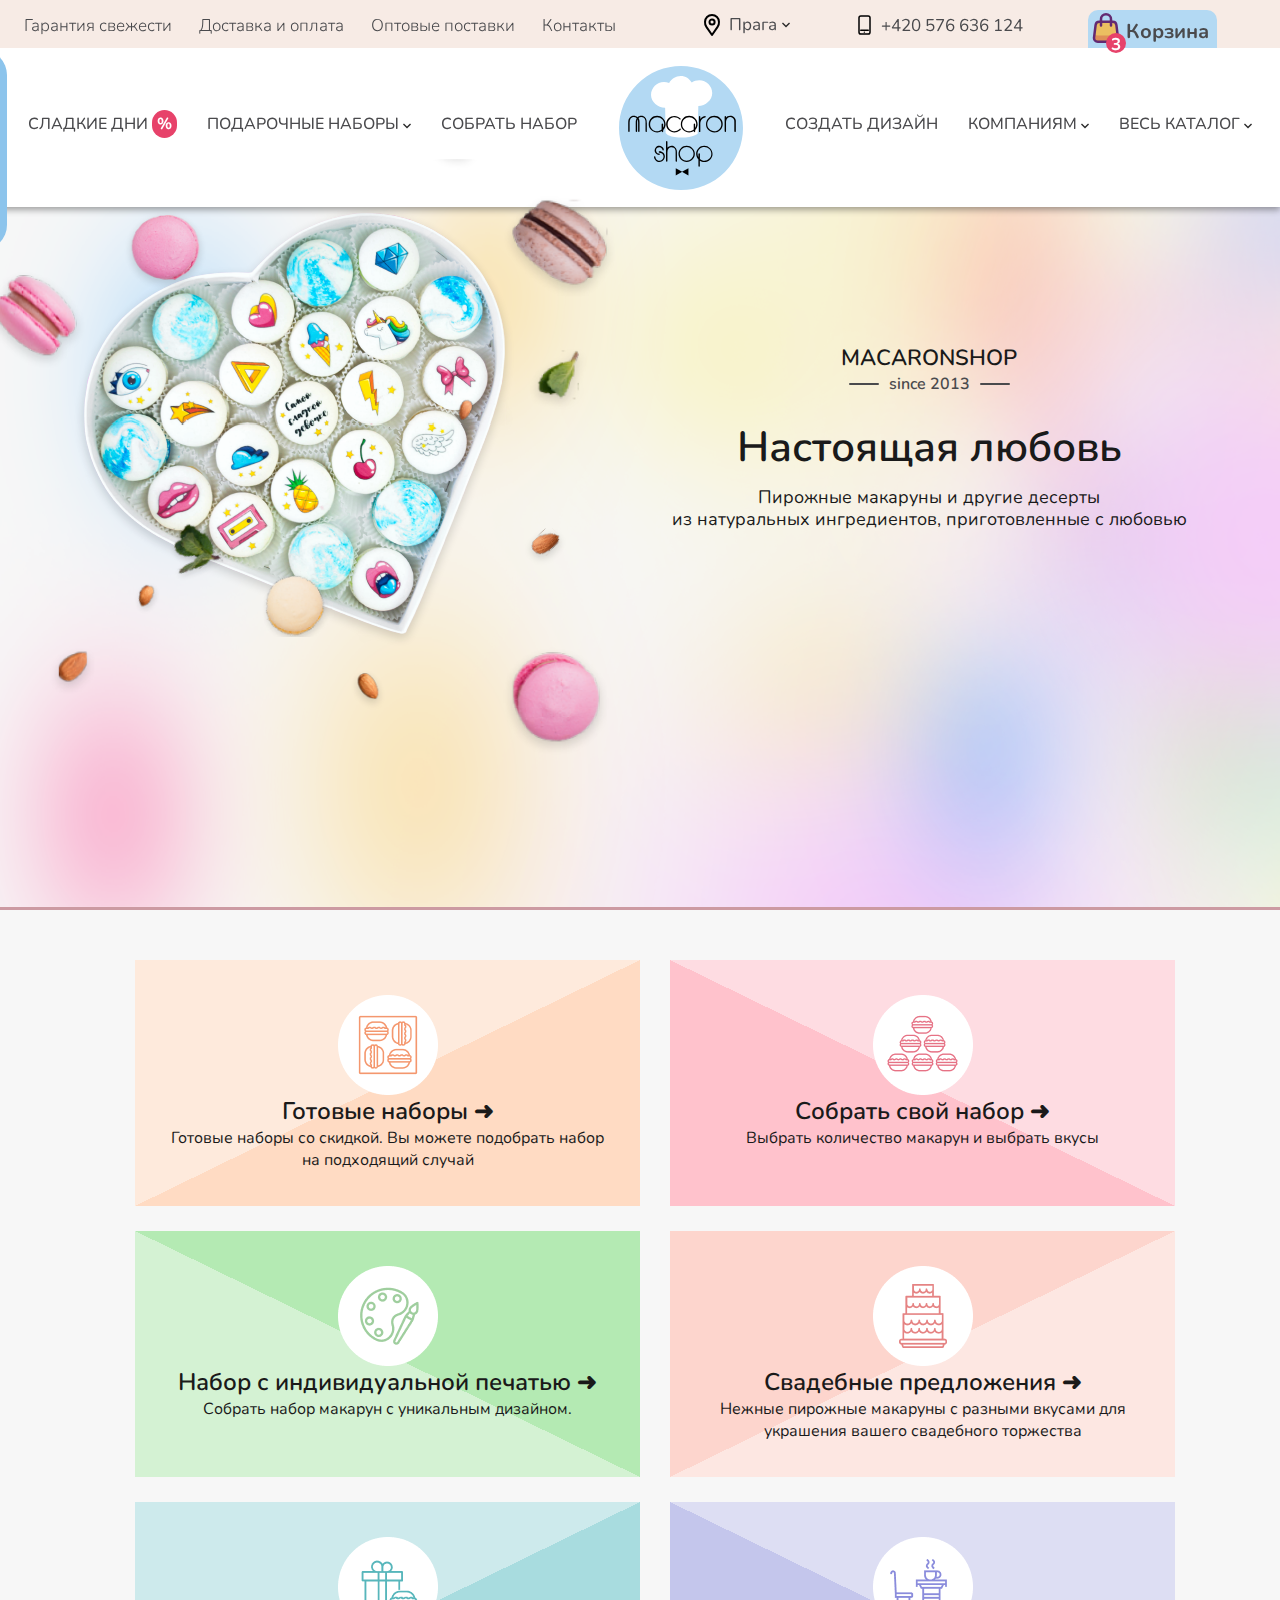
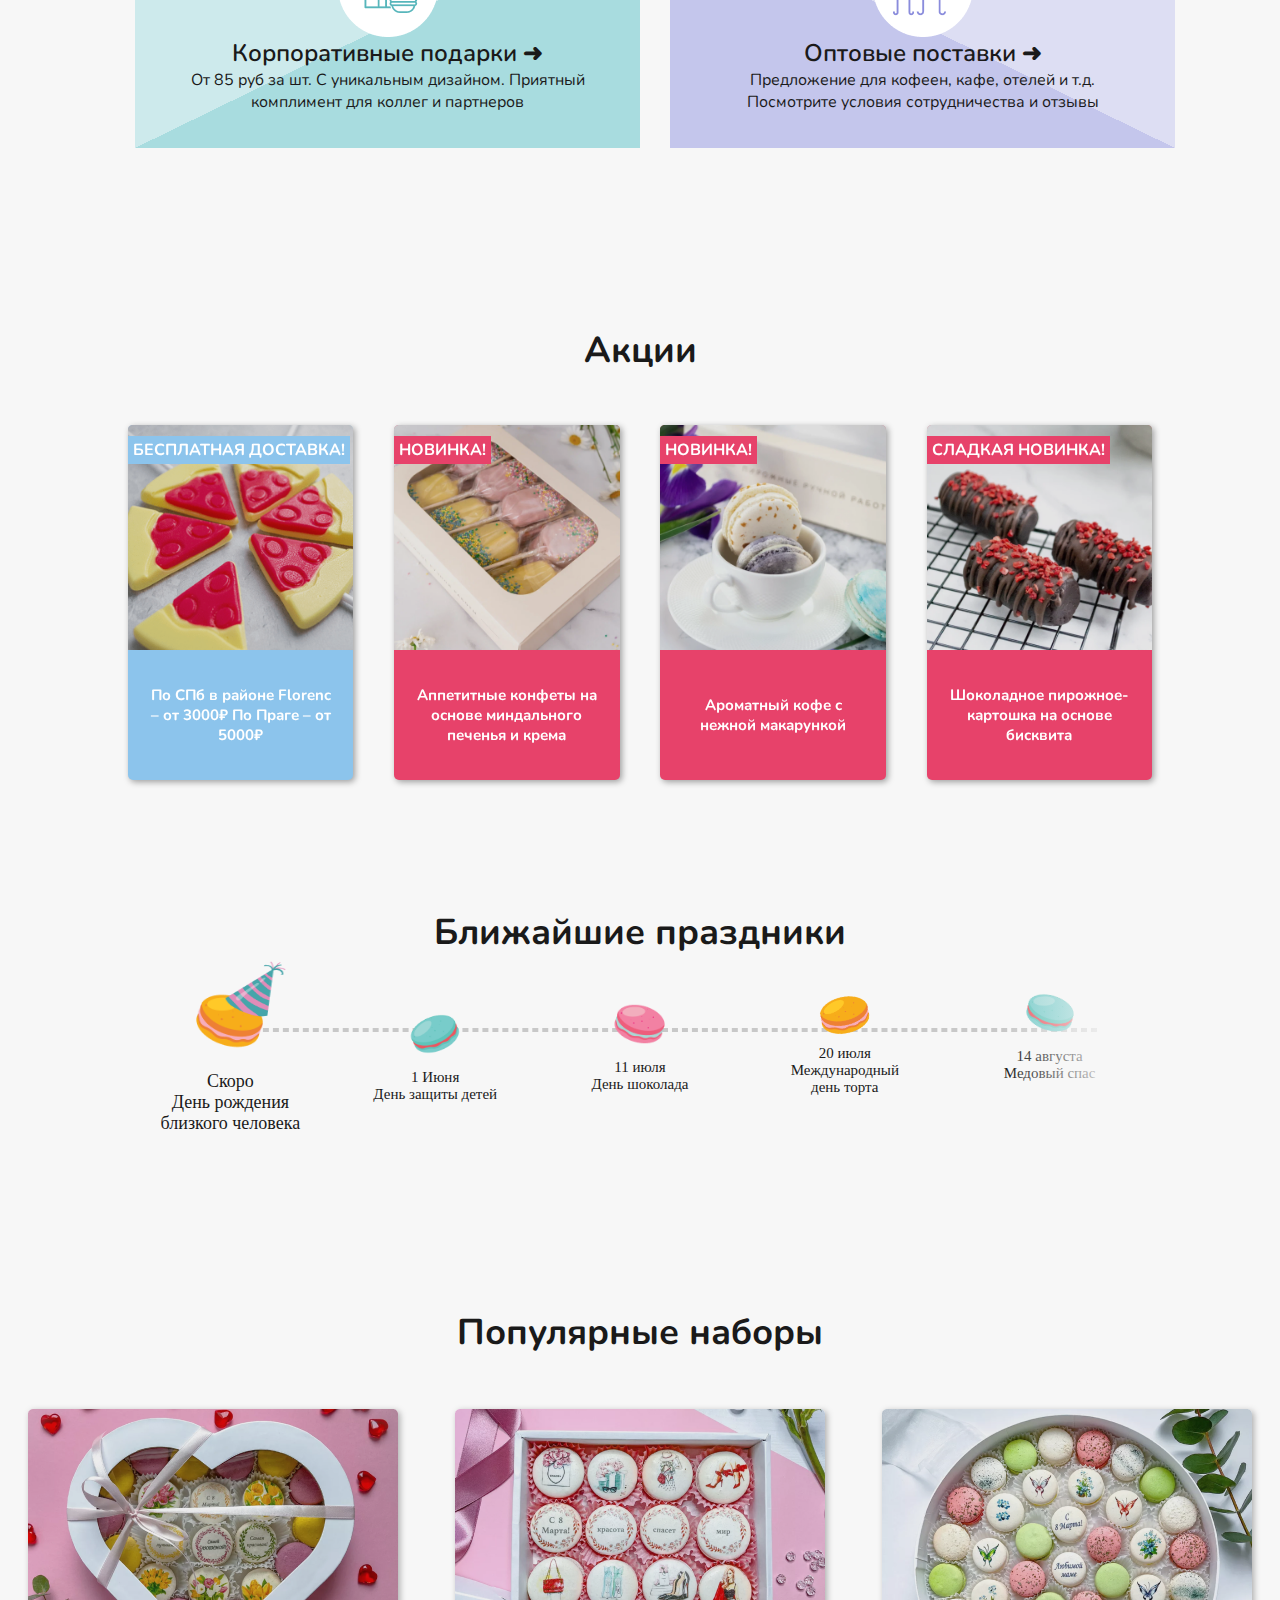
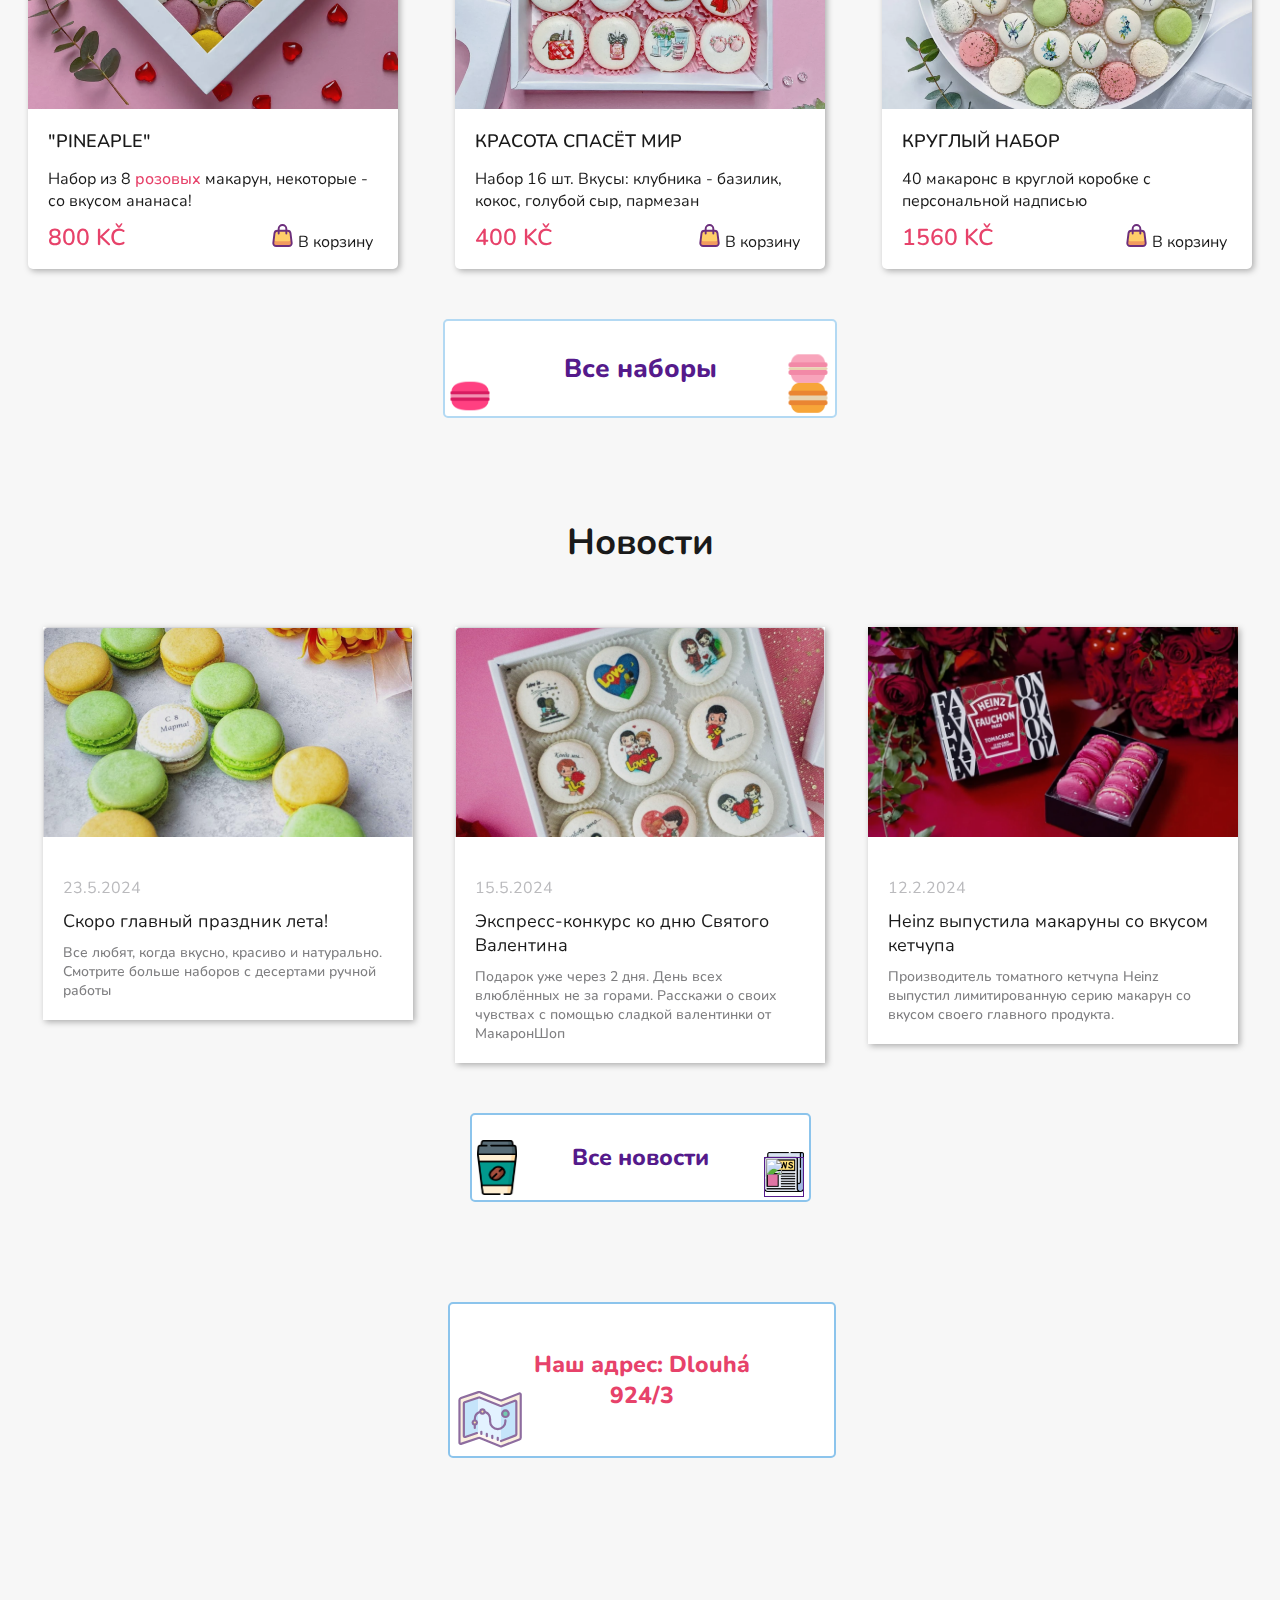
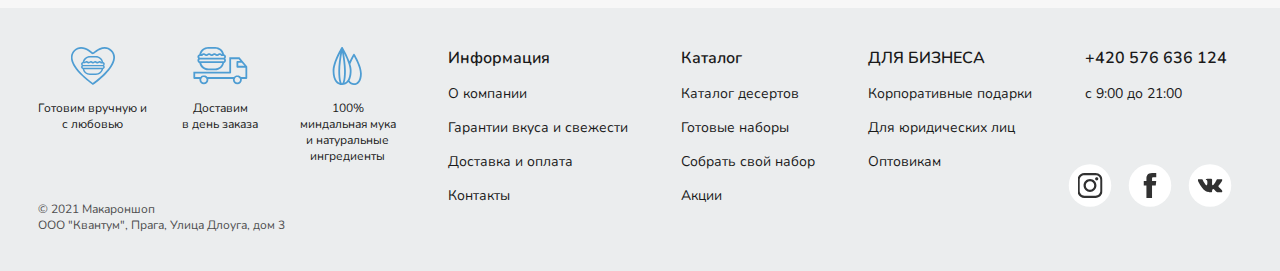
==== HomePage.html @ 7ba0359a "Add files via upload" ====
<!DOCTYPE html>
<html lang="en">
  <head>
    <link rel="stylesheet" href="./Home Page/styles/style.min.css" />
    <meta charset="UTF-8" />
    <meta name="viewport" content="width=device-width, initial-scale=1.0" />
    <title>HomePage</title>
  </head>
  <body>
    <header>
    <section class="PCheader">

        <div class="Upper">
          <ul class="ButtonBar">
          <li>Гарантия свежести</li>
          <li>Доставка и оплата</li>
          <li>Оптовые поставки</li>
          <li>Контакты</li>
        </ul>
        <ul class="Store">
          <li>
            <img class="Icon" src="./icons/place.svg" alt="place" />
            <span>Прага</span>
            <img id="vect" src="./icons/Vector.svg" alt="vector" />
          </li>
          <li>
            <img class="Icon" src="./icons/phone.svg" alt="phone" />
            <span>+420 576 636 124</span>
          </li>
        </ul>
          <a id="StoreBasket" href="">
            <img class="Icon" src="./icons/bag.svg" alt="bag" />
            <span>Корзина</span>
            <div class="ItemsIn">3</div>
          </a>
        </div>
        
        <div class="Lower">
          <ul class="LeftList">
            <li>
              СЛАДКИЕ ДНИ
              <span class="sale">%</span>
            </li>
            <li>
              подарочные наборы
              <img src="./icons/Vector.svg" alt="vector" />
            </li>
            <li>Собрать набор</li>
          </ul>
          
          <div class="MainLogo">
            <a href="">
                <img src="./icons/LogoMain.svg" alt="" />
            </a>
        </div>

        <ul class="RightList">
          <li>Создать дизайн</li>
          <li>
            КОМПАНИЯМ
            <img src="./icons/Vector.svg" alt="vector" />
          </li>
          <li>
            ВЕСЬ КАТАЛОГ
            <img src="./icons/Vector.svg" alt="vector" />
          </li>
        </ul>
      </div>
    </section>
    <section class="MobHeader">
      <a href="" class="Menu">
        <span></span>
        <span></span>
        <span></span>
      </a>
      <a class="Logo" href="./HomePage.html">
        <img src="./icons/LogoMob.png" alt="">
      </a>
      <a href="" class="Basket">
        <img src="./icons/bag.svg" alt="">
        <div class="Count">3</div>
      </a>
    </section>
    </header>

    <main>
      <section class="MainIcons">
          <div id="popup" class="popup">
              <div class="popupBody">
                  <div class="popupContent">
                    <section class="LoginSection">
                      <a href="#" class="popupClose">
                        X
                      </a>
        <div class="Login">
          <div class="MainName">
            Вход
          </div>
          <ul class="FormsList">
              <li>
                <span class="FormName">
                  E-mail
                </span>
                <form>
                  <input 
                  required
                  type="text" placeholder="Ваш email">
                </form>
              </li>
              <li>
                <span class="FormName">
                  Пароль
                </span>
                <form>
                  <input minlength="8" required type="password" placeholder="Ваш пароль">
                </form>
            </li>
          </ul>
          <a href="">
            <div class="LogInSubmit"
            inputmode="submit">
              Вход
            </div>
          </a>
        </div>
        <div class="Text">
          Еще не зарегестрированы?
          <a href="./RegPage.html" class="RegButton">
            Зарегестрироваться
          </a>
        </div>
      </section>
              </div>
            </div>
        </div>  
        <a href="#popup">
          <img src="./icons/Profile.png" alt="">
        </a>
        <a href="">
          <img src="./icons/bag.svg" alt="">
        </a>
        <a href="">
          <img src="./icons/heart.png" alt="">
        </a>
      </section>
      
      <section class="MainLogoText">
        <div id="parallax">
          <script src="./Home Page/paralax.js"></script>
        </div>

        <div class="MainText">
          <ul>
            <li class="Name">Macaronshop</li>
            <li id="year">
              <div class="Line"></div>
              since 2013
              <div class="Line"></div>
            </li>
          </ul>

          <div class="Slogan">Настоящая любовь</div>

          <div class="Text">
            Пирожные макаруны и другие десерты <br />
            из натуральных ингредиентов, приготовленные с любовью
          </div>
        </div>
      </section>
      
      <section class="MainLogoTextMobile">

        <div class="MainText">
          <ul>
            <li class="Name">Macaronshop</li>
            <li id="year">
              <div class="Line"></div>
              since 2013
              <div class="Line"></div>
            </li>
          </ul>

          <div class="Slogan">Настоящая любовь</div>

          <div class="Text">
            Пирожные макаруны и другие десерты <br />
            из натуральных ингредиентов, приготовленные с любовью
          </div>
        </div>
          <img class="MainImageLogo" src="./images/HeartLogo.png" alt="">
        </div>
      </section>

      <ul class="CardlistSections">
        <li>    
            <img src="./icons/Burgers1.png" alt=""></img>
            <span>Готовые наборы ➜</span>
            <span>Готовые наборы со скидкой. Вы можете подобрать набор на подходящий случай</span>
        </li>
        <li>
            <img src="./icons/Burgers2.png" alt=""></img>
            <span>Собрать свой набор ➜</span>
            <span>Выбрать количество макарун и выбрать вкусы</span>
        </li>
        <li>
            <img src="./icons/Paint.png" alt=""></img>
            <span>Набор с индивидуальной печатью ➜</span>
            <span>Собрать набор макарун с уникальным дизайном. </span>
        </li>
        <li>
            <img src="./icons/BigCake.png" alt=""></img>
            <span>Свадебные предложения ➜</span>
            <span>Нежные пирожные макаруны с разными вкусами для украшения вашего свадебного торжества</span>
        </li>
        <li>
            <img src="./icons/Present.png" alt=""></img>
            <span>Корпоративные подарки ➜</span>
            <span>От 85 руб за шт. С уникальным дизайном. Приятный комплимент для коллег и партнеров</span>
        </li>
        <li>
            <img src="./icons/Cafe.png" alt=""></img>
            <span>Оптовые поставки ➜</span>
            <span>Предложение для кофеен, кафе, отелей и т.д. Посмотрите условия сотрудничества и отзывы</span>
        </li>
      </ul>

      <section class="OnSale">
        <div class="Name">Акции</div>
        <ul class="List">
          <li class="Card">
            <img src="./images/Tasty.png" alt=""></img>
            <span>
              По СПб в районе Florenc –  от 3000₽ По Праге – от 5000₽
            </span>
            <span class="Strip" id="FreeDel">
              БЕСПЛАТНАЯ ДОСТАВКА!
            </span>
          </li>
          <li class="Card">
            <img src="./images/Yummy.png" alt=""></img>
            <span>
              Аппетитные конфеты на основе миндального печенья и крема
            </span>
            <span class="Strip">
              НОВИНКА!
            </span>
          </li>
          <li class="Card">
            <img src="./images/Sweet.png" alt=""></img>
            <span>
              Ароматный кофе с нежной макарункой
            </span>
            <span class="Strip">
              НОВИНКА!
            </span>
          </li>
          <li class="Card">
            <img src="./images/Delicious.png" alt=""></img>
            <span>
              Шоколадное пирожное-картошка на основе бисквита
            </span>
            <span class="Strip">
              СЛАДКАЯ НОВИНКА!
            </span>
          </li>
        </ul>
      </section>

      <section class="Dates">
        <span class="ListName">Ближайшие праздники</span>
        <ul>
          <li>
            <div class="Birthday">
              <img src="icons/Macaron1.png" alt=""></img>
              <img class="BirthCap" src="./images/BirthCap.png" alt="">
            </div>
            <span>Скоро <br> День рождения <br> близкого человека </span>
          </li>
          <li>
            <img src="icons/Macaron2.png" alt=""></img>
            <span>1 Июня<br>
              День защиты детей
            </span>
          </li>
          <li>
            <img src="icons/Macaron3.png" alt=""></img>
            <span>11 июля <br>День шоколада</span>
          </li>
          <li>
            <img src="icons/Macaron1.png" alt=""></img>
            <span>20 июля <br>
              Международный <br>день
              торта</span>
          </li>
          <li>
            <img src="icons/Macaron2.png" alt=""></img>
            <span>14 августа <br>Медовый спас</span>
          </li>
        </ul>
        <div class="Line"></div>
        <div class="BorderRight"></div>
      </section>

      <section class="Kits">
        <span class="Name">Популярные наборы</span>
        <ul class="List">
          <li class="Card">
            <img class="MainImage" src="./images/Img1.png" alt="">
            <div class="Text">
              <span class="CardName">"Pineaple"</span>
              <span class="CardText">Набор из 8 <span class="Pink">розовых</span> макарун, некоторые - со вкусом ананаса!</span>
              <ul class="CardBuy">
                <li class="Price">800 KČ</li>
                <li class="ToCart">
                  <img src="./icons/bag.svg" alt=""></img>
                  <span>В корзину</span>
                </li>
              </ul>
            </div>
          </li>
          <li class="Card">
            <img class="MainImage" src="./images/Img2.png" alt="">
            <div class="Text">
              <span class="CardName">Красота спасёт мир </span>
              <span class="CardText">Набор 16 шт. Вкусы: клубника - базилик, кокос, голубой сыр, пармезан</span>
              <ul class="CardBuy">
                <li class="Price">400 KČ</li>
                <li class="ToCart">
                  <img src="./icons/bag.svg" alt=""></img>
                  <span>В корзину</span>
                </li>
              </ul>
            </div>
          </li>
          <li class="Card">
            <img class="MainImage" src="./images/Img3.png" alt="">
            <div class="Text">
              <span class="CardName">Круглый набор</span>
              <span class="CardText">40 макаронс в круглой коробке с персональной надписью</span>
              <ul class="CardBuy">
                <li class="Price">1560 KČ</li>
                <li class="ToCart">
                  <img src="./icons/bag.svg" alt=""></img>
                  <span>В корзину</span>
                </li>
              </ul>
            </div>
          </li>
        </ul>
        <a class="Button" href="">
          Все наборы
          <div class="MacaronBounce">
            <img id="Top" src="./icons/MacaronTop.png" alt="">
            <img id="Mid" src="./icons/MacaronMid.png" alt="">
            <img id="Bottom" src="./icons/MacaronBottom.png" alt="">
          </div>
          <div class="MacaronsBounce">
            <img src="./icons/MacaronsTop.png" id="Top1" alt="">
            <img src="./icons/MacaronsMid.png" id="Mid1" alt="">
            <img src="./icons/MacaronsBot2.png" id="Bot3" alt="">
            <img id="Bot2" src="./icons/MacaronsBot.png" alt="">
            
          </div>
          </a>
      </section>

      <section class="News">
        <div class="Name">Новости</div>
        <ul class="List">
          <li class="Card">
            <img class="MainImage" src="./images/Photo1.png" alt=""></img>
            <div class="CardInfo">

              <span class="Date">23.5.2024</span>
              <span class="NameCard">
                Скоро главный праздник лета!
              </span>
              <span class="TextCard">
                Все любят, когда вкусно, красиво и натурально. Смотрите больше наборов с десертами ручной работы
              </span>
            </div>
            </li>
          <li class="Card">
            <img class="MainImage" src="./images/Photo2.png" alt=""></img>
            <div class="CardInfo">

              <span class="Date">
                15.5.2024
              </span>
              <span class="NameCard">
                Экспресс-конкурс ко дню Святого Валентина
              </span>
              <span class="TextCard">
                Подарок уже через 2 дня.  День всех влюблённых не за горами. Расскажи о своих чувствах с помощью сладкой валентинки от МакаронШоп
              </span>
            </div>
            </li>
          <li class="Card">
            <img class="MainImage" src="./images/HeinzMacrons.png" alt=""></img>
            <div class="CardInfo">

              <span class="Date">12.2.2024</span>
              <span class="NameCard">
                Heinz выпустила макаруны со вкусом кетчупа
              </span>
              <span class="TextCard">
              Производитель томатного кетчупа Heinz выпустил лимитированную серию макарун со вкусом своего главного продукта.
              </span>
            </div>
          </li>
        </ul>
        <div class="OutButton">
          <a class="Button" href="">
            <span>Все новости</span>
            <div class="Icons">
                <img id="News1" src="./icons/NewsPaper.png" alt="">
                <img id="News2" src="./icons/Newspaper2.png" alt="">
                <img id="CupTop" src="./icons/CoffeCup Top.png" alt="">
                <img id="CupBot" src="./icons/CoffeCup Bot.png" alt="">
              </div>
            </a>
          </div>
        </section>
        <section class="Maps">
            <a href="#popupMap" class="ButtonMaps">
              <img id="route" src="./icons/route.png" alt="">
              <img id="point" src="./icons/pointer.png" alt="">
              <img id="map" src="./icons/Map.svg" alt="">
                Наш адрес: Dlouhá 924/3
            </a>
            <div id="popupMap" class="popupMap">
              <a class="popupArea" href="#footer">
                <div class="popupMapBody">
                  <div class="popupMapContent">
                    <iframe class="mapFrame" src="https://www.google.com/maps/embed?pb=!1m18!1m12!1m3!1d998.2772707679659!2d14.420983944108103!3d50.088978378858!2m3!1f0!2f0!3f0!3m2!1i1024!2i768!4f13.1!3m3!1m2!1s0x470b94e9a1ec8189%3A0xf081bc02f575981d!2zRGxvdWjDoSA5MjQvMywgMTEwIDAwIFN0YXLDqSBNxJtzdG8!5e1!3m2!1sru!2scz!4v1717600558919!5m2!1sru!2scz" width="600" height="450" style="border:0;" allowfullscreen="" loading="lazy" referrerpolicy="no-referrer-when-downgrade"></iframe>
                    <a href="#footer" class="popupClose">X</a>
                  </div>
                </div>
              </a>
            </div>  
          </section>
        </main>
          
    <footer>
      <div class="FirstBlock">
        <ul>
          <li>
            <img src="./icons/MacaronHeart.svg" alt=""></img>
            <span>
              Готовим вручную и <br> с любовью
            </span>
          </li>
          <li>
            <img src="./icons/Car.svg" alt=""></img>
            <span>
              Доставим <br>в день заказа
            </span>
          </li>
          <li>
            <img src="./icons/Seeds.svg" alt=""></img>
            <span>
              100% <br>миндальная мука <br>и натуральные ингредиенты
            </span>
          </li>
        </ul>
        <span class="SROInfo">
          	&#169; 2021 Макароншоп<br>ООО "Квантум", Прага,  Улица Длоуга, дом 3
        </span>
      </div>

      <ul class="InfoBlock">
        <li>
          <span class="Name">Информация</span>
          <span>О компании</span>
          <span>Гарантии вкуса и свежести</span>
          <span>Доставка и оплата</span>
          <span>Контакты</span>
        </li>
        <li>
          <span class="Name">Каталог</span>
          <span>Каталог десертов</span>
          <span>Готовые наборы</span>
          <span>Собрать свой набор</span>
          <span>Акции</span>
        </li>
        <li>
          <span class="Name">ДЛЯ БИЗНЕСА</span>
          <span>Корпоративные подарки</span>
          <span>Для юридических лиц</span>
          <span>Оптовикам</span>
        </li>
        <li>
          <span class="Name">+420 576 636 124</span>
          <span>с 9:00 до 21:00</span>
          <div class="Social">
            <a target="_blank" href="https://www.instagram.com/">
              <img src="./icons/InstagramW.svg" alt="">
            </a>
            <a target="_blank" href="https://www.facebook.com/">
              <img src="./icons/FacebookW.svg" alt="">
            </a>
            <a target="_blank" href="https://vk.com/">
              <img src="./icons/WKw.svg" alt="">
            </a>
          </div>
        </li>
      </ul>
    </footer>
  </body>
</html>
---- Home Page/styles/style.min.css ----
@import"https://fonts.googleapis.com/css2?family=Nunito:ital,wght@0,200..1000;1,200..1000&display=swap";header .PCheader{color:var(--GrayColor-1);width:100%;height:207px;background-color:var(--WhiteColor-1);-webkit-filter:drop-shadow(0px 3px 3px rgba(26, 26, 26, 0.3882352941));filter:drop-shadow(0px 3px 3px rgba(26, 26, 26, 0.3882352941))}header .PCheader .Upper{background-color:var(--WhiteColor-2);height:48px;width:100%;display:-webkit-box;display:-ms-flexbox;display:flex}header .PCheader .Upper .ButtonBar{width:50%;display:-webkit-box;display:-ms-flexbox;display:flex;-webkit-box-pack:space-evenly;-ms-flex-pack:space-evenly;justify-content:space-evenly}header .PCheader .Upper .ButtonBar li{margin-top:12px;font-weight:300;font-size:17px;border-radius:7px;padding:2px 3px}header .PCheader .Upper .ButtonBar li:hover{color:var(--BlackColor-1);-webkit-transition:var(--transition-1);transition:var(--transition-1);height:20px;font-weight:500;-webkit-transform:translateY(-2px);transform:translateY(-2px)}header .PCheader .Upper .Store{width:35%;display:-webkit-box;display:-ms-flexbox;display:flex;-webkit-box-pack:space-evenly;-ms-flex-pack:space-evenly;justify-content:space-evenly}header .PCheader .Upper .Store li{height:24px;font-size:17px;text-align:center;margin-top:10px;display:-webkit-box;display:-ms-flexbox;display:flex;-webkit-box-pack:start;-ms-flex-pack:start;justify-content:flex-start;padding:3px}header .PCheader .Upper .Store li :nth-child(2){margin:0px 5px}header .PCheader .Upper .Store li :last-child{height:-webkit-fit-content;height:-moz-fit-content;height:fit-content;-ms-flex-item-align:center;align-self:center}header .PCheader .Upper .Store li:hover{-webkit-transition:var(--transition-1);transition:var(--transition-1);font-weight:500;-webkit-transform:translateY(-2px);transform:translateY(-2px)}header .PCheader .Upper #StoreBasket{background-color:var(--BlueColor-1);color:var(--GrayColor-1);border-radius:10px 10px 0px 0px;height:32px;margin-top:10px;font-size:17px;text-align:center;display:-webkit-box;display:-ms-flexbox;display:flex;-webkit-box-pack:start;-ms-flex-pack:start;justify-content:flex-start;padding:3px}header .PCheader .Upper #StoreBasket img{width:30px;height:30px;-webkit-filter:brightness(0.92);filter:brightness(0.92)}header .PCheader .Upper #StoreBasket span{margin-top:5px;padding:0px 5px;font-size:20px;font-weight:500;font-weight:700}header .PCheader .Upper #StoreBasket div{position:fixed;background-color:var(--RedColor-1);font-weight:700;color:var(--WhiteColor-1);border-radius:10px;height:20px;width:20px;margin:20px 0px 0px 15px}header .PCheader .Upper #StoreBasket:hover{color:var(--BlackColor-1);-webkit-transition:var(--transition-1);transition:var(--transition-1);-webkit-transform:translateY(-6px);transform:translateY(-6px);height:38px;color:var(--WhiteColor-4)}header .PCheader .Upper #StoreBasket:hover img{-webkit-transition:var(--transition-1);transition:var(--transition-1);-webkit-filter:brightness(1);filter:brightness(1)}header .PCheader .Lower{display:-webkit-box;display:-ms-flexbox;display:flex;-ms-flex-pack:distribute;justify-content:space-around}header .PCheader .Lower .MainLogo{margin-top:18px}header .PCheader .Lower ul{height:100%;display:-webkit-box;display:-ms-flexbox;display:flex}header .PCheader .Lower ul .sale{font-weight:700;color:var(--WhiteColor-1);border-radius:20px;padding:3px 5px;background-color:var(--RedColor-1)}header .PCheader .Lower ul li{font-weight:500;text-transform:uppercase;margin:60px 10px 0px 10px;color:var(--GrayColor-1);padding:5px}header .PCheader .Lower ul li:hover{-webkit-transition:ease-in-out .5s;transition:ease-in-out .5s;-webkit-transform:translateY(-3px);transform:translateY(-3px);color:var(--BlackColor);background-color:#e7e9eb;border-radius:10px}.MainIcons{background-color:var(--BlueColor-2);top:50px;left:-43px;width:50px;height:200px;z-index:5;border-radius:0px 25px 25px 0px;position:fixed;display:-webkit-box;display:-ms-flexbox;display:flex;-webkit-box-pack:space-evenly;-ms-flex-pack:space-evenly;justify-content:space-evenly;-webkit-box-orient:vertical;-webkit-box-direction:normal;-ms-flex-direction:column;flex-direction:column}.MainIcons img{width:40px;height:40px;padding:3px;border-radius:17px}.MainIcons img:hover{background-color:rgba(0,0,0,.285);scale:1.05;-webkit-transition:ease-in-out .2s;transition:ease-in-out .2s;-webkit-transform:rotate(-4deg);transform:rotate(-4deg)}.MainIcons:hover{left:0px;-webkit-transition:var(--transition-2);transition:var(--transition-2)}@media screen and (max-width: 750px){.PCheader{display:none}.MainIcons{display:none}}@media screen and (min-width: 750px){header .MobHeader{display:none}}@media screen and (max-width: 830px){header .Lower li{font-size:12px}}@media screen and (max-width: 750px){header{width:100%}header .PCheader{display:none}header .MainIcons{display:none}header .MobHeader{width:100%;height:60px;background-color:var(--WhiteColor-2);display:-webkit-box;display:-ms-flexbox;display:flex;-ms-flex-pack:distribute;justify-content:space-around;padding:2px 0}header .MobHeader .Logo{margin:0px}header .MobHeader .Logo img{height:60px;width:60px}header .MobHeader .Menu{padding:10px;width:40px;height:40px;min-width:40px;display:-webkit-box;display:-ms-flexbox;display:flex;-webkit-box-orient:vertical;-webkit-box-direction:normal;-ms-flex-direction:column;flex-direction:column;-webkit-box-pack:space-evenly;-ms-flex-pack:space-evenly;justify-content:space-evenly}header .MobHeader .Menu span{height:4px;background-color:var(--BlackColor);border-radius:5px;width:100%}header .MobHeader .Menu span:last-child{width:80%}header .MobHeader .Basket{height:60px;width:60px;position:relative}header .MobHeader .Basket img{margin:10px;width:40px;height:40px}header .MobHeader .Basket .Count{background-color:var(--RedColor-1);border-radius:50%;width:20px;height:20px;position:absolute;text-align:center;font-size:16px;padding:3px;color:var(--WhiteColor-1);font-weight:400;top:40px;right:10%}}.MainIcons .popup{position:fixed;width:110%;height:200%;background-color:rgba(10,18,39,.514)}.MainIcons .popup .popupBody{padding-top:10%;display:-webkit-box;display:-ms-flexbox;display:flex;-webkit-box-align:center;-ms-flex-align:center;align-items:center;-webkit-box-pack:center;-ms-flex-pack:center;justify-content:center;min-height:100%}.MainIcons .popup .popupBody .popupClose{padding:4px;border-radius:30px;text-align:center;font-size:40px;width:50px;height:50px;background-color:var(--WhiteColor-1);position:absolute;top:-5%;right:-10%}.MainIcons .LoginSection{position:relative;border-radius:10px;background-color:var(--WhiteColor-2);margin:12%;width:76%;height:-webkit-fit-content;height:-moz-fit-content;height:fit-content}.MainIcons .LoginSection .Login{padding:5% 20%}.MainIcons .LoginSection .MainName{text-align:center;font-size:35px;font-weight:700}.MainIcons .LoginSection .FormsList{letter-spacing:3px;display:-webkit-box;display:-ms-flexbox;display:flex;-webkit-box-orient:vertical;-webkit-box-direction:normal;-ms-flex-direction:column;flex-direction:column;margin-bottom:40px}.MainIcons .LoginSection .FormsList li{width:100%}.MainIcons .LoginSection .FormsList li .FormName{margin-left:2.5%;font-weight:400;font-size:23px}.MainIcons .LoginSection .FormsList li form{width:100%}.MainIcons .LoginSection .FormsList li form input{overflow:hidden;color:var(--BlueColor-2);font-weight:800;font-size:20px;width:80%;padding:3% 10%;margin:1% 2.5% 2.5% 2.5%;letter-spacing:2px;word-spacing:12px;border-radius:20px}.MainIcons .LoginSection .LogInSubmit{letter-spacing:3px;text-align:center;background-color:var(--RedColor-1);margin-left:2.5%;font-weight:800;font-size:20px;width:80%;padding:3% 10%;border-radius:20px;color:var(--WhiteColor-1)}.MainIcons .LoginSection .Text{margin-top:20px;text-align:center;color:var(--GrayColor-3);font-weight:600;padding-bottom:50px}.MainIcons .LoginSection .Text a{color:var(--RedColor-1);font-weight:800}.MainIcons .popup{opacity:0;visibility:hidden;-webkit-transition:.15s ease-in-out;transition:.15s ease-in-out}.MainIcons .popup:target{opacity:1;visibility:visible}main .MainLogoText{background-image:url(../images/MainBack.png);background-repeat:no-repeat;border-bottom:3px solid #cc9aa2}main .MainLogoText .MainText{position:absolute;width:450px;-webkit-box-align:center;-ms-flex-align:center;align-items:center;top:343px;left:55%;position:absolute;display:-webkit-box;display:-ms-flexbox;display:flex;-webkit-box-orient:vertical;-webkit-box-direction:normal;-ms-flex-direction:column;flex-direction:column;font-weight:600}main .MainLogoText .MainText ul #year{font-size:16px;color:var(--GrayColor-1);display:-webkit-box;display:-ms-flexbox;display:flex;-webkit-box-orient:horizontal;-webkit-box-direction:normal;-ms-flex-direction:row;flex-direction:row;-webkit-box-pack:center;-ms-flex-pack:center;justify-content:center}main .MainLogoText .MainText ul #year .Line{width:30px;height:2px;background-color:var(--GrayColor-1);-ms-flex-item-align:center;align-self:center;margin:0px 10px;border-radius:10px}main .MainLogoText .MainText .Name{text-transform:uppercase;font-size:22px;text-align:center}main .MainLogoText .MainText .Slogan{margin:24px auto 10px auto;font-weight:600;font-size:42px}main .MainLogoText .MainText .Text{font-weight:400;font-size:18px;text-align:center;text-wrap:nowrap;line-height:22px}main .CardlistSections{display:grid;grid-template-columns:50% 50%;grid-template-rows:auto auto auto;grid-auto-flow:row;gap:25px 30px;margin:50px 135px}main .CardlistSections li{display:-webkit-box;display:-ms-flexbox;display:flex;-webkit-box-orient:vertical;-webkit-box-direction:normal;-ms-flex-direction:column;flex-direction:column;-webkit-box-pack:start;-ms-flex-pack:start;justify-content:start;-webkit-box-align:center;-ms-flex-align:center;align-items:center;padding:35px;text-align:center;border-radius:3;background-color:#ffdbc3}main .CardlistSections li span:nth-child(2){font-size:24px;font-weight:600}main .CardlistSections li:hover{border-radius:30px;-webkit-transition:ease-in-out .3s;transition:ease-in-out .3s;-webkit-transform:scale(1.02) translateY(-8px);transform:scale(1.02) translateY(-8px)}main .CardlistSections li:hover :nth-child(2){background-color:rgba(0,0,0,.12);border-radius:20px;padding:7px 15px 2px 5px;-webkit-transition:ease-in-out .3s;transition:ease-in-out .3s;margin:5px 0px}main .CardlistSections li:hover :nth-child(1){-webkit-transform:rotate(360deg);transform:rotate(360deg);-webkit-transition:ease-in-out .75s;transition:ease-in-out .75s}main .CardlistSections li img{height:100px;width:100px}main .CardlistSections li:first-child{background:-webkit-gradient(linear, left top, right bottom, color-stop(50%, #feeadc), color-stop(50%, #FFDBC3));background:linear-gradient(to bottom right, #feeadc 50%, #FFDBC3 50%)}main .CardlistSections li:nth-child(2){background:-webkit-gradient(linear, right top, left bottom, color-stop(50%, #fedce2), color-stop(50%, #FFC2CC));background:linear-gradient(to bottom left, #fedce2 50%, #FFC2CC 50%)}main .CardlistSections li:nth-child(3){background:-webkit-gradient(linear, left bottom, right top, color-stop(50%, #d4f2d3), color-stop(50%, #B4EAB3));background:linear-gradient(to top right, #d4f2d3 50%, #B4EAB3 50%)}main .CardlistSections li:nth-child(4){background:-webkit-gradient(linear, right bottom, left top, color-stop(50%, #fde7e2), color-stop(50%, #FDD5CD));background:linear-gradient(to top left, #fde7e2 50%, #FDD5CD 50%)}main .CardlistSections li:nth-child(5){background:-webkit-gradient(linear, left top, right bottom, color-stop(50%, #cdeaec), color-stop(50%, #A8DCDF));background:linear-gradient(to bottom right, #cdeaec 50%, #A8DCDF 50%)}main .CardlistSections li:nth-child(6){background:-webkit-gradient(linear, right top, left bottom, color-stop(50%, #dddef3), color-stop(50%, #C4C6EC));background:linear-gradient(to bottom left, #dddef3 50%, #C4C6EC 50%)}main .OnSale{display:-webkit-box;display:-ms-flexbox;display:flex;-webkit-box-orient:vertical;-webkit-box-direction:normal;-ms-flex-direction:column;flex-direction:column;-ms-flex-pack:distribute;justify-content:space-around;padding:10%;text-align:center}main .OnSale .Name{font-size:36px;font-weight:700;text-align:center;margin-bottom:50px}main .OnSale .List{display:-webkit-box;display:-ms-flexbox;display:flex;-webkit-box-orient:horizontal;-webkit-box-direction:normal;-ms-flex-direction:row;flex-direction:row;-webkit-box-pack:justify;-ms-flex-pack:justify;justify-content:space-between}main .OnSale .List .Card{-webkit-filter:drop-shadow(2px 2px 3px rgba(0, 0, 0, 0.363));filter:drop-shadow(2px 2px 3px rgba(0, 0, 0, 0.363));padding:0 0;border-radius:5px;display:-webkit-box;display:-ms-flexbox;display:flex;-webkit-box-orient:vertical;-webkit-box-direction:normal;-ms-flex-direction:column;flex-direction:column;-webkit-box-pack:justify;-ms-flex-pack:justify;justify-content:space-between;color:var(--WhiteColor-1);display:flex;flex-direction:column;position:relative;width:22%;height:22%;background-color:var(--RedColor-1)}main .OnSale .List .Card:hover{overflow:hidden}main .OnSale .List .Card:hover img{scale:1.04;-webkit-transition:ease-in-out 300ms;transition:ease-in-out 300ms;-webkit-filter:brightness(1) grayscale(0);filter:brightness(1) grayscale(0)}main .OnSale .List .Card span:nth-child(2){padding:20px 20px;border-radius:0;display:-webkit-box;display:-ms-flexbox;display:flex;-webkit-box-orient:vertical;-webkit-box-direction:normal;-ms-flex-direction:column;flex-direction:column;-webkit-box-pack:justify;-ms-flex-pack:justify;justify-content:space-between;height:90px;text-align:center;display:flex;flex-direction:column;-webkit-box-pack:center;-ms-flex-pack:center;justify-content:center;font-size:15px;font-weight:700}main .OnSale .List .Card img{width:100%;height:28%;-webkit-filter:brightness(0.9) grayscale(0.2);filter:brightness(0.9) grayscale(0.2)}main .OnSale .List .Card:first-child{background-color:var(--BlueColor-2)}main .OnSale .List .Strip{z-index:2;position:absolute;top:3%;background-color:var(--RedColor-1);padding:3px 5px;font-weight:bolder}main .OnSale .List #FreeDel{background-color:var(--BlueColor-2)}main .Dates{height:300px;width:80%;margin:0px 10%;position:relative}main .Dates .ListName{font-size:36px;font-weight:700;text-align:center;display:-webkit-box;display:-ms-flexbox;display:flex;-webkit-box-pack:center;-ms-flex-pack:center;justify-content:center;margin:auto auto 30px auto}main .Dates ul{z-index:1;position:absolute;width:100%;display:-webkit-box;display:-ms-flexbox;display:flex;-webkit-box-pack:justify;-ms-flex-pack:justify;justify-content:space-between}main .Dates ul li{margin:auto 20px;width:200px;text-align:center;display:-webkit-box;display:-ms-flexbox;display:flex;-webkit-box-orient:vertical;-webkit-box-direction:normal;-ms-flex-direction:column;flex-direction:column;-webkit-box-pack:space-evenly;-ms-flex-pack:space-evenly;justify-content:space-evenly;font-size:15px;font-weight:400}main .Dates ul li .Birthday{position:relative}main .Dates ul li .Birthday .BirthCap{position:absolute;left:45%;bottom:40px}main .Dates ul li span{font-family:cursive}main .Dates ul li img{width:58px;height:50px;-ms-flex-item-align:center;align-self:center;margin-bottom:10px}@media(max-width: 1300px){main .Dates ul li:nth-child(2){-webkit-transform:translateY(-5px);transform:translateY(-5px)}main .Dates ul li:nth-child(3){-webkit-transform:translateY(-15px);transform:translateY(-15px)}main .Dates ul li:nth-child(4){-webkit-transform:translateY(-20px);transform:translateY(-20px)}main .Dates ul li:last-child{-webkit-transform:translateY(-20px);transform:translateY(-20px)}}main .Dates ul li:first-child{font-weight:500;font-size:18px}main .Dates ul li:first-child img{width:78px;height:68px}main .Dates ul li:nth-child(4) img{-webkit-transform:translateY(5px) rotate(-30deg);transform:translateY(5px) rotate(-30deg)}main .Dates ul li:last-child{margin-top:2%}main .Dates ul li:last-child img{-webkit-transform:rotate(40deg);transform:rotate(40deg)}main .Dates .Line{width:99%;left:95px;z-index:0;position:absolute;top:40%;border:2px dashed #c8c8c8}main .Dates .BorderRight{width:540px;height:350px;background:-webkit-gradient(linear, right top, left top, color-stop(50%, var(--WhiteColor-3)), to(transparent));background:linear-gradient(to left, var(--WhiteColor-3) 50%, transparent);position:absolute;top:-10px;right:0px;z-index:8}main .Kits{margin-top:100px;display:-webkit-box;display:-ms-flexbox;display:flex;-webkit-box-orient:vertical;-webkit-box-direction:normal;-ms-flex-direction:column;flex-direction:column;-webkit-box-pack:justify;-ms-flex-pack:justify;justify-content:space-between}main .Kits .Name{font-size:36px;font-weight:700;text-align:center;margin-bottom:42px}main .Kits .List{-ms-flex-wrap:wrap;flex-wrap:wrap;display:-webkit-box;display:-ms-flexbox;display:flex;width:100%;-ms-flex-pack:distribute;justify-content:space-around}main .Kits .List .Card{background-color:var(--WhiteColor-1);margin-top:10px;-webkit-filter:drop-shadow(2px 2px 3px rgba(0, 0, 0, 0.3));filter:drop-shadow(2px 2px 3px rgba(0, 0, 0, 0.3));padding:auto auto;border-radius:5px;display:-webkit-box;display:-ms-flexbox;display:flex;-webkit-box-orient:vertical;-webkit-box-direction:normal;-ms-flex-direction:column;flex-direction:column;-webkit-box-pack:justify;-ms-flex-pack:justify;justify-content:space-between;width:370px;height:460px}main .Kits .List .Card:hover{overflow:hidden}main .Kits .List .Card:hover .MainImage{scale:1.02;-webkit-transition:ease-in-out 300ms;transition:ease-in-out 300ms;-webkit-filter:brightness(1) grayscale(0);filter:brightness(1) grayscale(0)}main .Kits .List .Card .CardName{text-transform:uppercase;margin-bottom:15px;font-size:18px;font-weight:600}main .Kits .List .Card .CardText{font-weight:400;margin-bottom:10px}main .Kits .List .Card .CardText .Pink{color:var(--RedColor-1);font-weight:500}main .Kits .List .Card .MainImage{max-width:100%;-webkit-filter:brightness(0.93) grayscale(0.13);filter:brightness(0.93) grayscale(0.13);height:300px}main .Kits .List .Card .Text{padding:20px 20px;border-radius:0px;display:-webkit-box;display:-ms-flexbox;display:flex;-webkit-box-orient:vertical;-webkit-box-direction:normal;-ms-flex-direction:column;flex-direction:column;-webkit-box-pack:justify;-ms-flex-pack:justify;justify-content:space-between}main .Kits .List .Card .CardBuy{display:-webkit-box;display:-ms-flexbox;display:flex;-webkit-box-pack:justify;-ms-flex-pack:justify;justify-content:space-between}main .Kits .List .Card .CardBuy .Price{color:var(--RedColor-1);font-weight:600;font-size:23px}main .Kits .List .Card .CardBuy .ToCart{padding:2px 5px}main .Kits .List .Card .CardBuy .ToCart img{width:23px;height:23px}main .Kits .List .Card .CardBuy .ToCart:hover{background-color:rgba(0,0,0,.2);border-radius:5px;padding:2px 5px;-webkit-transition:var(--transition-1);transition:var(--transition-1);-webkit-transform:translateY(-2px);transform:translateY(-2px)}main .Kits .Button{margin:50px;-ms-flex-item-align:center;align-self:center;width:330px;background-color:var(--WhiteColor-1);border:2px solid var(--BlueColor-1);border-radius:5px;text-align:center;padding:30px;font-size:26px;font-weight:800;position:relative}main .Kits .Button:hover{background-color:var(--BlueColor-1);-webkit-transition:ease-in-out 100ms;transition:ease-in-out 100ms;border:2px solid var(--BlueColor-2)}main .Kits .Button:hover #Top{-webkit-transition:var(--transition-1);transition:var(--transition-1);-webkit-transform:translateY(-8px) rotate(4deg);transform:translateY(-8px) rotate(4deg)}main .Kits .Button:hover #Mid{-webkit-transition:var(--transition-1);transition:var(--transition-1);-webkit-transform:translateY(-5px) rotate(-1deg);transform:translateY(-5px) rotate(-1deg);height:4px}main .Kits .Button:hover #Bottom{-webkit-transition:var(--transition-1);transition:var(--transition-1);-webkit-transform:translateY(-3px);transform:translateY(-3px)}main .Kits .Button:hover #Top1{-webkit-animation:TopAnimation 1s ease-in-out forwards;animation:TopAnimation 1s ease-in-out forwards}main .Kits .Button:hover #Mid1{-webkit-animation:MidAnimation 1s ease-in-out forwards;animation:MidAnimation 1s ease-in-out forwards}main .Kits .Button:hover #Bot3{-webkit-animation:Bot2Animation 1s ease-in-out forwards;animation:Bot2Animation 1s ease-in-out forwards}main .Kits .Button:hover #Bot2{-webkit-transition:var(--transition-1);transition:var(--transition-1);-webkit-animation:BottomAnimation .7s ease-in-out forwards;animation:BottomAnimation .7s ease-in-out forwards}main .Kits .Button .MacaronBounce{scale:1.3;position:absolute;height:30px;width:30px;display:-webkit-box;display:-ms-flexbox;display:flex;-webkit-box-orient:vertical;-webkit-box-direction:normal;-ms-flex-direction:column;flex-direction:column;-webkit-box-pack:center;-ms-flex-pack:center;justify-content:center;top:60px;left:10px}main .Kits .Button .MacaronBounce img{width:30px;height:10px}main .Kits .Button .MacaronBounce img:nth-child(2){height:2.25px}main .Kits .Button .MacaronsBounce{scale:1.3;position:absolute;width:30px;display:-webkit-box;display:-ms-flexbox;display:flex;-webkit-box-orient:vertical;-webkit-box-direction:normal;-ms-flex-direction:column;flex-direction:column;-webkit-box-pack:center;-ms-flex-pack:center;justify-content:center;top:40px;right:3%}main .Kits .Button .MacaronsBounce img{width:30px;height:10px}main .Kits .Button .MacaronsBounce img:nth-child(2){height:2.25px}main .Kits .Button .MacaronsBounce img:nth-child(4){height:22.25px}main .News .Name{font-size:36px;font-weight:700;text-align:center;margin:50px auto}main .News .List{-ms-flex-wrap:wrap;flex-wrap:wrap;display:-webkit-box;display:-ms-flexbox;display:flex;-webkit-box-pack:space-evenly;-ms-flex-pack:space-evenly;justify-content:space-evenly}main .News .List .Card{margin-top:10px;background-color:var(--WhiteColor-1);-webkit-filter:drop-shadow(2px 2px 3px rgba(0, 0, 0, 0.3));filter:drop-shadow(2px 2px 3px rgba(0, 0, 0, 0.3));display:-webkit-box;display:-ms-flexbox;display:flex;-webkit-box-orient:vertical;-webkit-box-direction:normal;-ms-flex-direction:column;flex-direction:column;-webkit-box-pack:start;-ms-flex-pack:start;justify-content:start;width:370px;height:-webkit-fit-content;height:-moz-fit-content;height:fit-content}main .News .List .Card:hover{overflow:hidden}main .News .List .Card:hover .MainImage{scale:1.02;-webkit-transition:ease-in-out 300ms;transition:ease-in-out 300ms;-webkit-filter:brightness(1) grayscale(0);filter:brightness(1) grayscale(0)}main .News .List .Card .MainImage{-webkit-filter:brightness(0.9) grayscale(0.15);filter:brightness(0.9) grayscale(0.15);height:210px;-o-object-fit:cover;object-fit:cover}main .News .List .Card .CardInfo{padding:20px;-webkit-box-orient:vertical;-webkit-box-direction:normal;-ms-flex-direction:column;flex-direction:column;-webkit-box-pack:space-evenly;-ms-flex-pack:space-evenly;justify-content:space-evenly;display:-webkit-box;display:-ms-flexbox;display:flex}main .News .List .Card .CardInfo .Date{color:var(--GrayColor-2);text-align:start;margin:20px 0px 0px 0px}main .News .List .Card .CardInfo .NameCard{margin:10px 0px;font-weight:600px;font-size:18px}main .News .List .Card .CardInfo .TextCard{font-weight:500;font-size:14px;color:var(--GrayColor-3)}main .News .OutButton{width:100%;display:-webkit-box;display:-ms-flexbox;display:flex;-webkit-box-pack:center;-ms-flex-pack:center;justify-content:center}main .News .OutButton .Button{margin:50px;display:-webkit-box;display:-ms-flexbox;display:flex;-webkit-box-orient:vertical;-webkit-box-direction:normal;-ms-flex-direction:column;flex-direction:column;background-color:var(--WhiteColor-1);border:2px solid var(--BlueColor-2);border-radius:5px;padding:27px 100px;font-size:23px;font-weight:800;position:relative;position:relative}main .News .OutButton .Button .Icons{display:-webkit-box;display:-ms-flexbox;display:flex}main .News .OutButton .Button img{width:40px;height:40px}main .News .OutButton .Button #News1{right:5px;bottom:8px;position:absolute}main .News .OutButton .Button #News2{right:5px;bottom:3px;position:absolute}main .News .OutButton .Button #CupTop{left:5px;bottom:45px;height:15px;position:absolute}main .News .OutButton .Button #CupBot{left:5px;bottom:5px;position:absolute}main .News .OutButton .Button:hover{background-color:var(--BlueColor-1);-webkit-transition:ease-in-out 100ms;transition:ease-in-out 100ms;border:2px solid var(--BlueColor-2)}main .News .OutButton .Button:hover #CupBot{-webkit-transition:var(--transition-2);transition:var(--transition-2);-webkit-transform:translate(0px, -8px) rotate(5deg);transform:translate(0px, -8px) rotate(5deg)}main .News .OutButton .Button:hover #CupTop{-webkit-transition:var(--transition-2);transition:var(--transition-2);-webkit-transform:translate(2px, -18px) rotate(-4deg);transform:translate(2px, -18px) rotate(-4deg)}main .News .OutButton .Button:hover #News1{-webkit-transition:var(--transition-2);transition:var(--transition-2);-webkit-transform:translate(5px, -15px) rotate(7deg);transform:translate(5px, -15px) rotate(7deg)}main .News .OutButton .Button:hover #News2{-webkit-transition:var(--transition-2);transition:var(--transition-2);-webkit-transform:translate(-2px, -8px) rotate(-3deg);transform:translate(-2px, -8px) rotate(-3deg)}main .MainLogoTextMobile{border-bottom:2px solid var(--RedColor-1);margin-top:10px;height:200%;width:100%;position:relative}@media screen and (max-width: 500px){main .MainLogoTextMobile{margin-top:50px}main .MainLogoTextMobile .MainText{scale:.9;top:-10%}}@media screen and (max-width: 430px){main .MainLogoTextMobile{margin-top:50px}main .MainLogoTextMobile .MainText{scale:.7;top:-20%}}main .MainLogoTextMobile .MainText{margin-top:50px;width:100%;-webkit-box-align:center;-ms-flex-align:center;align-items:center;position:absolute;z-index:5;display:-webkit-box;display:-ms-flexbox;display:flex;-webkit-box-orient:vertical;-webkit-box-direction:normal;-ms-flex-direction:column;flex-direction:column;font-weight:600}main .MainLogoTextMobile .MainText ul #year{font-size:16px;color:var(--GrayColor-1);display:-webkit-box;display:-ms-flexbox;display:flex;-webkit-box-orient:horizontal;-webkit-box-direction:normal;-ms-flex-direction:row;flex-direction:row;-webkit-box-pack:center;-ms-flex-pack:center;justify-content:center}main .MainLogoTextMobile .MainText ul #year .Line{width:30px;height:2px;background-color:var(--GrayColor-1);-ms-flex-item-align:center;align-self:center;margin:0px 10px;border-radius:10px}main .MainLogoTextMobile .MainText .Name{text-transform:uppercase;font-size:22px;text-align:center}main .MainLogoTextMobile .MainText .Slogan{margin:24px auto 10px auto;font-weight:600;font-size:42px;text-align:center}main .MainLogoTextMobile .MainText .Text{font-weight:400;font-size:18px;text-align:center;line-height:22px}main .MainLogoTextMobile .MainImageLogo{width:100%;height:100%}@media screen and (max-width: 1000px){main .MainLogoText{display:none}}@media screen and (min-width: 1000px){main .MainLogoTextMobile{display:none}}@media screen and (max-width: 730px){main .Dates{margin-top:100px;position:relative}main .Dates ul{width:100%;-webkit-box-align:center;-ms-flex-align:center;align-items:center;-webkit-box-orient:vertical;-webkit-box-direction:normal;-ms-flex-direction:column;flex-direction:column}main .Dates ul li{width:80%;margin-right:0px;margin-bottom:15px;-webkit-box-orient:horizontal;-webkit-box-direction:normal;-ms-flex-direction:row;flex-direction:row}main .Dates ul li .Birthday{position:relative}main .Dates ul li .Birthday .BirthCap{position:absolute;bottom:40px;left:35%}main .Dates ul li span{text-align:left;width:200px;text-wrap:nowrap}main .Dates ul li:first-child{margin-left:0px}main .Dates ul li:nth-child(2) span{margin-left:22px}main .Dates ul li:nth-child(3) span{margin-left:22px}main .Dates ul li:last-child{display:none}main .Dates ul li:nth-child(4){display:none}main .Dates ul li:nth-child(5){display:none}main .Dates .Line{position:absolute;-webkit-transform:rotate(-90deg);transform:rotate(-90deg);top:270px;left:-20px;width:200px}}@media screen and (max-width: 730px)and (max-width: 350px){main .Dates .Line{left:-40px}}@media screen and (max-width: 730px){main .Dates .BorderRight{display:none}main .MainLogoText{display:none}main .CardlistSections{display:-webkit-box;display:-ms-flexbox;display:flex;-webkit-box-orient:vertical;-webkit-box-direction:normal;-ms-flex-direction:column;flex-direction:column;margin:100px 10px 10px 10px;gap:10px}main .CardlistSections li{display:-webkit-box;display:-ms-flexbox;display:flex;padding:10px 0px}main .CardlistSections li span{scale:.7;text-wrap:wrap;padding:0;margin:0}main .CardlistSections li span:last-child{display:none}main .CardlistSections li img{display:none}main .OnSale{margin-top:100px;padding:0;width:100%}main .OnSale .Name{margin-bottom:10px}main .OnSale .List{padding-left:5%;width:90%;-webkit-box-orient:vertical;-webkit-box-direction:normal;-ms-flex-direction:column;flex-direction:column;gap:15px}main .OnSale .List .Card{width:100%}main .Kits{margin-top:100px}main .Kits .Name{margin-bottom:10px}main .Kits ul{gap:15px}main .Kits .Button{width:70%}main .News{margin-top:100px}main .News img{max-width:100%}main .News .Name{margin:0px 0px 10px 0px}main .News ul{gap:10px}}@media screen and (max-width: 300px){main .Dates{scale:.8}}@media screen and (min-width: 731px){main .Dates .Line{width:85%}main .Dates .BorderRight{right:-10%;width:250px}main .Dates :nth-child(5){margin-top:45px}}.Maps{width:100%;display:-webkit-box;display:-ms-flexbox;display:flex;-webkit-box-orient:vertical;-webkit-box-direction:normal;-ms-flex-direction:column;flex-direction:column;-webkit-box-pack:center;-ms-flex-pack:center;justify-content:center;width:100%}.Maps .ButtonMaps{width:20%;margin:50px 35%;background-color:var(--WhiteColor-1);border:2px solid var(--BlueColor-2);border-radius:5px;padding:45px 5%;font-size:23px;font-weight:800;text-align:center;color:var(--RedColor-1);position:relative}@media screen and (max-width: 600px){.Maps .ButtonMaps{width:50%;margin:50px 20%;padding:10% 5%}.Maps .ButtonMaps #route{display:none}.Maps .ButtonMaps #pointer{display:none}}@media screen and (max-width: 380px){.Maps .ButtonMaps{padding-bottom:25%}}.Maps .ButtonMaps:hover{background-color:var(--BlueColor-1);-webkit-transition:ease-in-out 100ms;transition:ease-in-out 100ms;border:2px solid var(--BlueColor-2)}.Maps .ButtonMaps img{position:absolute}.Maps .ButtonMaps #map{width:70px;height:70px;bottom:3%;left:1%}.Maps .ButtonMaps #point{width:50px;height:50px;bottom:75%;right:-2%;-webkit-filter:opacity(0);filter:opacity(0)}.Maps .ButtonMaps #route{width:75%;height:100%;bottom:0;right:0;-webkit-filter:opacity(0);filter:opacity(0)}.Maps .ButtonMaps:hover #map{-webkit-transform:translateY(-20%) translateX(1%) rotate(-5deg);transform:translateY(-20%) translateX(1%) rotate(-5deg);-webkit-transition:var(--transition-2);transition:var(--transition-2)}.Maps .ButtonMaps:hover #point{-webkit-animation:Pointer 3.2s var(--transition-2) forwards;animation:Pointer 3.2s var(--transition-2) forwards}.Maps .ButtonMaps:hover #route{-webkit-animation:Route 3.6s var(--transition-2) forwards;animation:Route 3.6s var(--transition-2) forwards}.Maps .popupMap{position:fixed;width:100%;height:100%;background-color:rgba(10,18,39,.514);top:0;left:0;z-index:8;visibility:hidden;opacity:0;-webkit-filter:blur(30px);filter:blur(30px)}.Maps .popupMap .popupMapBody{height:100%;display:-webkit-box;display:-ms-flexbox;display:flex;-webkit-box-align:center;-ms-flex-align:center;align-items:center;-webkit-box-pack:center;-ms-flex-pack:center;justify-content:center}.Maps .popupMap .popupMapContent{-webkit-filter:drop-shadow(0px 4px 5px rgba(6, 17, 65, 0.747));filter:drop-shadow(0px 4px 5px rgba(6, 17, 65, 0.747));width:50%;height:80%;position:relative}.Maps .popupMap .popupMapContent .mapFrame{width:100%;height:100%;border-radius:40px}@media screen and (max-width: 700px){.Maps .popupMap .popupMapContent{width:90%}}.Maps .popupMap .popupMapContent .popupClose{width:60px;height:60px;padding:5px;font-size:45px;position:absolute;background-color:var(--WhiteColor-1);color:var(--RedColor-1);right:-5%;top:-5%;border-radius:100%;text-align:center}.Maps .popupMap .popupMapContent .popupClose:hover{background-color:var(--RedColor-1);color:var(--WhiteColor-1);-webkit-transition:var(--transition-2);transition:var(--transition-2)}.Maps .popupMap:target{opacity:1;visibility:visible;-webkit-filter:blur(0);filter:blur(0);-webkit-transition:ease-in-out .1s;transition:ease-in-out .1s}.Maps .popupMap .popupArea{position:absolute;width:100%;height:100%;top:0;left:0;-webkit-filter:grayscale(0.2) saturate(1);filter:grayscale(0.2) saturate(1)}.Maps .popupMap .popupArea:hover{-webkit-filter:grayscale(0) saturate(1.3);filter:grayscale(0) saturate(1.3);-webkit-transition:var(--transition-2);transition:var(--transition-2)}footer{margin-top:100px;display:-webkit-box;display:-ms-flexbox;display:flex;background-color:var(--FooterColor);padding:56px 100px 75px 100px;position:relative}footer .FirstBlock{width:45%;height:186px;font-size:12px;font-weight:400;display:-webkit-box;display:-ms-flexbox;display:flex;-webkit-box-orient:vertical;-webkit-box-direction:normal;-ms-flex-direction:column;flex-direction:column;-webkit-box-pack:justify;-ms-flex-pack:justify;justify-content:space-between}footer .FirstBlock ul{display:-webkit-box;display:-ms-flexbox;display:flex;-webkit-box-pack:justify;-ms-flex-pack:justify;justify-content:space-between}footer .FirstBlock ul li{width:30%;display:-webkit-box;display:-ms-flexbox;display:flex;-webkit-box-orient:vertical;-webkit-box-direction:normal;-ms-flex-direction:column;flex-direction:column;-webkit-box-pack:start;-ms-flex-pack:start;justify-content:start}footer .FirstBlock ul li span{text-align:center;margin-top:15px}footer .FirstBlock ul li img{height:38px}footer .FirstBlock .SROInfo{color:#4e4e4e}footer .InfoBlock{-ms-flex-wrap:wrap;flex-wrap:wrap;margin-left:31px;display:-webkit-box;display:-ms-flexbox;display:flex;width:100%;-webkit-box-orient:horizontal;-webkit-box-direction:normal;-ms-flex-direction:row;flex-direction:row;-webkit-box-pack:justify;-ms-flex-pack:justify;justify-content:space-between}footer .InfoBlock li{text-wrap:nowrap;margin:0px 15px;display:-webkit-box;display:-ms-flexbox;display:flex;-webkit-box-orient:vertical;-webkit-box-direction:normal;-ms-flex-direction:column;flex-direction:column;-webkit-box-pack:start;-ms-flex-pack:start;justify-content:start}footer .InfoBlock li span{margin-bottom:15px;font-size:14px;font-weight:400}footer .InfoBlock li .Name{font-size:16px;font-weight:600}footer .Social{display:-webkit-box;display:-ms-flexbox;display:flex;margin-top:50px;-webkit-box-pack:justify;-ms-flex-pack:justify;justify-content:space-between;height:30px;width:130px;scale:1.25}footer .Social a{height:20px;width:20px;background-color:var(--WhiteColor-1);border-radius:100%;padding:7px;display:-webkit-box;display:-ms-flexbox;display:flex;-webkit-box-pack:center;-ms-flex-pack:center;justify-content:center}footer .Social a img{height:20px;width:20px;-webkit-filter:brightness(0.2);filter:brightness(0.2)}footer .Social a:hover{background-color:var(--BlueColor-2);-webkit-transition:var(--transition-2);transition:var(--transition-2)}footer .Social a:hover img{-webkit-filter:brightness(1);filter:brightness(1)}@media screen and (max-width: 480px){footer{height:300px;margin:0px;padding:3%}footer .InfoBlock{margin-left:3%}footer .InfoBlock li{margin:0}footer .InfoBlock li:first-child{display:none}footer .InfoBlock li:nth-child(2){display:none}footer .InfoBlock li:nth-child(3){display:none}footer .FirstBlock{width:100%}footer .FirstBlock ul{width:50%;-webkit-box-orient:vertical;-webkit-box-direction:normal;-ms-flex-direction:column;flex-direction:column}footer .FirstBlock ul li{margin-bottom:10px;-webkit-box-orient:horizontal;-webkit-box-direction:normal;-ms-flex-direction:row;flex-direction:row;width:40%;-ms-flex-wrap:wrap;flex-wrap:wrap}footer .FirstBlock ul li span{margin-top:0px;margin-left:10px;text-align:start;width:-webkit-fit-content;width:-moz-fit-content;width:fit-content;text-wrap:nowrap}footer .FirstBlock ul li span:last-child{-ms-flex-item-align:end;align-self:flex-end}footer .Social{margin-top:15px}footer .SROInfo{position:absolute;bottom:10px;width:300px}}@media screen and (max-width: 370px){footer{height:300px}footer li{font-size:11px}footer .FirstBlock li{text-wrap:nowrap}footer .FirstBlock li img{scale:.4}}@media screen and (max-width: 370px)and (max-width: 300px){footer .FirstBlock{width:45%}footer li{width:30%;height:100%}footer .InfoBlock{text-wrap:wrap;width:30%}footer .InfoBlock .Social{width:20%;scale:1.1}}@media screen and (min-width: 500px){footer{padding:3%}}@-webkit-keyframes BottomAnimation{0%{-webkit-transform:translateY(0px);transform:translateY(0px)}30%{-webkit-transform:translateY(-4px);transform:translateY(-4px)}60%{-webkit-transform:translateY(-2px);transform:translateY(-2px)}100%{-webkit-transform:translateY(0px);transform:translateY(0px)}}@keyframes BottomAnimation{0%{-webkit-transform:translateY(0px);transform:translateY(0px)}30%{-webkit-transform:translateY(-4px);transform:translateY(-4px)}60%{-webkit-transform:translateY(-2px);transform:translateY(-2px)}100%{-webkit-transform:translateY(0px);transform:translateY(0px)}}@-webkit-keyframes TopAnimation{0%{-webkit-transform:translate(0px);transform:translate(0px)}44%{-webkit-transform:translate(-1px, -14px) rotate(-4deg);transform:translate(-1px, -14px) rotate(-4deg)}100%{-webkit-transform:translateY(0px) rotate(2deg);transform:translateY(0px) rotate(2deg)}}@keyframes TopAnimation{0%{-webkit-transform:translate(0px);transform:translate(0px)}44%{-webkit-transform:translate(-1px, -14px) rotate(-4deg);transform:translate(-1px, -14px) rotate(-4deg)}100%{-webkit-transform:translateY(0px) rotate(2deg);transform:translateY(0px) rotate(2deg)}}@-webkit-keyframes MidAnimation{0%{-webkit-transform:translate(0px);transform:translate(0px)}36%{-webkit-transform:translate(-1px, -12px) rotate(5deg);transform:translate(-1px, -12px) rotate(5deg)}100%{-webkit-transform:translateY(0px) rotate(-5deg);transform:translateY(0px) rotate(-5deg)}}@keyframes MidAnimation{0%{-webkit-transform:translate(0px);transform:translate(0px)}36%{-webkit-transform:translate(-1px, -12px) rotate(5deg);transform:translate(-1px, -12px) rotate(5deg)}100%{-webkit-transform:translateY(0px) rotate(-5deg);transform:translateY(0px) rotate(-5deg)}}@-webkit-keyframes Bot2Animation{0%{-webkit-transform:translate(0px);transform:translate(0px)}42%{-webkit-transform:translate(-1px, -7px) rotate(2deg);transform:translate(-1px, -7px) rotate(2deg)}100%{-webkit-transform:translateY(1px) rotate(-2deg);transform:translateY(1px) rotate(-2deg)}}@keyframes Bot2Animation{0%{-webkit-transform:translate(0px);transform:translate(0px)}42%{-webkit-transform:translate(-1px, -7px) rotate(2deg);transform:translate(-1px, -7px) rotate(2deg)}100%{-webkit-transform:translateY(1px) rotate(-2deg);transform:translateY(1px) rotate(-2deg)}}@-webkit-keyframes Pointer{0%{bottom:75%;right:-2%;-webkit-filter:blur(10px) opacity(0);filter:blur(10px) opacity(0)}12%{bottom:75%;right:-2%;-webkit-filter:blur(0px) opacity(1);filter:blur(0px) opacity(1)}24%{bottom:58%;right:-3%}36%{bottom:45%;right:1%}48%{bottom:23%;right:-2%}64%{bottom:26%;right:8%}77%{bottom:22%;right:15%}92%{bottom:22%;right:15%;-webkit-filter:blur(0px) opacity(1);filter:blur(0px) opacity(1)}100%{-webkit-filter:blur(20px) opacity(0);filter:blur(20px) opacity(0);bottom:22%;right:15%}}@keyframes Pointer{0%{bottom:75%;right:-2%;-webkit-filter:blur(10px) opacity(0);filter:blur(10px) opacity(0)}12%{bottom:75%;right:-2%;-webkit-filter:blur(0px) opacity(1);filter:blur(0px) opacity(1)}24%{bottom:58%;right:-3%}36%{bottom:45%;right:1%}48%{bottom:23%;right:-2%}64%{bottom:26%;right:8%}77%{bottom:22%;right:15%}92%{bottom:22%;right:15%;-webkit-filter:blur(0px) opacity(1);filter:blur(0px) opacity(1)}100%{-webkit-filter:blur(20px) opacity(0);filter:blur(20px) opacity(0);bottom:22%;right:15%}}@-webkit-keyframes Route{0%{-webkit-filter:blur(10px) opacity(0);filter:blur(10px) opacity(0)}10%{-webkit-filter:blur(0) opacity(0.92);filter:blur(0) opacity(0.92)}95%{-webkit-filter:blur(0) opacity(0.92);filter:blur(0) opacity(0.92)}100%{-webkit-filter:blur(10px) opacity(0);filter:blur(10px) opacity(0)}}@keyframes Route{0%{-webkit-filter:blur(10px) opacity(0);filter:blur(10px) opacity(0)}10%{-webkit-filter:blur(0) opacity(0.92);filter:blur(0) opacity(0.92)}95%{-webkit-filter:blur(0) opacity(0.92);filter:blur(0) opacity(0.92)}100%{-webkit-filter:blur(10px) opacity(0);filter:blur(10px) opacity(0)}}*{margin:0;padding:0;font-family:"Nunito"}a{text-decoration:none}ul,ol{list-style:none}input,textarea,button{border:none;outline:none}:root{--WhiteColor-1:#FFFFFF;--WhiteColor-2:#F7EBE5;--WhiteColor-3:#F7F7F7;--WhiteColor-4: #fafafa;--GrayColor-1:#4a4a4d;--GrayColor-2:#bababd;--GrayColor-3:#7f7f81;--BlackColor:#1a1a1a;--RedColor-1:#E7426A;--BlueColor-1:#B3D9F3;--BlueColor-2:#8CC4EC;--FooterColor: #EBEDEE;--PurpleColo-1:#a45ffe;--transition-1: cubic-bezier(.69,.1,.45,1.47) 0.5s;--transition-2: 0.3s cubic-bezier(0.165, 0.84, 0.44, 1)}main{margin:0;background-color:var(--WhiteColor-3);background-repeat:no-repeat}#parallax{position:relative;width:1000px;height:700px;background-image:url(../images/Macarons3.png),url(../images/Macarons2.png),url(../images/Macarons1.png);background-repeat:no-repeat;background-position:center;left:-200px;top:-100px;scale:.9}html{max-width:3000px;width:100%}html,body{background-color:var(--WhiteColor-3);color:var(--BlackColor);width:100%}::-webkit-scrollbar{width:8px}::-webkit-scrollbar-thumb{background:var(--RedColor-1);border-radius:30px}
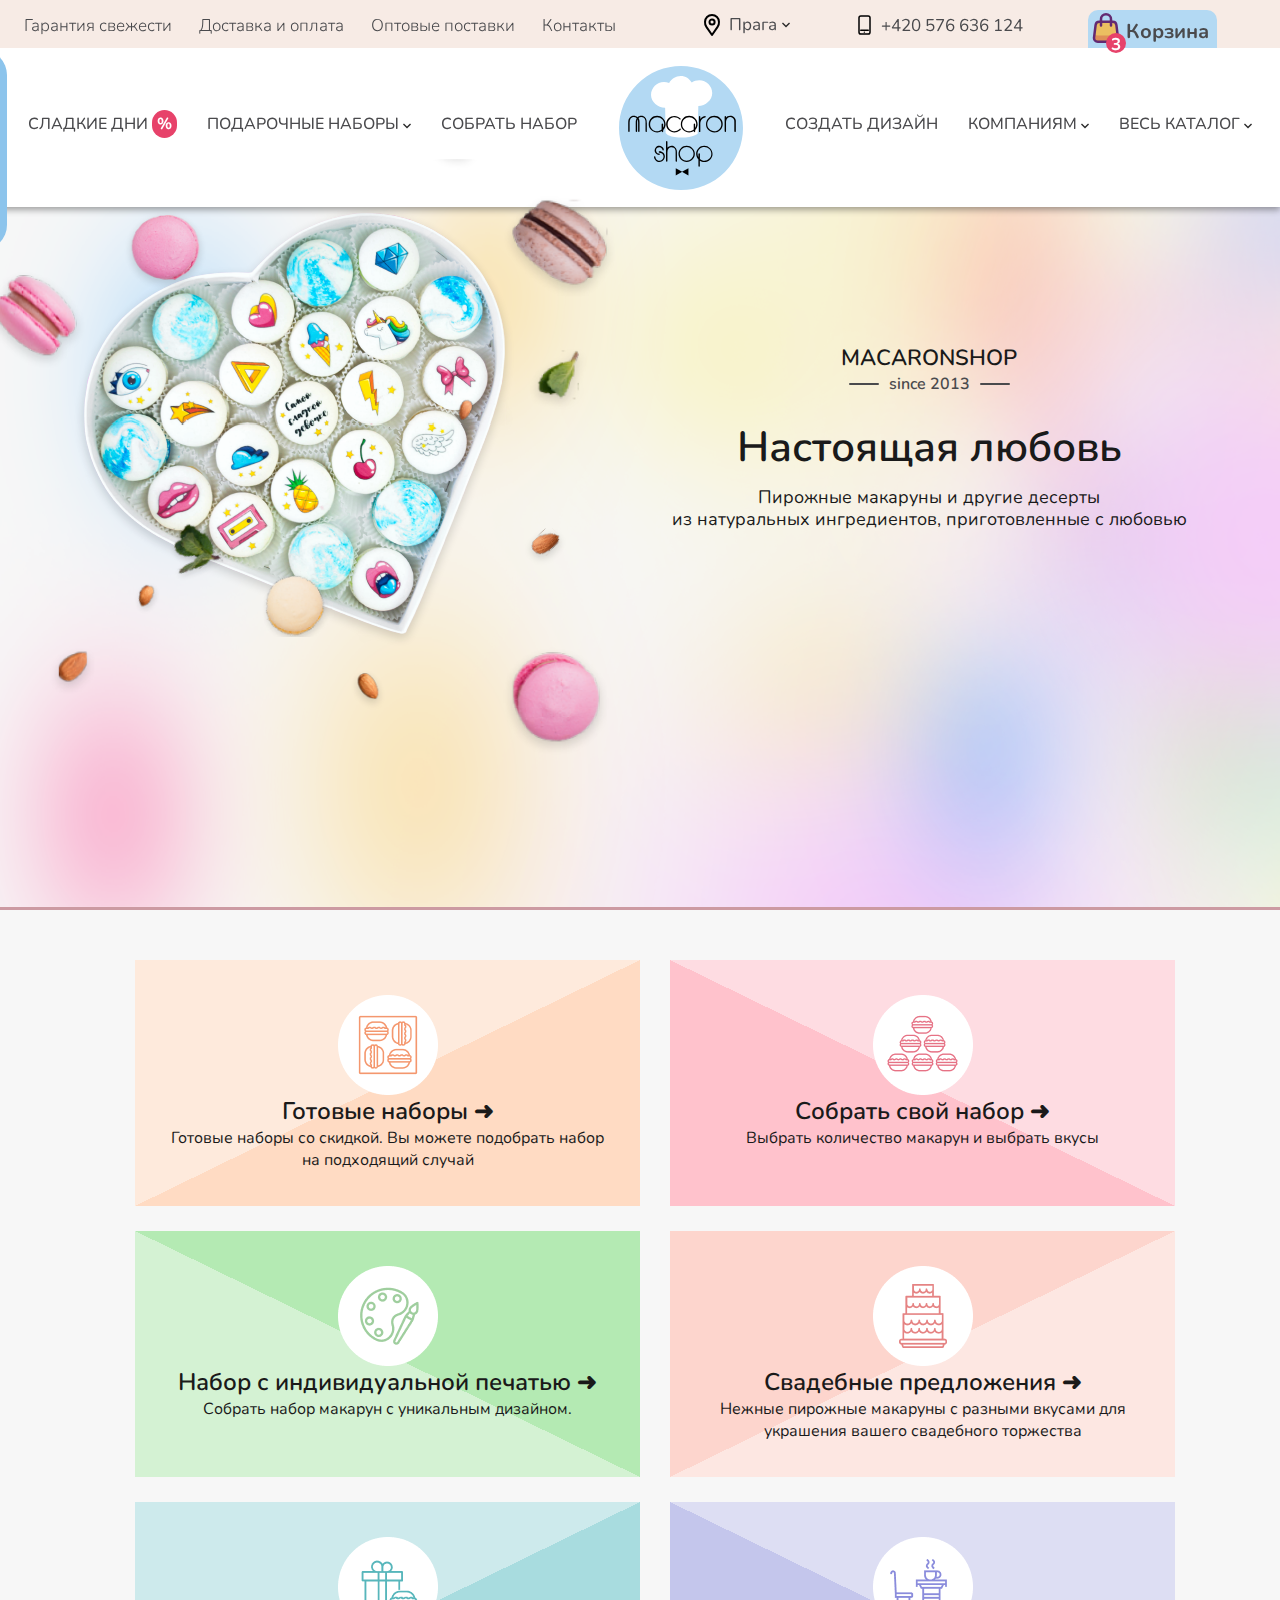
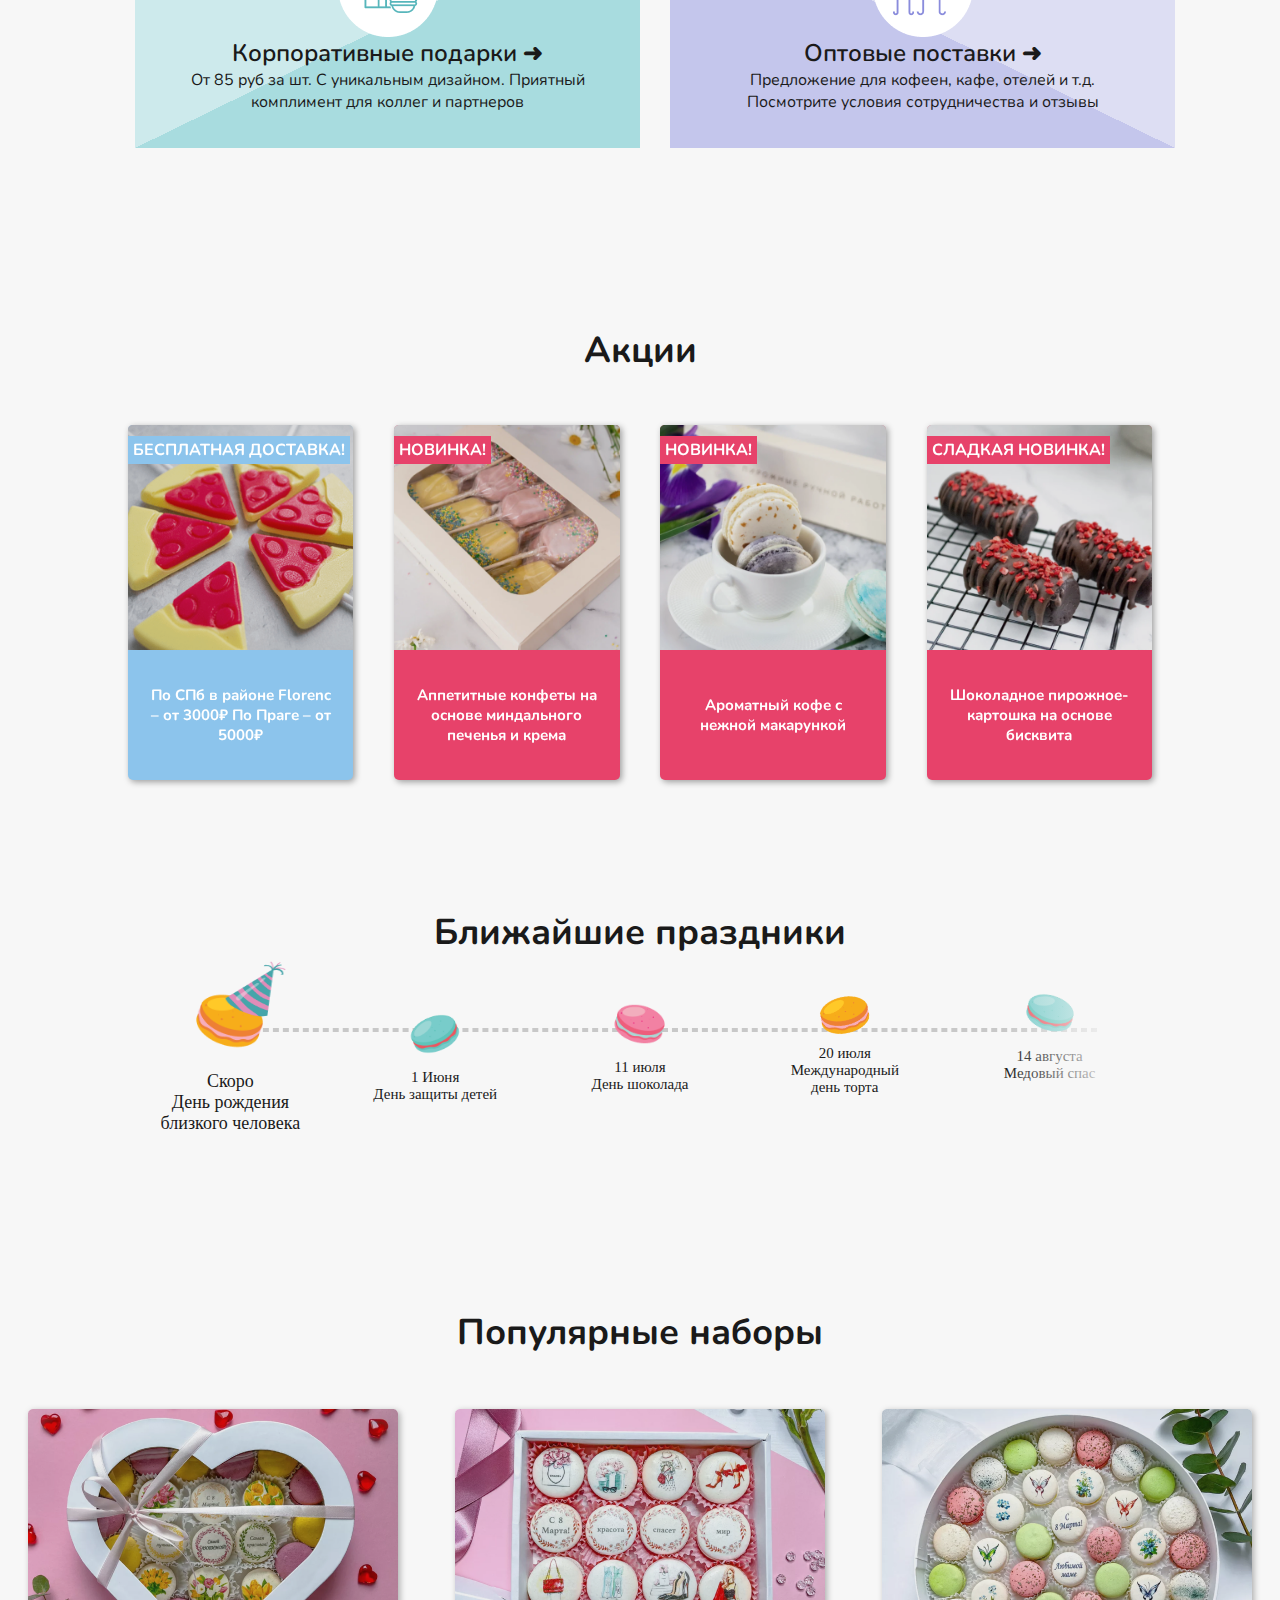
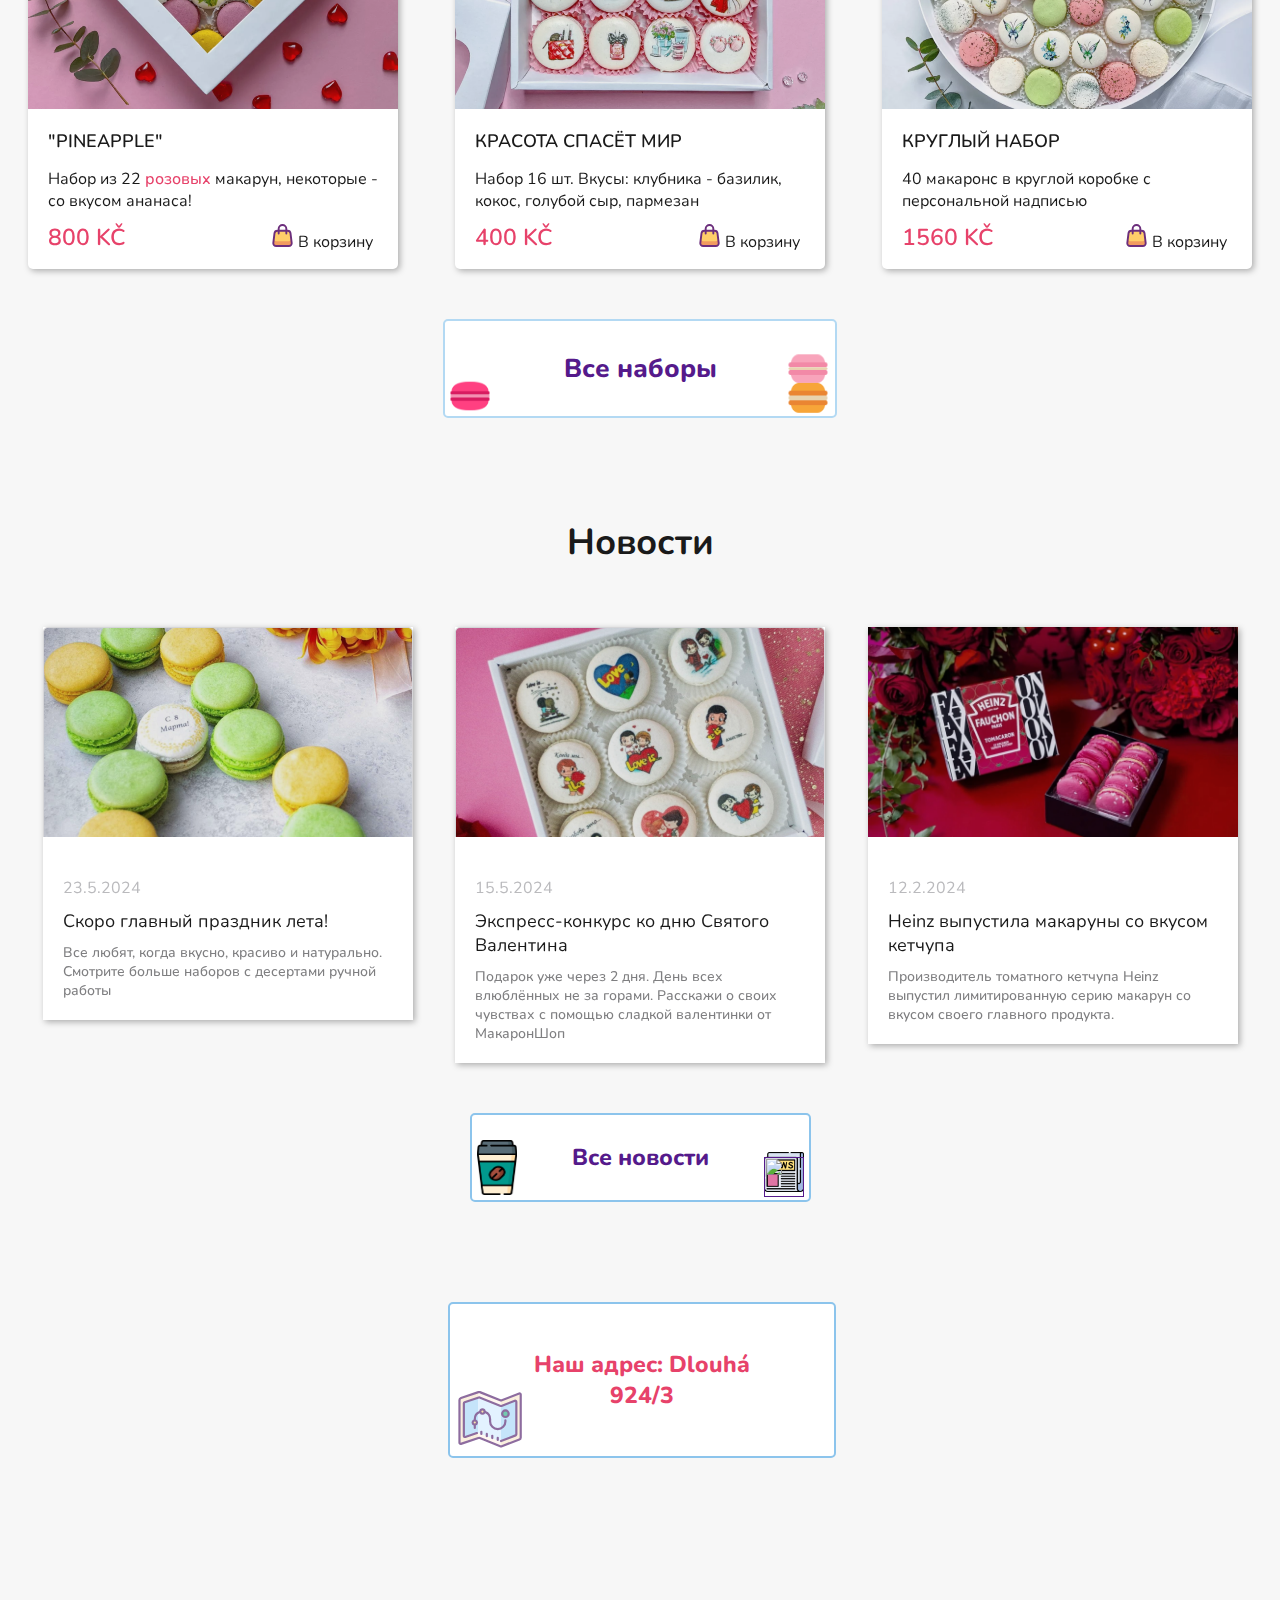
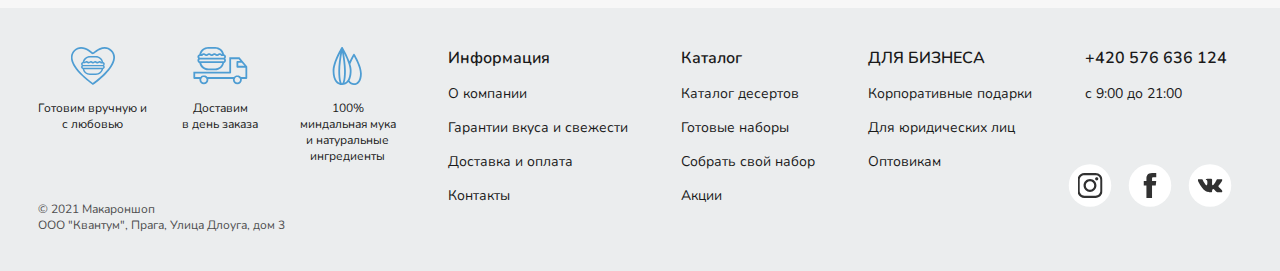
==== commit 590c5069: "Add files via upload" ====
--- a/HomePage.html
+++ b/HomePage.html
@@ -124,9 +124,9 @@
           </a>
         </div>
         <div class="Text">
-          Еще не зарегестрированы?
+          Еще не зарегистрированы?
           <a href="./RegPage.html" class="RegButton">
-            Зарегестрироваться
+            Зарегистрироваться
           </a>
         </div>
       </section>
@@ -307,8 +307,8 @@
           <li class="Card">
             <img class="MainImage" src="./images/Img1.png" alt="">
             <div class="Text">
-              <span class="CardName">"Pineaple"</span>
-              <span class="CardText">Набор из 8 <span class="Pink">розовых</span> макарун, некоторые - со вкусом ананаса!</span>
+              <span class="CardName">"Pineapple"</span>
+              <span class="CardText">Набор из 22 <span class="Pink">розовых</span> макарун, некоторые - со вкусом ананаса!</span>
               <ul class="CardBuy">
                 <li class="Price">800 KČ</li>
                 <li class="ToCart">
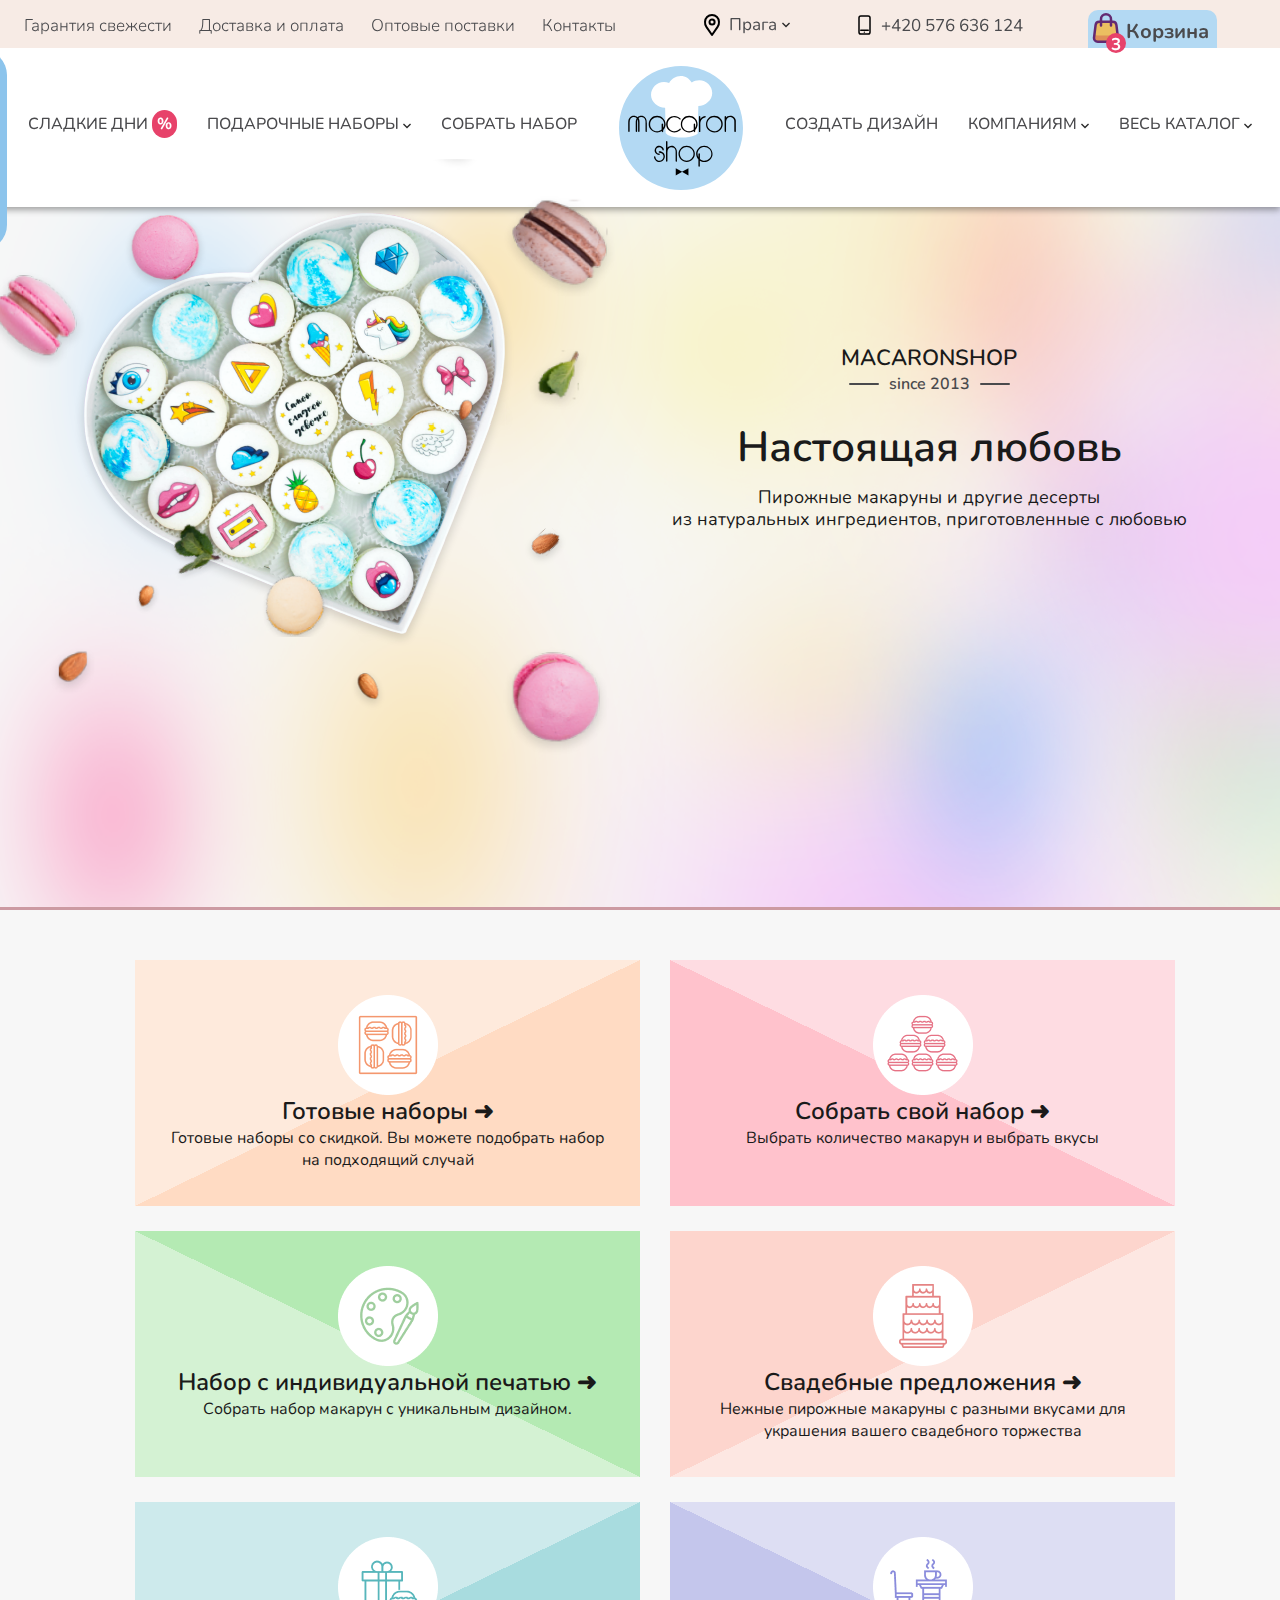
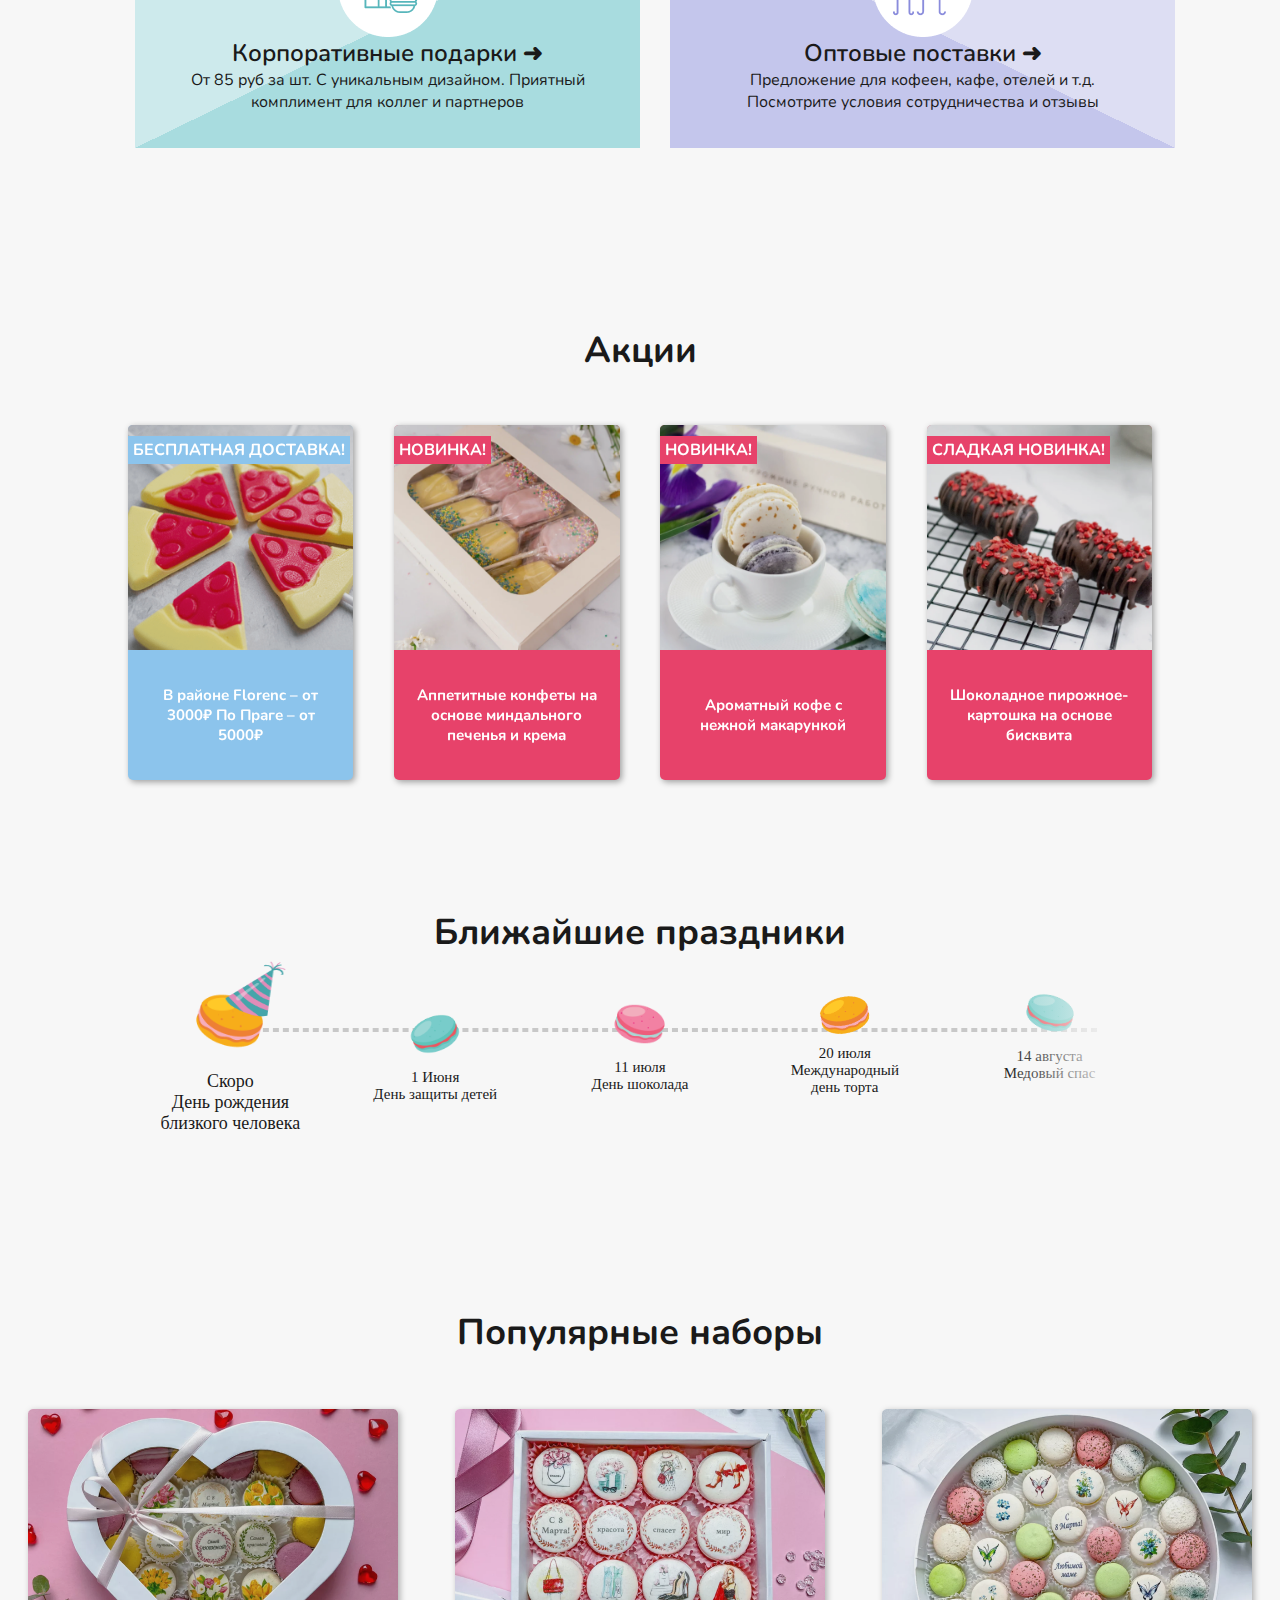
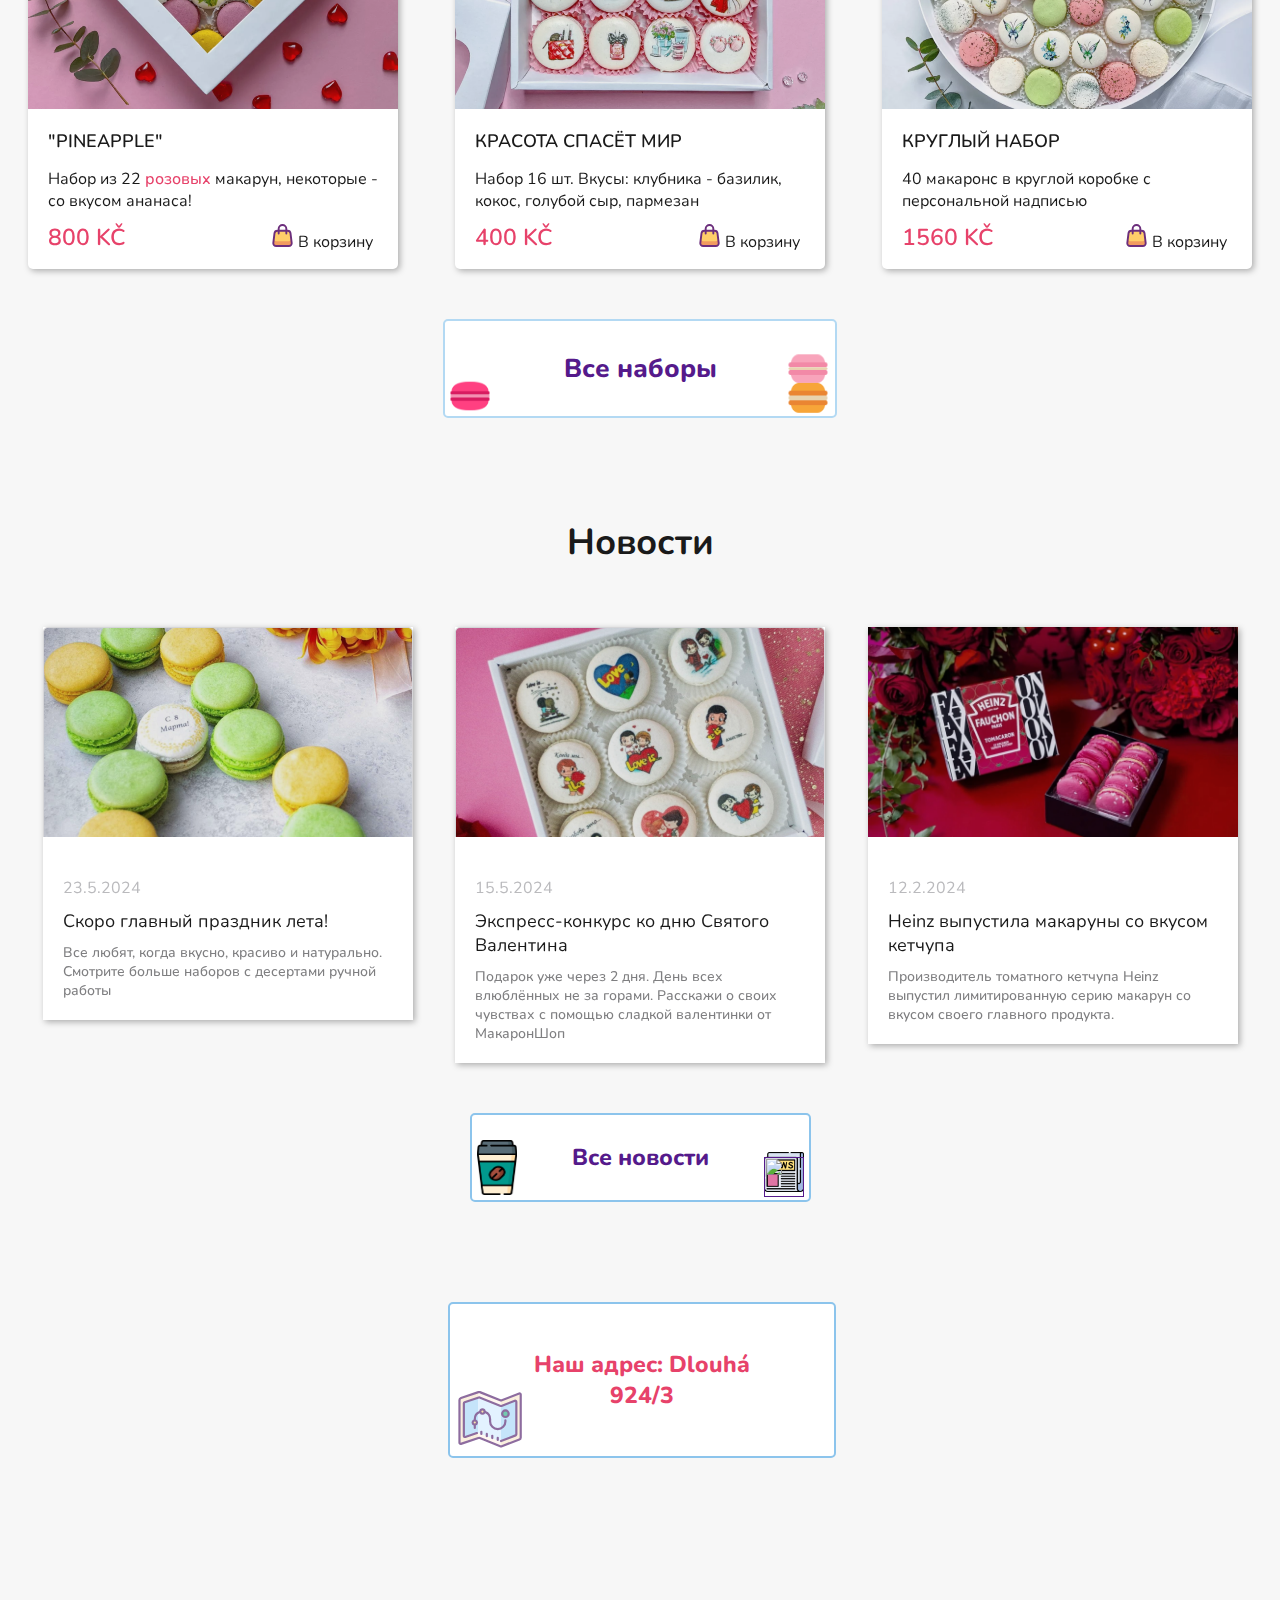
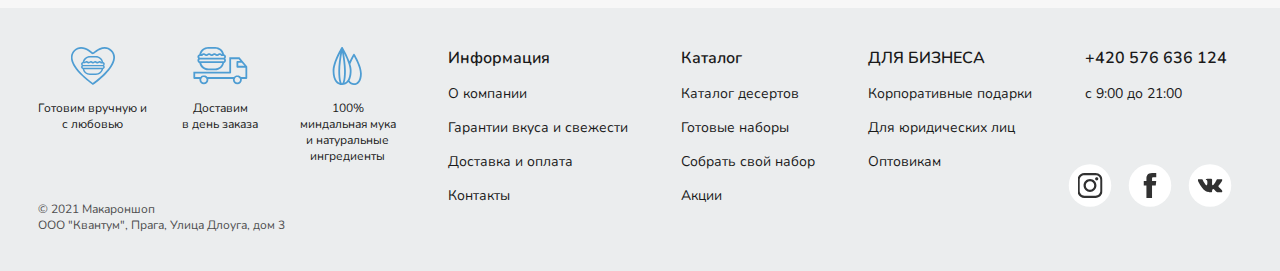
==== commit 7b5019f7: "Add files via upload" ====
--- a/HomePage.html
+++ b/HomePage.html
@@ -230,7 +230,7 @@
           <li class="Card">
             <img src="./images/Tasty.png" alt=""></img>
             <span>
-              По СПб в районе Florenc –  от 3000₽ По Праге – от 5000₽
+              В районе Florenc –  от 3000₽ По Праге – от 5000₽
             </span>
             <span class="Strip" id="FreeDel">
               БЕСПЛАТНАЯ ДОСТАВКА!
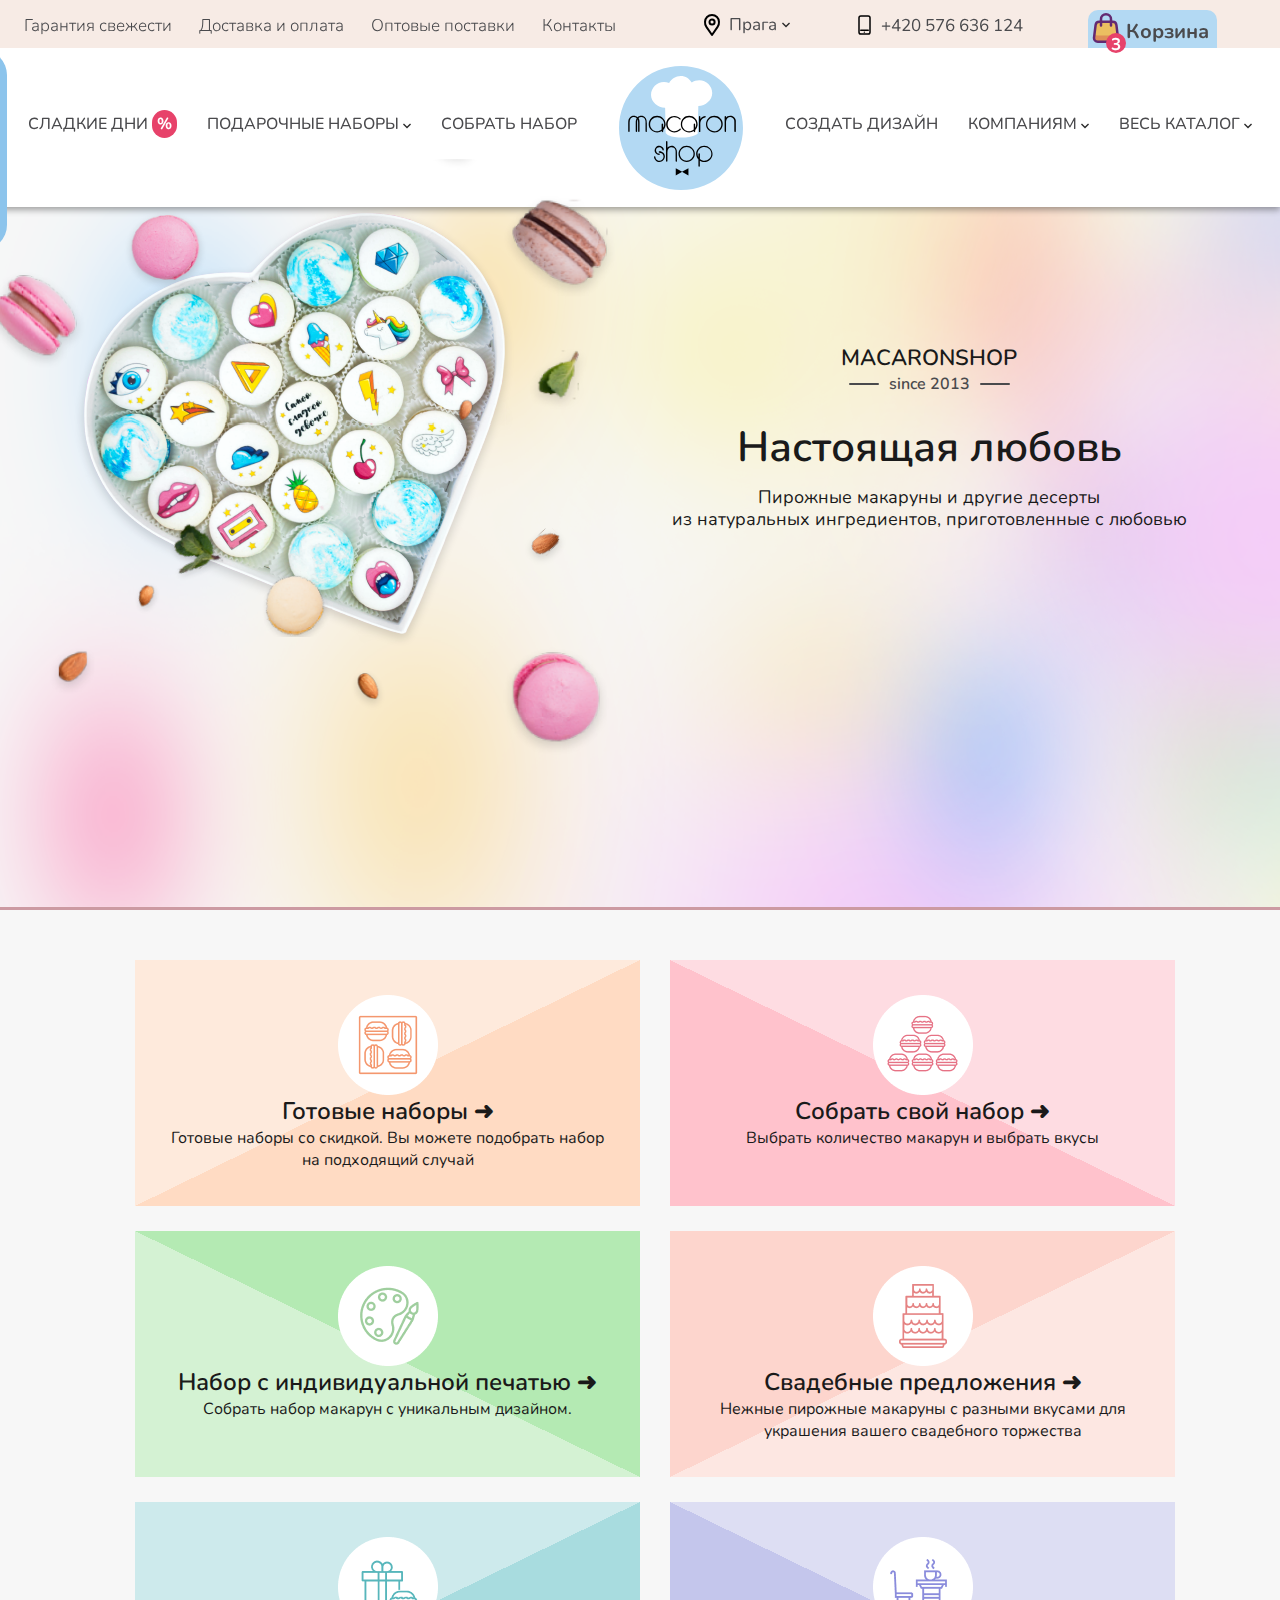
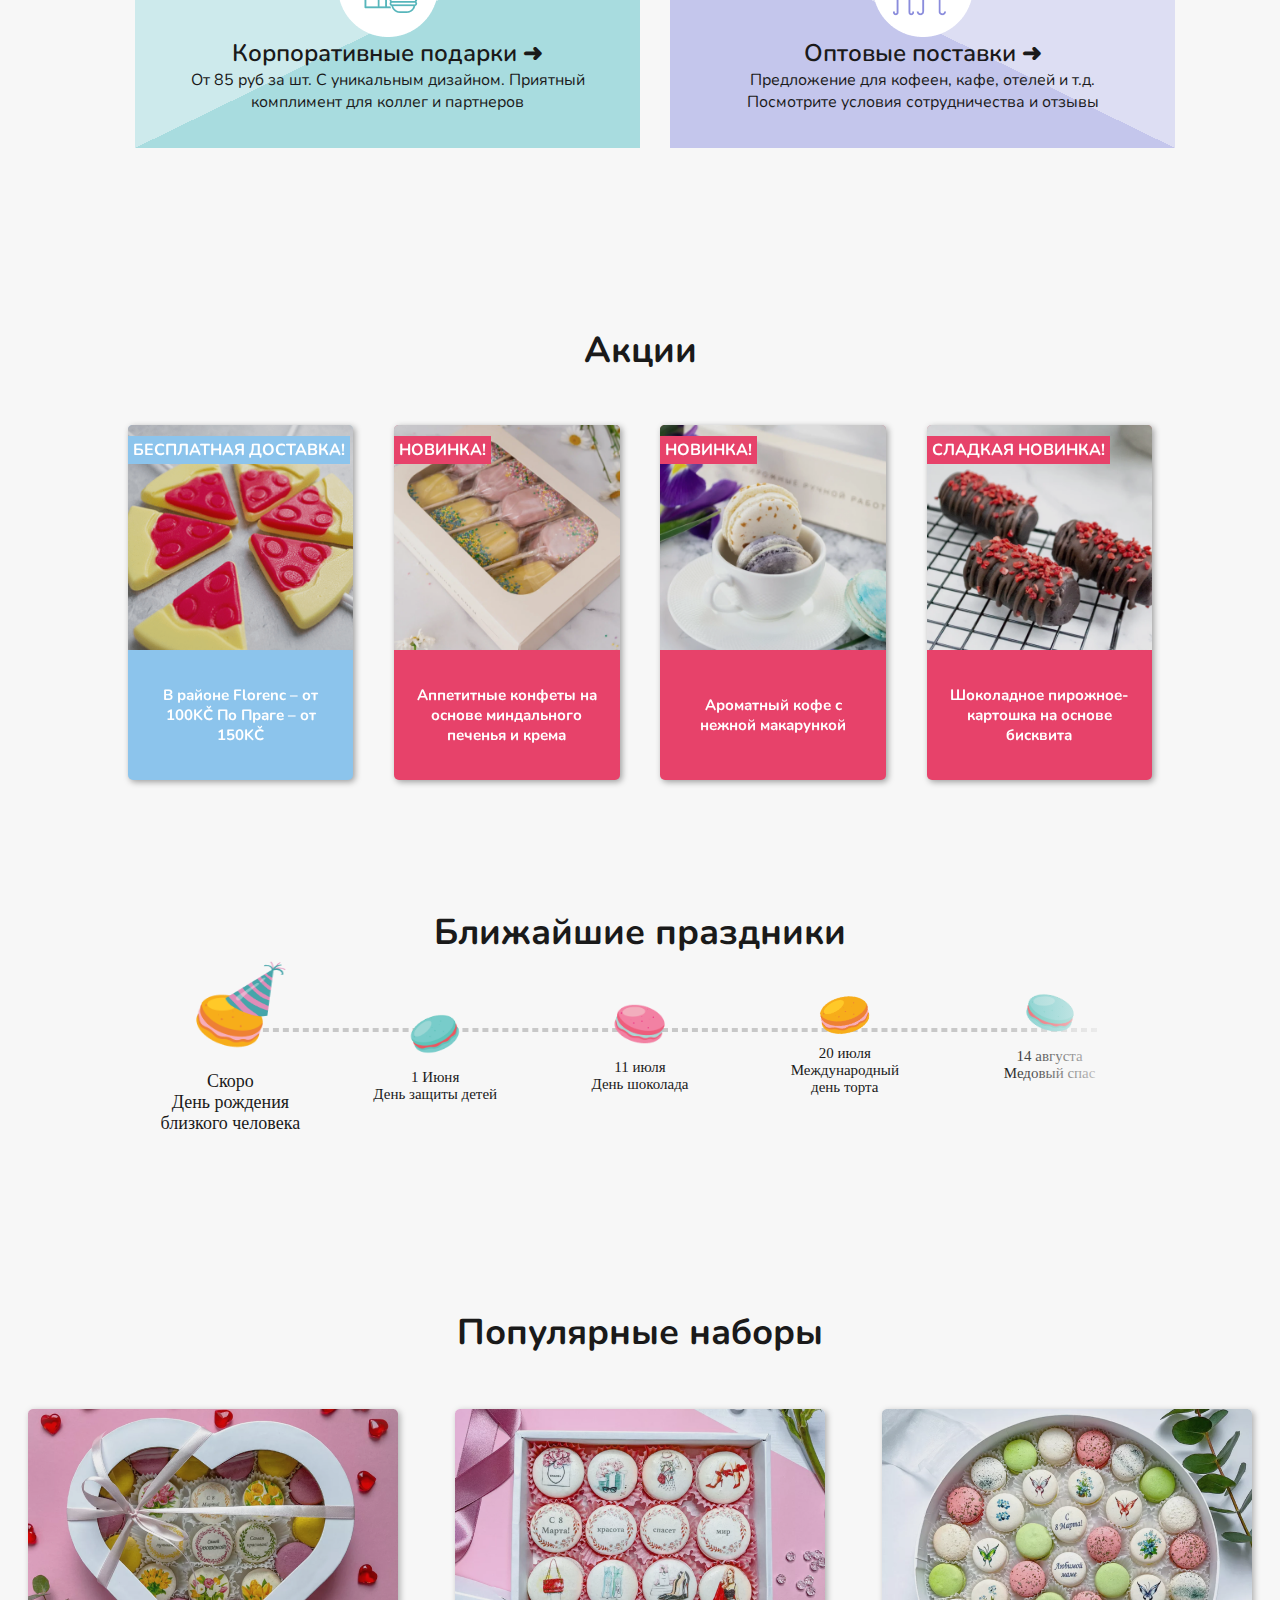
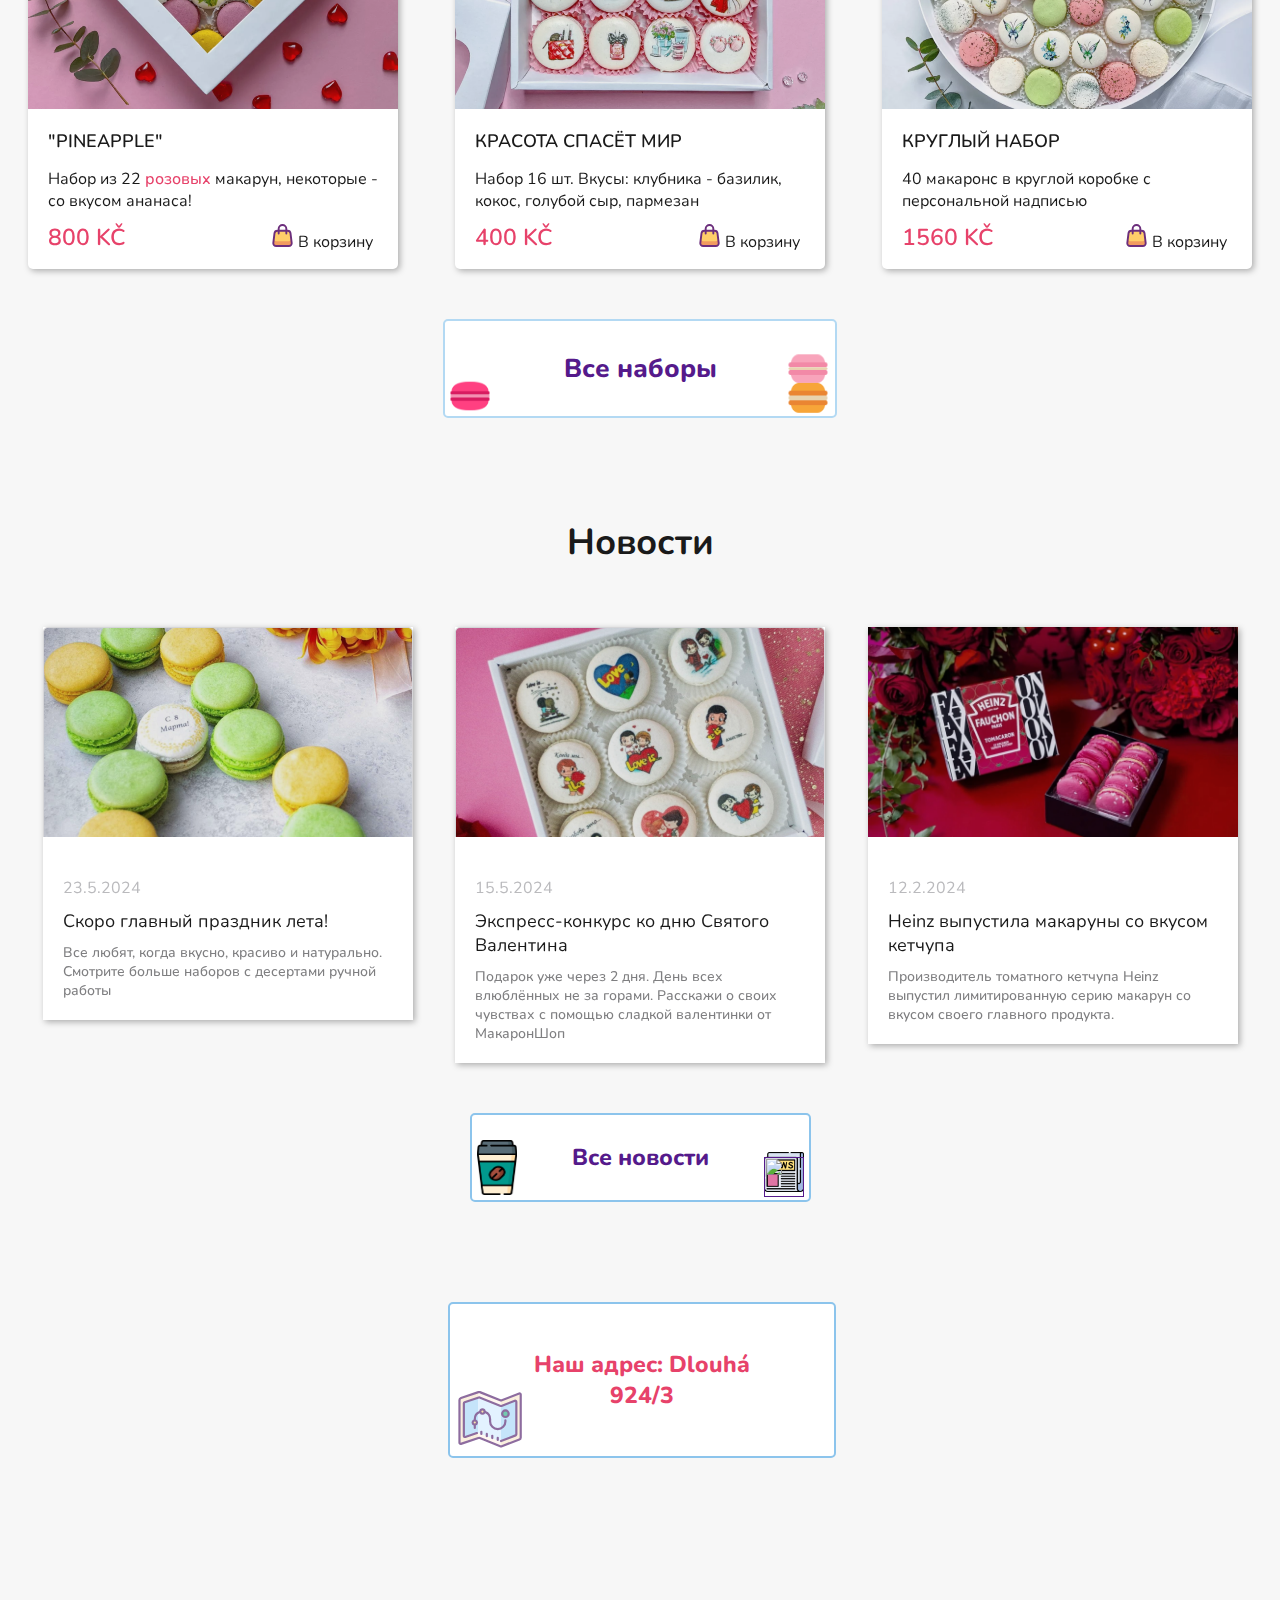
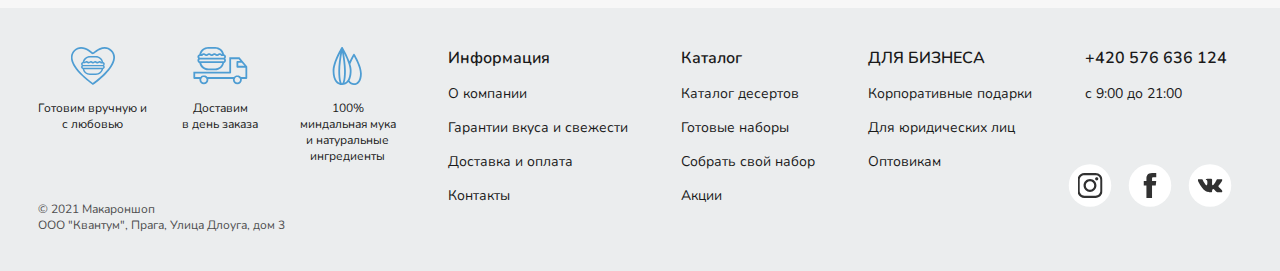
==== commit 2dae2978: "Add files via upload" ====
--- a/HomePage.html
+++ b/HomePage.html
@@ -230,7 +230,7 @@
           <li class="Card">
             <img src="./images/Tasty.png" alt=""></img>
             <span>
-              В районе Florenc –  от 3000₽ По Праге – от 5000₽
+              В районе Florenc –  от 100KČ По Праге – от 150KČ
             </span>
             <span class="Strip" id="FreeDel">
               БЕСПЛАТНАЯ ДОСТАВКА!
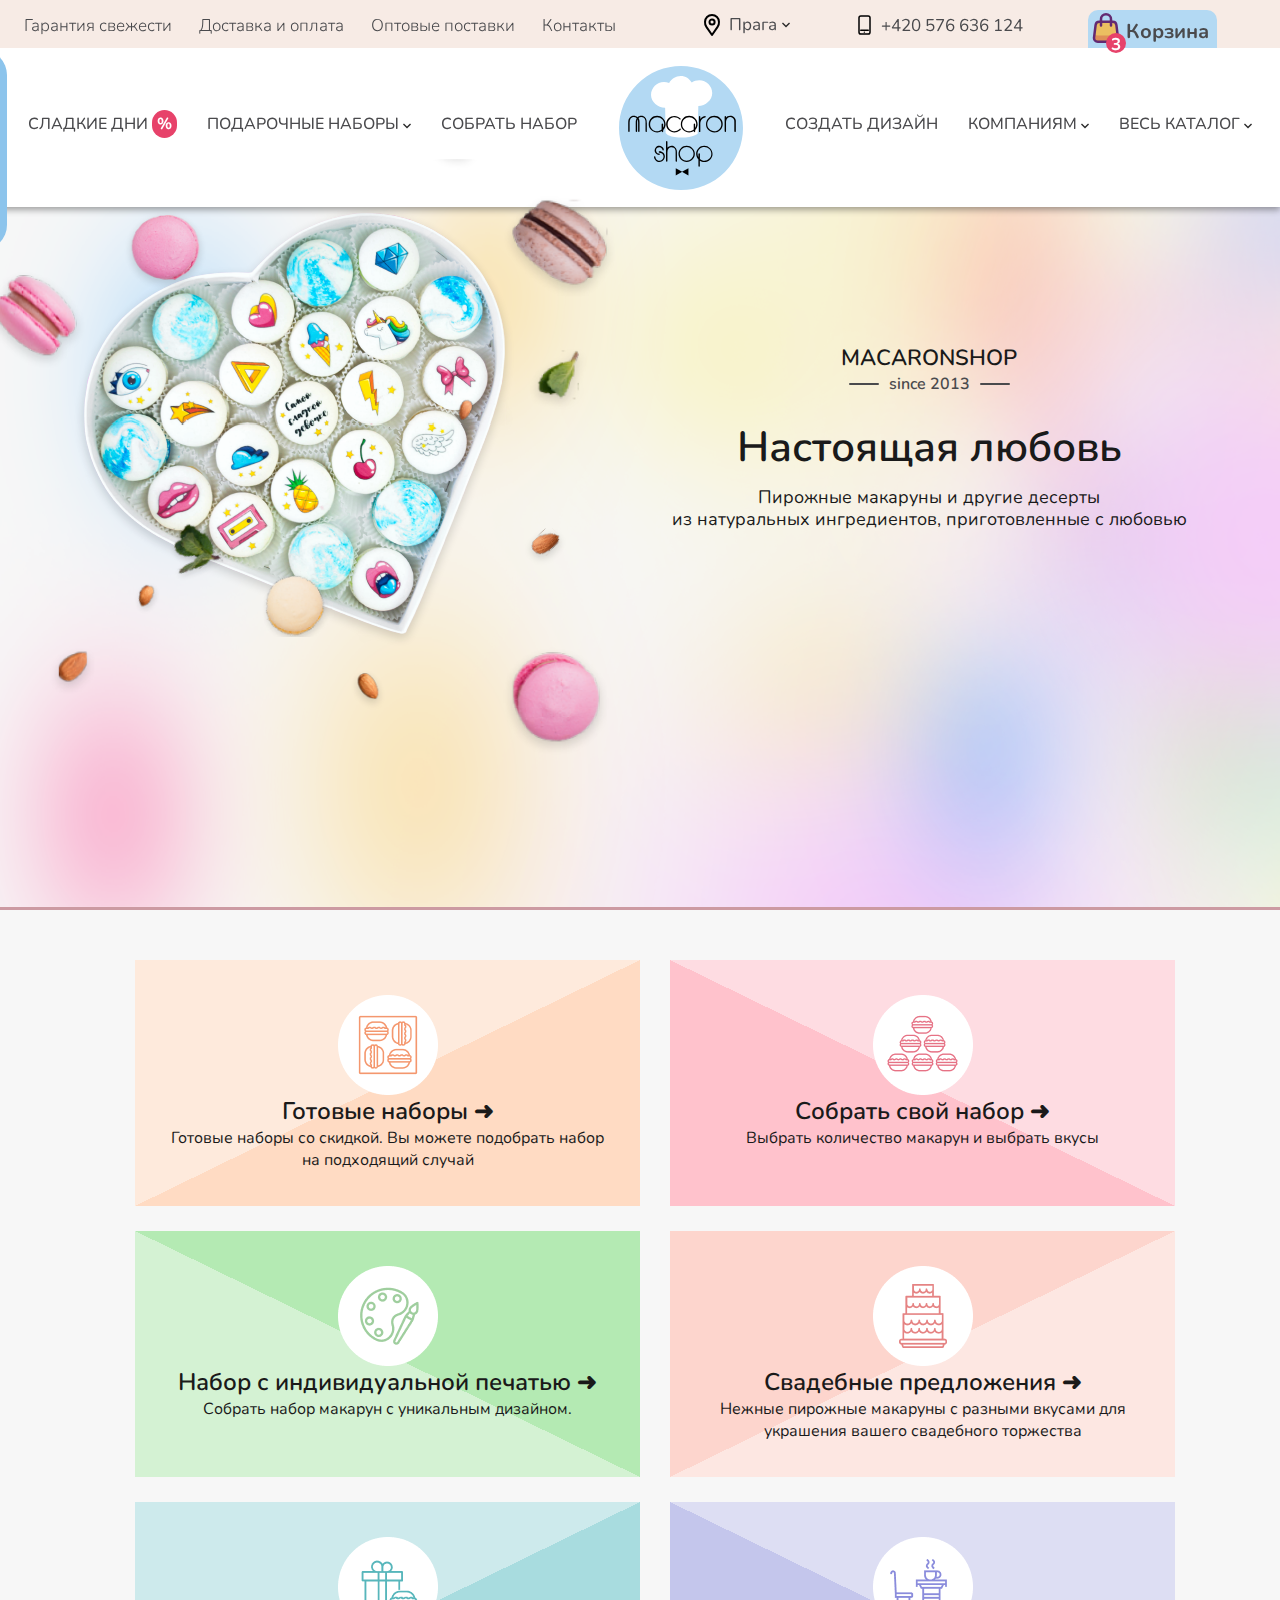
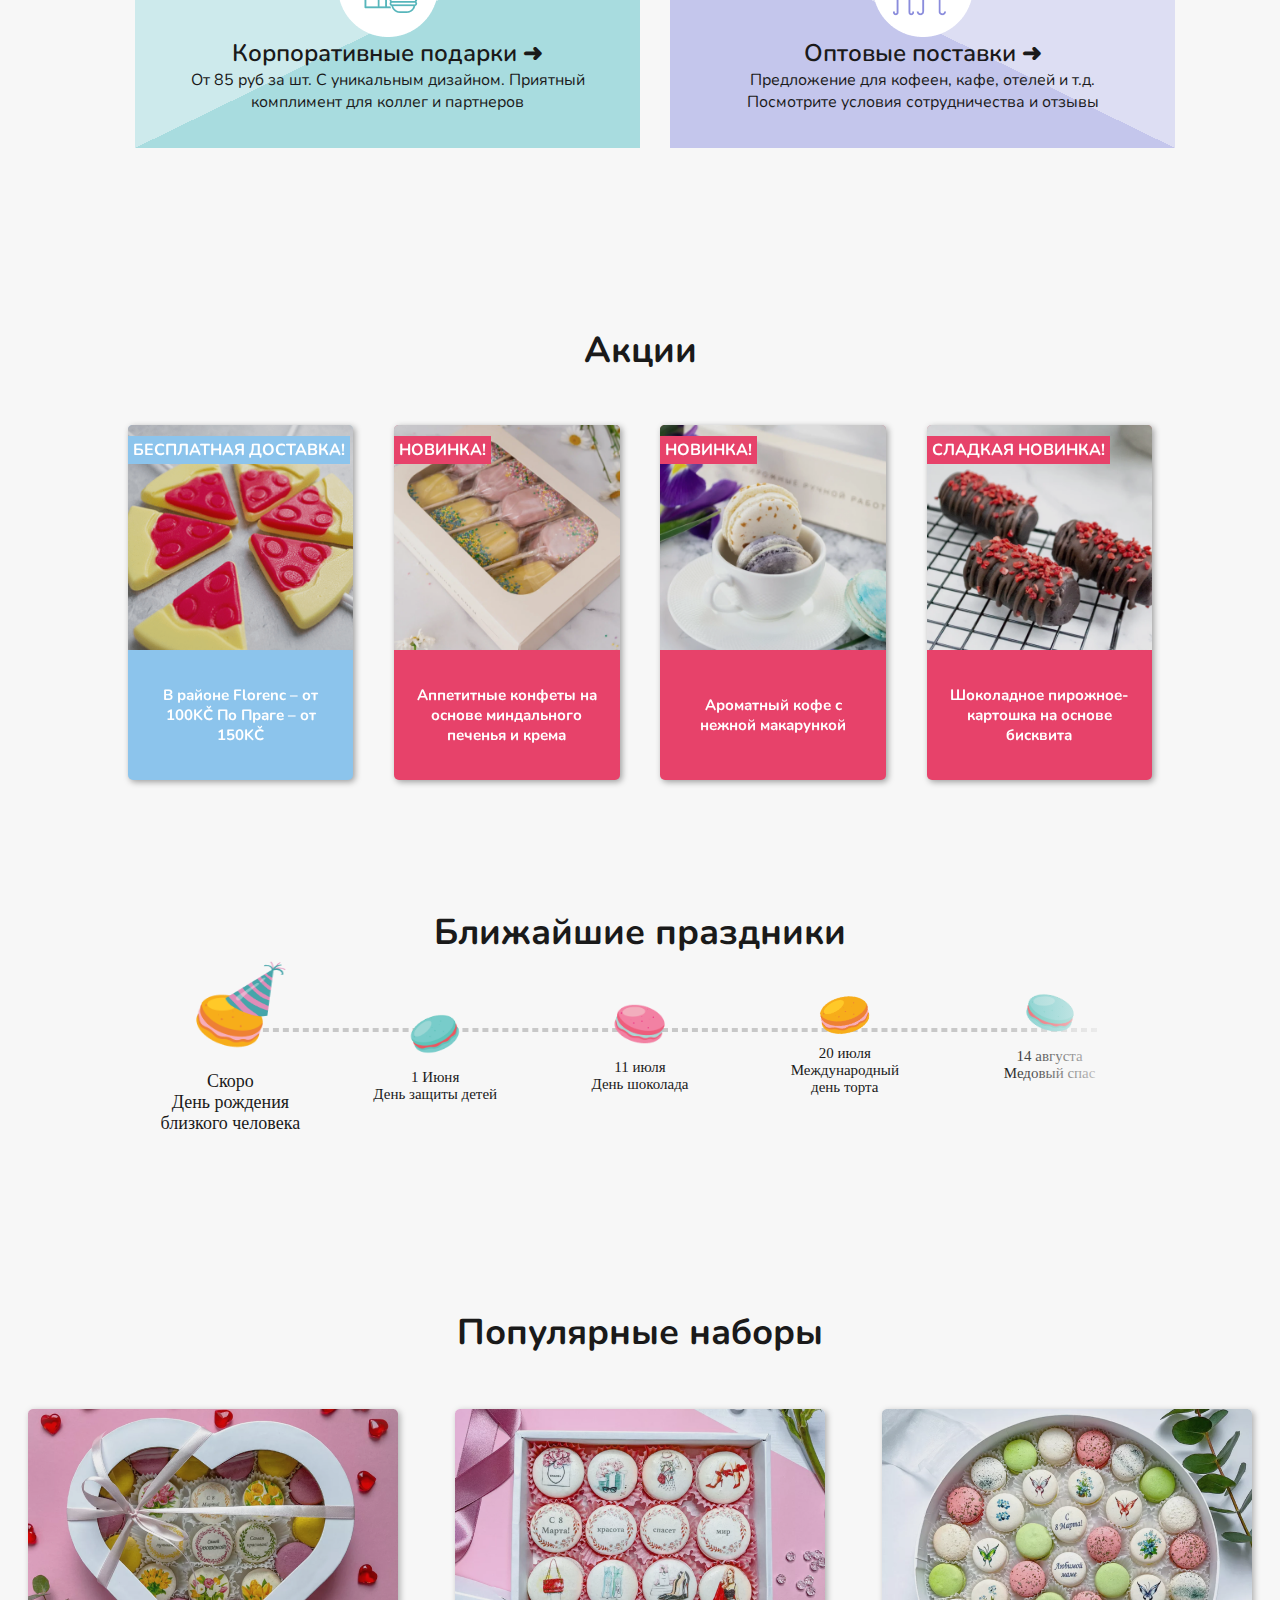
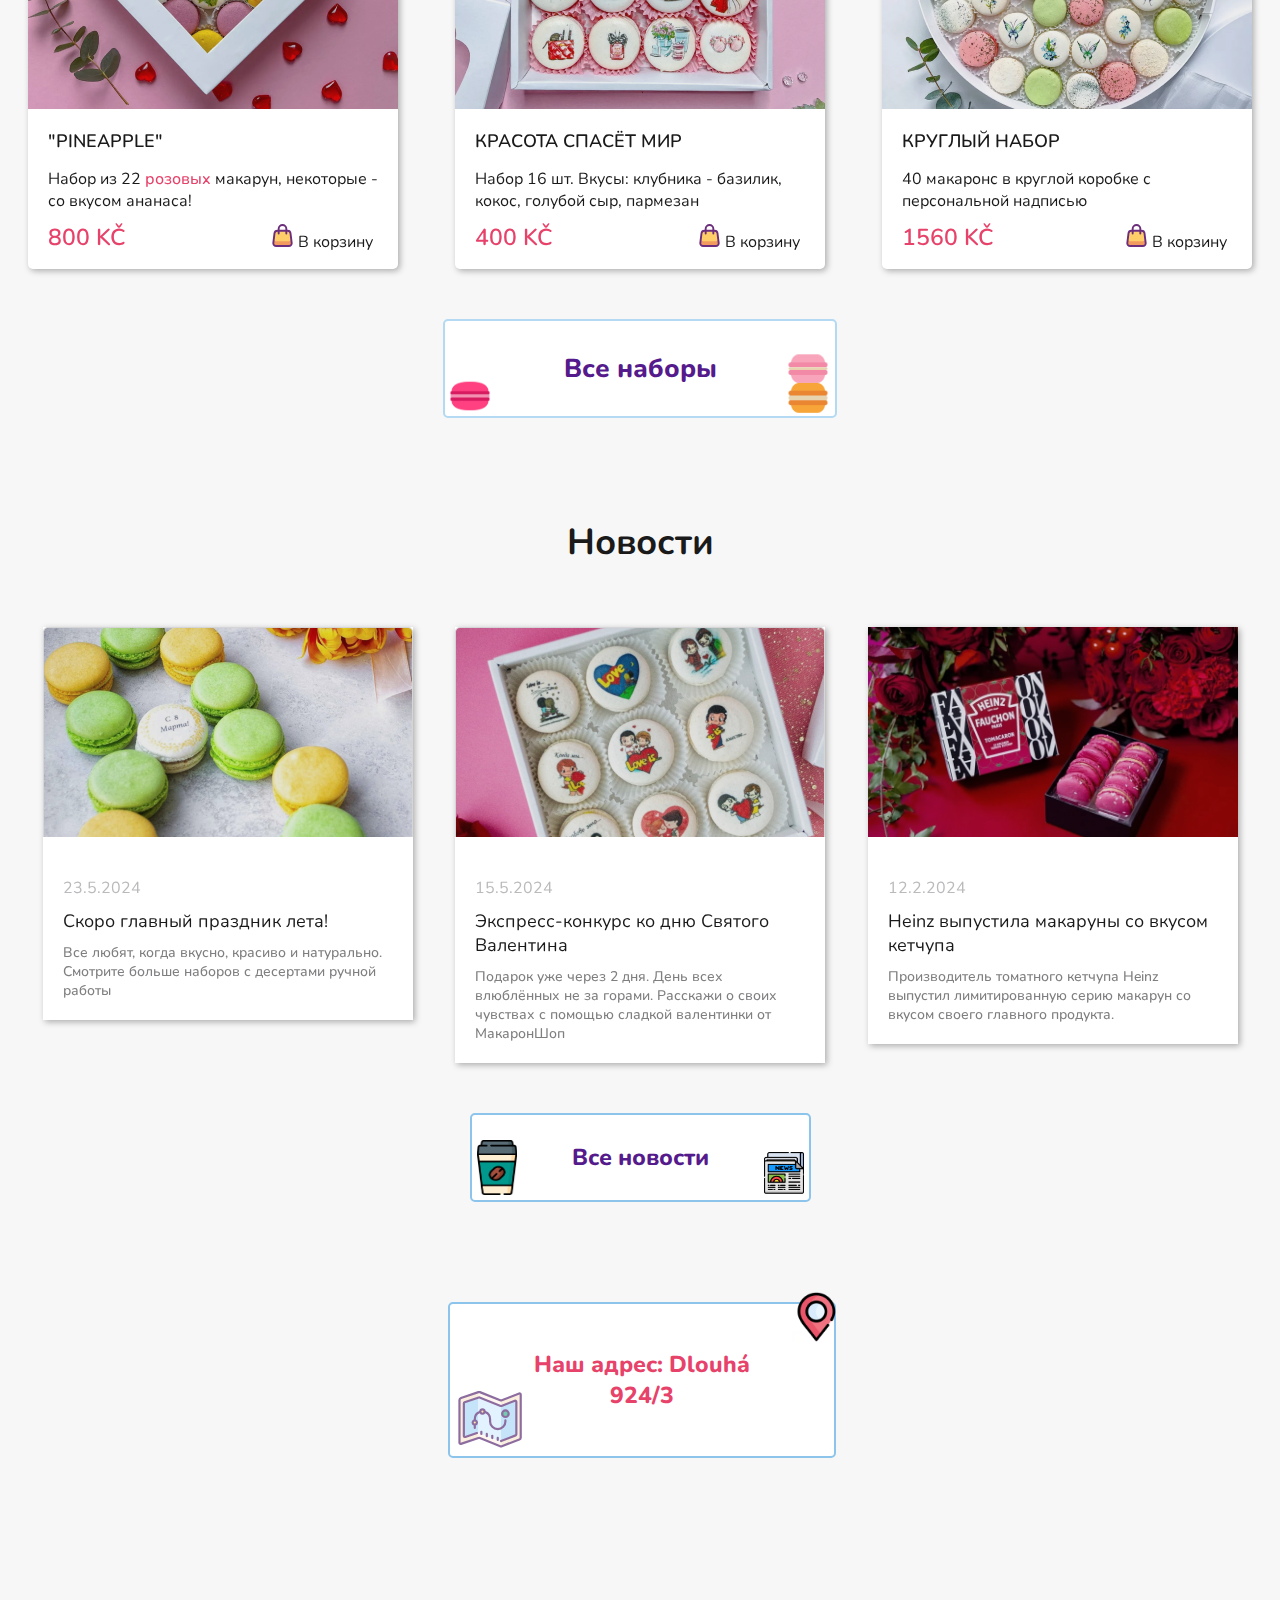
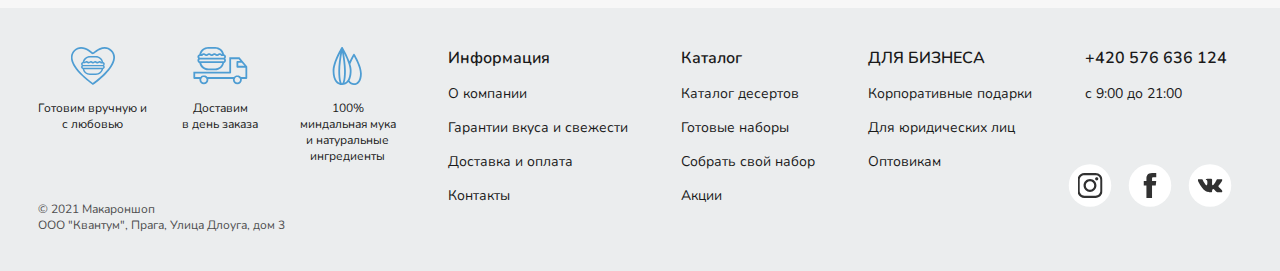
==== commit 1edf5fb0: "Add files via upload" ====
--- a/HomePage.html
+++ b/HomePage.html
@@ -414,7 +414,7 @@
             <span>Все новости</span>
             <div class="Icons">
                 <img id="News1" src="./icons/NewsPaper.png" alt="">
-                <img id="News2" src="./icons/Newspaper2.png" alt="">
+                <img id="News2" src="./icons/News2.png" alt="">
                 <img id="CupTop" src="./icons/CoffeCup Top.png" alt="">
                 <img id="CupBot" src="./icons/CoffeCup Bot.png" alt="">
               </div>
@@ -423,7 +423,6 @@
         </section>
         <section class="Maps">
             <a href="#popupMap" class="ButtonMaps">
-              <img id="route" src="./icons/route.png" alt="">
               <img id="point" src="./icons/pointer.png" alt="">
               <img id="map" src="./icons/Map.svg" alt="">
                 Наш адрес: Dlouhá 924/3
--- a/Home Page/styles/style.min.css
+++ b/Home Page/styles/style.min.css
@@ -1 +1 @@
-@import"https://fonts.googleapis.com/css2?family=Nunito:ital,wght@0,200..1000;1,200..1000&display=swap";header .PCheader{color:var(--GrayColor-1);width:100%;height:207px;background-color:var(--WhiteColor-1);-webkit-filter:drop-shadow(0px 3px 3px rgba(26, 26, 26, 0.3882352941));filter:drop-shadow(0px 3px 3px rgba(26, 26, 26, 0.3882352941))}header .PCheader .Upper{background-color:var(--WhiteColor-2);height:48px;width:100%;display:-webkit-box;display:-ms-flexbox;display:flex}header .PCheader .Upper .ButtonBar{width:50%;display:-webkit-box;display:-ms-flexbox;display:flex;-webkit-box-pack:space-evenly;-ms-flex-pack:space-evenly;justify-content:space-evenly}header .PCheader .Upper .ButtonBar li{margin-top:12px;font-weight:300;font-size:17px;border-radius:7px;padding:2px 3px}header .PCheader .Upper .ButtonBar li:hover{color:var(--BlackColor-1);-webkit-transition:var(--transition-1);transition:var(--transition-1);height:20px;font-weight:500;-webkit-transform:translateY(-2px);transform:translateY(-2px)}header .PCheader .Upper .Store{width:35%;display:-webkit-box;display:-ms-flexbox;display:flex;-webkit-box-pack:space-evenly;-ms-flex-pack:space-evenly;justify-content:space-evenly}header .PCheader .Upper .Store li{height:24px;font-size:17px;text-align:center;margin-top:10px;display:-webkit-box;display:-ms-flexbox;display:flex;-webkit-box-pack:start;-ms-flex-pack:start;justify-content:flex-start;padding:3px}header .PCheader .Upper .Store li :nth-child(2){margin:0px 5px}header .PCheader .Upper .Store li :last-child{height:-webkit-fit-content;height:-moz-fit-content;height:fit-content;-ms-flex-item-align:center;align-self:center}header .PCheader .Upper .Store li:hover{-webkit-transition:var(--transition-1);transition:var(--transition-1);font-weight:500;-webkit-transform:translateY(-2px);transform:translateY(-2px)}header .PCheader .Upper #StoreBasket{background-color:var(--BlueColor-1);color:var(--GrayColor-1);border-radius:10px 10px 0px 0px;height:32px;margin-top:10px;font-size:17px;text-align:center;display:-webkit-box;display:-ms-flexbox;display:flex;-webkit-box-pack:start;-ms-flex-pack:start;justify-content:flex-start;padding:3px}header .PCheader .Upper #StoreBasket img{width:30px;height:30px;-webkit-filter:brightness(0.92);filter:brightness(0.92)}header .PCheader .Upper #StoreBasket span{margin-top:5px;padding:0px 5px;font-size:20px;font-weight:500;font-weight:700}header .PCheader .Upper #StoreBasket div{position:fixed;background-color:var(--RedColor-1);font-weight:700;color:var(--WhiteColor-1);border-radius:10px;height:20px;width:20px;margin:20px 0px 0px 15px}header .PCheader .Upper #StoreBasket:hover{color:var(--BlackColor-1);-webkit-transition:var(--transition-1);transition:var(--transition-1);-webkit-transform:translateY(-6px);transform:translateY(-6px);height:38px;color:var(--WhiteColor-4)}header .PCheader .Upper #StoreBasket:hover img{-webkit-transition:var(--transition-1);transition:var(--transition-1);-webkit-filter:brightness(1);filter:brightness(1)}header .PCheader .Lower{display:-webkit-box;display:-ms-flexbox;display:flex;-ms-flex-pack:distribute;justify-content:space-around}header .PCheader .Lower .MainLogo{margin-top:18px}header .PCheader .Lower ul{height:100%;display:-webkit-box;display:-ms-flexbox;display:flex}header .PCheader .Lower ul .sale{font-weight:700;color:var(--WhiteColor-1);border-radius:20px;padding:3px 5px;background-color:var(--RedColor-1)}header .PCheader .Lower ul li{font-weight:500;text-transform:uppercase;margin:60px 10px 0px 10px;color:var(--GrayColor-1);padding:5px}header .PCheader .Lower ul li:hover{-webkit-transition:ease-in-out .5s;transition:ease-in-out .5s;-webkit-transform:translateY(-3px);transform:translateY(-3px);color:var(--BlackColor);background-color:#e7e9eb;border-radius:10px}.MainIcons{background-color:var(--BlueColor-2);top:50px;left:-43px;width:50px;height:200px;z-index:5;border-radius:0px 25px 25px 0px;position:fixed;display:-webkit-box;display:-ms-flexbox;display:flex;-webkit-box-pack:space-evenly;-ms-flex-pack:space-evenly;justify-content:space-evenly;-webkit-box-orient:vertical;-webkit-box-direction:normal;-ms-flex-direction:column;flex-direction:column}.MainIcons img{width:40px;height:40px;padding:3px;border-radius:17px}.MainIcons img:hover{background-color:rgba(0,0,0,.285);scale:1.05;-webkit-transition:ease-in-out .2s;transition:ease-in-out .2s;-webkit-transform:rotate(-4deg);transform:rotate(-4deg)}.MainIcons:hover{left:0px;-webkit-transition:var(--transition-2);transition:var(--transition-2)}@media screen and (max-width: 750px){.PCheader{display:none}.MainIcons{display:none}}@media screen and (min-width: 750px){header .MobHeader{display:none}}@media screen and (max-width: 830px){header .Lower li{font-size:12px}}@media screen and (max-width: 750px){header{width:100%}header .PCheader{display:none}header .MainIcons{display:none}header .MobHeader{width:100%;height:60px;background-color:var(--WhiteColor-2);display:-webkit-box;display:-ms-flexbox;display:flex;-ms-flex-pack:distribute;justify-content:space-around;padding:2px 0}header .MobHeader .Logo{margin:0px}header .MobHeader .Logo img{height:60px;width:60px}header .MobHeader .Menu{padding:10px;width:40px;height:40px;min-width:40px;display:-webkit-box;display:-ms-flexbox;display:flex;-webkit-box-orient:vertical;-webkit-box-direction:normal;-ms-flex-direction:column;flex-direction:column;-webkit-box-pack:space-evenly;-ms-flex-pack:space-evenly;justify-content:space-evenly}header .MobHeader .Menu span{height:4px;background-color:var(--BlackColor);border-radius:5px;width:100%}header .MobHeader .Menu span:last-child{width:80%}header .MobHeader .Basket{height:60px;width:60px;position:relative}header .MobHeader .Basket img{margin:10px;width:40px;height:40px}header .MobHeader .Basket .Count{background-color:var(--RedColor-1);border-radius:50%;width:20px;height:20px;position:absolute;text-align:center;font-size:16px;padding:3px;color:var(--WhiteColor-1);font-weight:400;top:40px;right:10%}}.MainIcons .popup{position:fixed;width:110%;height:200%;background-color:rgba(10,18,39,.514)}.MainIcons .popup .popupBody{padding-top:10%;display:-webkit-box;display:-ms-flexbox;display:flex;-webkit-box-align:center;-ms-flex-align:center;align-items:center;-webkit-box-pack:center;-ms-flex-pack:center;justify-content:center;min-height:100%}.MainIcons .popup .popupBody .popupClose{padding:4px;border-radius:30px;text-align:center;font-size:40px;width:50px;height:50px;background-color:var(--WhiteColor-1);position:absolute;top:-5%;right:-10%}.MainIcons .LoginSection{position:relative;border-radius:10px;background-color:var(--WhiteColor-2);margin:12%;width:76%;height:-webkit-fit-content;height:-moz-fit-content;height:fit-content}.MainIcons .LoginSection .Login{padding:5% 20%}.MainIcons .LoginSection .MainName{text-align:center;font-size:35px;font-weight:700}.MainIcons .LoginSection .FormsList{letter-spacing:3px;display:-webkit-box;display:-ms-flexbox;display:flex;-webkit-box-orient:vertical;-webkit-box-direction:normal;-ms-flex-direction:column;flex-direction:column;margin-bottom:40px}.MainIcons .LoginSection .FormsList li{width:100%}.MainIcons .LoginSection .FormsList li .FormName{margin-left:2.5%;font-weight:400;font-size:23px}.MainIcons .LoginSection .FormsList li form{width:100%}.MainIcons .LoginSection .FormsList li form input{overflow:hidden;color:var(--BlueColor-2);font-weight:800;font-size:20px;width:80%;padding:3% 10%;margin:1% 2.5% 2.5% 2.5%;letter-spacing:2px;word-spacing:12px;border-radius:20px}.MainIcons .LoginSection .LogInSubmit{letter-spacing:3px;text-align:center;background-color:var(--RedColor-1);margin-left:2.5%;font-weight:800;font-size:20px;width:80%;padding:3% 10%;border-radius:20px;color:var(--WhiteColor-1)}.MainIcons .LoginSection .Text{margin-top:20px;text-align:center;color:var(--GrayColor-3);font-weight:600;padding-bottom:50px}.MainIcons .LoginSection .Text a{color:var(--RedColor-1);font-weight:800}.MainIcons .popup{opacity:0;visibility:hidden;-webkit-transition:.15s ease-in-out;transition:.15s ease-in-out}.MainIcons .popup:target{opacity:1;visibility:visible}main .MainLogoText{background-image:url(../images/MainBack.png);background-repeat:no-repeat;border-bottom:3px solid #cc9aa2}main .MainLogoText .MainText{position:absolute;width:450px;-webkit-box-align:center;-ms-flex-align:center;align-items:center;top:343px;left:55%;position:absolute;display:-webkit-box;display:-ms-flexbox;display:flex;-webkit-box-orient:vertical;-webkit-box-direction:normal;-ms-flex-direction:column;flex-direction:column;font-weight:600}main .MainLogoText .MainText ul #year{font-size:16px;color:var(--GrayColor-1);display:-webkit-box;display:-ms-flexbox;display:flex;-webkit-box-orient:horizontal;-webkit-box-direction:normal;-ms-flex-direction:row;flex-direction:row;-webkit-box-pack:center;-ms-flex-pack:center;justify-content:center}main .MainLogoText .MainText ul #year .Line{width:30px;height:2px;background-color:var(--GrayColor-1);-ms-flex-item-align:center;align-self:center;margin:0px 10px;border-radius:10px}main .MainLogoText .MainText .Name{text-transform:uppercase;font-size:22px;text-align:center}main .MainLogoText .MainText .Slogan{margin:24px auto 10px auto;font-weight:600;font-size:42px}main .MainLogoText .MainText .Text{font-weight:400;font-size:18px;text-align:center;text-wrap:nowrap;line-height:22px}main .CardlistSections{display:grid;grid-template-columns:50% 50%;grid-template-rows:auto auto auto;grid-auto-flow:row;gap:25px 30px;margin:50px 135px}main .CardlistSections li{display:-webkit-box;display:-ms-flexbox;display:flex;-webkit-box-orient:vertical;-webkit-box-direction:normal;-ms-flex-direction:column;flex-direction:column;-webkit-box-pack:start;-ms-flex-pack:start;justify-content:start;-webkit-box-align:center;-ms-flex-align:center;align-items:center;padding:35px;text-align:center;border-radius:3;background-color:#ffdbc3}main .CardlistSections li span:nth-child(2){font-size:24px;font-weight:600}main .CardlistSections li:hover{border-radius:30px;-webkit-transition:ease-in-out .3s;transition:ease-in-out .3s;-webkit-transform:scale(1.02) translateY(-8px);transform:scale(1.02) translateY(-8px)}main .CardlistSections li:hover :nth-child(2){background-color:rgba(0,0,0,.12);border-radius:20px;padding:7px 15px 2px 5px;-webkit-transition:ease-in-out .3s;transition:ease-in-out .3s;margin:5px 0px}main .CardlistSections li:hover :nth-child(1){-webkit-transform:rotate(360deg);transform:rotate(360deg);-webkit-transition:ease-in-out .75s;transition:ease-in-out .75s}main .CardlistSections li img{height:100px;width:100px}main .CardlistSections li:first-child{background:-webkit-gradient(linear, left top, right bottom, color-stop(50%, #feeadc), color-stop(50%, #FFDBC3));background:linear-gradient(to bottom right, #feeadc 50%, #FFDBC3 50%)}main .CardlistSections li:nth-child(2){background:-webkit-gradient(linear, right top, left bottom, color-stop(50%, #fedce2), color-stop(50%, #FFC2CC));background:linear-gradient(to bottom left, #fedce2 50%, #FFC2CC 50%)}main .CardlistSections li:nth-child(3){background:-webkit-gradient(linear, left bottom, right top, color-stop(50%, #d4f2d3), color-stop(50%, #B4EAB3));background:linear-gradient(to top right, #d4f2d3 50%, #B4EAB3 50%)}main .CardlistSections li:nth-child(4){background:-webkit-gradient(linear, right bottom, left top, color-stop(50%, #fde7e2), color-stop(50%, #FDD5CD));background:linear-gradient(to top left, #fde7e2 50%, #FDD5CD 50%)}main .CardlistSections li:nth-child(5){background:-webkit-gradient(linear, left top, right bottom, color-stop(50%, #cdeaec), color-stop(50%, #A8DCDF));background:linear-gradient(to bottom right, #cdeaec 50%, #A8DCDF 50%)}main .CardlistSections li:nth-child(6){background:-webkit-gradient(linear, right top, left bottom, color-stop(50%, #dddef3), color-stop(50%, #C4C6EC));background:linear-gradient(to bottom left, #dddef3 50%, #C4C6EC 50%)}main .OnSale{display:-webkit-box;display:-ms-flexbox;display:flex;-webkit-box-orient:vertical;-webkit-box-direction:normal;-ms-flex-direction:column;flex-direction:column;-ms-flex-pack:distribute;justify-content:space-around;padding:10%;text-align:center}main .OnSale .Name{font-size:36px;font-weight:700;text-align:center;margin-bottom:50px}main .OnSale .List{display:-webkit-box;display:-ms-flexbox;display:flex;-webkit-box-orient:horizontal;-webkit-box-direction:normal;-ms-flex-direction:row;flex-direction:row;-webkit-box-pack:justify;-ms-flex-pack:justify;justify-content:space-between}main .OnSale .List .Card{-webkit-filter:drop-shadow(2px 2px 3px rgba(0, 0, 0, 0.363));filter:drop-shadow(2px 2px 3px rgba(0, 0, 0, 0.363));padding:0 0;border-radius:5px;display:-webkit-box;display:-ms-flexbox;display:flex;-webkit-box-orient:vertical;-webkit-box-direction:normal;-ms-flex-direction:column;flex-direction:column;-webkit-box-pack:justify;-ms-flex-pack:justify;justify-content:space-between;color:var(--WhiteColor-1);display:flex;flex-direction:column;position:relative;width:22%;height:22%;background-color:var(--RedColor-1)}main .OnSale .List .Card:hover{overflow:hidden}main .OnSale .List .Card:hover img{scale:1.04;-webkit-transition:ease-in-out 300ms;transition:ease-in-out 300ms;-webkit-filter:brightness(1) grayscale(0);filter:brightness(1) grayscale(0)}main .OnSale .List .Card span:nth-child(2){padding:20px 20px;border-radius:0;display:-webkit-box;display:-ms-flexbox;display:flex;-webkit-box-orient:vertical;-webkit-box-direction:normal;-ms-flex-direction:column;flex-direction:column;-webkit-box-pack:justify;-ms-flex-pack:justify;justify-content:space-between;height:90px;text-align:center;display:flex;flex-direction:column;-webkit-box-pack:center;-ms-flex-pack:center;justify-content:center;font-size:15px;font-weight:700}main .OnSale .List .Card img{width:100%;height:28%;-webkit-filter:brightness(0.9) grayscale(0.2);filter:brightness(0.9) grayscale(0.2)}main .OnSale .List .Card:first-child{background-color:var(--BlueColor-2)}main .OnSale .List .Strip{z-index:2;position:absolute;top:3%;background-color:var(--RedColor-1);padding:3px 5px;font-weight:bolder}main .OnSale .List #FreeDel{background-color:var(--BlueColor-2)}main .Dates{height:300px;width:80%;margin:0px 10%;position:relative}main .Dates .ListName{font-size:36px;font-weight:700;text-align:center;display:-webkit-box;display:-ms-flexbox;display:flex;-webkit-box-pack:center;-ms-flex-pack:center;justify-content:center;margin:auto auto 30px auto}main .Dates ul{z-index:1;position:absolute;width:100%;display:-webkit-box;display:-ms-flexbox;display:flex;-webkit-box-pack:justify;-ms-flex-pack:justify;justify-content:space-between}main .Dates ul li{margin:auto 20px;width:200px;text-align:center;display:-webkit-box;display:-ms-flexbox;display:flex;-webkit-box-orient:vertical;-webkit-box-direction:normal;-ms-flex-direction:column;flex-direction:column;-webkit-box-pack:space-evenly;-ms-flex-pack:space-evenly;justify-content:space-evenly;font-size:15px;font-weight:400}main .Dates ul li .Birthday{position:relative}main .Dates ul li .Birthday .BirthCap{position:absolute;left:45%;bottom:40px}main .Dates ul li span{font-family:cursive}main .Dates ul li img{width:58px;height:50px;-ms-flex-item-align:center;align-self:center;margin-bottom:10px}@media(max-width: 1300px){main .Dates ul li:nth-child(2){-webkit-transform:translateY(-5px);transform:translateY(-5px)}main .Dates ul li:nth-child(3){-webkit-transform:translateY(-15px);transform:translateY(-15px)}main .Dates ul li:nth-child(4){-webkit-transform:translateY(-20px);transform:translateY(-20px)}main .Dates ul li:last-child{-webkit-transform:translateY(-20px);transform:translateY(-20px)}}main .Dates ul li:first-child{font-weight:500;font-size:18px}main .Dates ul li:first-child img{width:78px;height:68px}main .Dates ul li:nth-child(4) img{-webkit-transform:translateY(5px) rotate(-30deg);transform:translateY(5px) rotate(-30deg)}main .Dates ul li:last-child{margin-top:2%}main .Dates ul li:last-child img{-webkit-transform:rotate(40deg);transform:rotate(40deg)}main .Dates .Line{width:99%;left:95px;z-index:0;position:absolute;top:40%;border:2px dashed #c8c8c8}main .Dates .BorderRight{width:540px;height:350px;background:-webkit-gradient(linear, right top, left top, color-stop(50%, var(--WhiteColor-3)), to(transparent));background:linear-gradient(to left, var(--WhiteColor-3) 50%, transparent);position:absolute;top:-10px;right:0px;z-index:8}main .Kits{margin-top:100px;display:-webkit-box;display:-ms-flexbox;display:flex;-webkit-box-orient:vertical;-webkit-box-direction:normal;-ms-flex-direction:column;flex-direction:column;-webkit-box-pack:justify;-ms-flex-pack:justify;justify-content:space-between}main .Kits .Name{font-size:36px;font-weight:700;text-align:center;margin-bottom:42px}main .Kits .List{-ms-flex-wrap:wrap;flex-wrap:wrap;display:-webkit-box;display:-ms-flexbox;display:flex;width:100%;-ms-flex-pack:distribute;justify-content:space-around}main .Kits .List .Card{background-color:var(--WhiteColor-1);margin-top:10px;-webkit-filter:drop-shadow(2px 2px 3px rgba(0, 0, 0, 0.3));filter:drop-shadow(2px 2px 3px rgba(0, 0, 0, 0.3));padding:auto auto;border-radius:5px;display:-webkit-box;display:-ms-flexbox;display:flex;-webkit-box-orient:vertical;-webkit-box-direction:normal;-ms-flex-direction:column;flex-direction:column;-webkit-box-pack:justify;-ms-flex-pack:justify;justify-content:space-between;width:370px;height:460px}main .Kits .List .Card:hover{overflow:hidden}main .Kits .List .Card:hover .MainImage{scale:1.02;-webkit-transition:ease-in-out 300ms;transition:ease-in-out 300ms;-webkit-filter:brightness(1) grayscale(0);filter:brightness(1) grayscale(0)}main .Kits .List .Card .CardName{text-transform:uppercase;margin-bottom:15px;font-size:18px;font-weight:600}main .Kits .List .Card .CardText{font-weight:400;margin-bottom:10px}main .Kits .List .Card .CardText .Pink{color:var(--RedColor-1);font-weight:500}main .Kits .List .Card .MainImage{max-width:100%;-webkit-filter:brightness(0.93) grayscale(0.13);filter:brightness(0.93) grayscale(0.13);height:300px}main .Kits .List .Card .Text{padding:20px 20px;border-radius:0px;display:-webkit-box;display:-ms-flexbox;display:flex;-webkit-box-orient:vertical;-webkit-box-direction:normal;-ms-flex-direction:column;flex-direction:column;-webkit-box-pack:justify;-ms-flex-pack:justify;justify-content:space-between}main .Kits .List .Card .CardBuy{display:-webkit-box;display:-ms-flexbox;display:flex;-webkit-box-pack:justify;-ms-flex-pack:justify;justify-content:space-between}main .Kits .List .Card .CardBuy .Price{color:var(--RedColor-1);font-weight:600;font-size:23px}main .Kits .List .Card .CardBuy .ToCart{padding:2px 5px}main .Kits .List .Card .CardBuy .ToCart img{width:23px;height:23px}main .Kits .List .Card .CardBuy .ToCart:hover{background-color:rgba(0,0,0,.2);border-radius:5px;padding:2px 5px;-webkit-transition:var(--transition-1);transition:var(--transition-1);-webkit-transform:translateY(-2px);transform:translateY(-2px)}main .Kits .Button{margin:50px;-ms-flex-item-align:center;align-self:center;width:330px;background-color:var(--WhiteColor-1);border:2px solid var(--BlueColor-1);border-radius:5px;text-align:center;padding:30px;font-size:26px;font-weight:800;position:relative}main .Kits .Button:hover{background-color:var(--BlueColor-1);-webkit-transition:ease-in-out 100ms;transition:ease-in-out 100ms;border:2px solid var(--BlueColor-2)}main .Kits .Button:hover #Top{-webkit-transition:var(--transition-1);transition:var(--transition-1);-webkit-transform:translateY(-8px) rotate(4deg);transform:translateY(-8px) rotate(4deg)}main .Kits .Button:hover #Mid{-webkit-transition:var(--transition-1);transition:var(--transition-1);-webkit-transform:translateY(-5px) rotate(-1deg);transform:translateY(-5px) rotate(-1deg);height:4px}main .Kits .Button:hover #Bottom{-webkit-transition:var(--transition-1);transition:var(--transition-1);-webkit-transform:translateY(-3px);transform:translateY(-3px)}main .Kits .Button:hover #Top1{-webkit-animation:TopAnimation 1s ease-in-out forwards;animation:TopAnimation 1s ease-in-out forwards}main .Kits .Button:hover #Mid1{-webkit-animation:MidAnimation 1s ease-in-out forwards;animation:MidAnimation 1s ease-in-out forwards}main .Kits .Button:hover #Bot3{-webkit-animation:Bot2Animation 1s ease-in-out forwards;animation:Bot2Animation 1s ease-in-out forwards}main .Kits .Button:hover #Bot2{-webkit-transition:var(--transition-1);transition:var(--transition-1);-webkit-animation:BottomAnimation .7s ease-in-out forwards;animation:BottomAnimation .7s ease-in-out forwards}main .Kits .Button .MacaronBounce{scale:1.3;position:absolute;height:30px;width:30px;display:-webkit-box;display:-ms-flexbox;display:flex;-webkit-box-orient:vertical;-webkit-box-direction:normal;-ms-flex-direction:column;flex-direction:column;-webkit-box-pack:center;-ms-flex-pack:center;justify-content:center;top:60px;left:10px}main .Kits .Button .MacaronBounce img{width:30px;height:10px}main .Kits .Button .MacaronBounce img:nth-child(2){height:2.25px}main .Kits .Button .MacaronsBounce{scale:1.3;position:absolute;width:30px;display:-webkit-box;display:-ms-flexbox;display:flex;-webkit-box-orient:vertical;-webkit-box-direction:normal;-ms-flex-direction:column;flex-direction:column;-webkit-box-pack:center;-ms-flex-pack:center;justify-content:center;top:40px;right:3%}main .Kits .Button .MacaronsBounce img{width:30px;height:10px}main .Kits .Button .MacaronsBounce img:nth-child(2){height:2.25px}main .Kits .Button .MacaronsBounce img:nth-child(4){height:22.25px}main .News .Name{font-size:36px;font-weight:700;text-align:center;margin:50px auto}main .News .List{-ms-flex-wrap:wrap;flex-wrap:wrap;display:-webkit-box;display:-ms-flexbox;display:flex;-webkit-box-pack:space-evenly;-ms-flex-pack:space-evenly;justify-content:space-evenly}main .News .List .Card{margin-top:10px;background-color:var(--WhiteColor-1);-webkit-filter:drop-shadow(2px 2px 3px rgba(0, 0, 0, 0.3));filter:drop-shadow(2px 2px 3px rgba(0, 0, 0, 0.3));display:-webkit-box;display:-ms-flexbox;display:flex;-webkit-box-orient:vertical;-webkit-box-direction:normal;-ms-flex-direction:column;flex-direction:column;-webkit-box-pack:start;-ms-flex-pack:start;justify-content:start;width:370px;height:-webkit-fit-content;height:-moz-fit-content;height:fit-content}main .News .List .Card:hover{overflow:hidden}main .News .List .Card:hover .MainImage{scale:1.02;-webkit-transition:ease-in-out 300ms;transition:ease-in-out 300ms;-webkit-filter:brightness(1) grayscale(0);filter:brightness(1) grayscale(0)}main .News .List .Card .MainImage{-webkit-filter:brightness(0.9) grayscale(0.15);filter:brightness(0.9) grayscale(0.15);height:210px;-o-object-fit:cover;object-fit:cover}main .News .List .Card .CardInfo{padding:20px;-webkit-box-orient:vertical;-webkit-box-direction:normal;-ms-flex-direction:column;flex-direction:column;-webkit-box-pack:space-evenly;-ms-flex-pack:space-evenly;justify-content:space-evenly;display:-webkit-box;display:-ms-flexbox;display:flex}main .News .List .Card .CardInfo .Date{color:var(--GrayColor-2);text-align:start;margin:20px 0px 0px 0px}main .News .List .Card .CardInfo .NameCard{margin:10px 0px;font-weight:600px;font-size:18px}main .News .List .Card .CardInfo .TextCard{font-weight:500;font-size:14px;color:var(--GrayColor-3)}main .News .OutButton{width:100%;display:-webkit-box;display:-ms-flexbox;display:flex;-webkit-box-pack:center;-ms-flex-pack:center;justify-content:center}main .News .OutButton .Button{margin:50px;display:-webkit-box;display:-ms-flexbox;display:flex;-webkit-box-orient:vertical;-webkit-box-direction:normal;-ms-flex-direction:column;flex-direction:column;background-color:var(--WhiteColor-1);border:2px solid var(--BlueColor-2);border-radius:5px;padding:27px 100px;font-size:23px;font-weight:800;position:relative;position:relative}main .News .OutButton .Button .Icons{display:-webkit-box;display:-ms-flexbox;display:flex}main .News .OutButton .Button img{width:40px;height:40px}main .News .OutButton .Button #News1{right:5px;bottom:8px;position:absolute}main .News .OutButton .Button #News2{right:5px;bottom:3px;position:absolute}main .News .OutButton .Button #CupTop{left:5px;bottom:45px;height:15px;position:absolute}main .News .OutButton .Button #CupBot{left:5px;bottom:5px;position:absolute}main .News .OutButton .Button:hover{background-color:var(--BlueColor-1);-webkit-transition:ease-in-out 100ms;transition:ease-in-out 100ms;border:2px solid var(--BlueColor-2)}main .News .OutButton .Button:hover #CupBot{-webkit-transition:var(--transition-2);transition:var(--transition-2);-webkit-transform:translate(0px, -8px) rotate(5deg);transform:translate(0px, -8px) rotate(5deg)}main .News .OutButton .Button:hover #CupTop{-webkit-transition:var(--transition-2);transition:var(--transition-2);-webkit-transform:translate(2px, -18px) rotate(-4deg);transform:translate(2px, -18px) rotate(-4deg)}main .News .OutButton .Button:hover #News1{-webkit-transition:var(--transition-2);transition:var(--transition-2);-webkit-transform:translate(5px, -15px) rotate(7deg);transform:translate(5px, -15px) rotate(7deg)}main .News .OutButton .Button:hover #News2{-webkit-transition:var(--transition-2);transition:var(--transition-2);-webkit-transform:translate(-2px, -8px) rotate(-3deg);transform:translate(-2px, -8px) rotate(-3deg)}main .MainLogoTextMobile{border-bottom:2px solid var(--RedColor-1);margin-top:10px;height:200%;width:100%;position:relative}@media screen and (max-width: 500px){main .MainLogoTextMobile{margin-top:50px}main .MainLogoTextMobile .MainText{scale:.9;top:-10%}}@media screen and (max-width: 430px){main .MainLogoTextMobile{margin-top:50px}main .MainLogoTextMobile .MainText{scale:.7;top:-20%}}main .MainLogoTextMobile .MainText{margin-top:50px;width:100%;-webkit-box-align:center;-ms-flex-align:center;align-items:center;position:absolute;z-index:5;display:-webkit-box;display:-ms-flexbox;display:flex;-webkit-box-orient:vertical;-webkit-box-direction:normal;-ms-flex-direction:column;flex-direction:column;font-weight:600}main .MainLogoTextMobile .MainText ul #year{font-size:16px;color:var(--GrayColor-1);display:-webkit-box;display:-ms-flexbox;display:flex;-webkit-box-orient:horizontal;-webkit-box-direction:normal;-ms-flex-direction:row;flex-direction:row;-webkit-box-pack:center;-ms-flex-pack:center;justify-content:center}main .MainLogoTextMobile .MainText ul #year .Line{width:30px;height:2px;background-color:var(--GrayColor-1);-ms-flex-item-align:center;align-self:center;margin:0px 10px;border-radius:10px}main .MainLogoTextMobile .MainText .Name{text-transform:uppercase;font-size:22px;text-align:center}main .MainLogoTextMobile .MainText .Slogan{margin:24px auto 10px auto;font-weight:600;font-size:42px;text-align:center}main .MainLogoTextMobile .MainText .Text{font-weight:400;font-size:18px;text-align:center;line-height:22px}main .MainLogoTextMobile .MainImageLogo{width:100%;height:100%}@media screen and (max-width: 1000px){main .MainLogoText{display:none}}@media screen and (min-width: 1000px){main .MainLogoTextMobile{display:none}}@media screen and (max-width: 730px){main .Dates{margin-top:100px;position:relative}main .Dates ul{width:100%;-webkit-box-align:center;-ms-flex-align:center;align-items:center;-webkit-box-orient:vertical;-webkit-box-direction:normal;-ms-flex-direction:column;flex-direction:column}main .Dates ul li{width:80%;margin-right:0px;margin-bottom:15px;-webkit-box-orient:horizontal;-webkit-box-direction:normal;-ms-flex-direction:row;flex-direction:row}main .Dates ul li .Birthday{position:relative}main .Dates ul li .Birthday .BirthCap{position:absolute;bottom:40px;left:35%}main .Dates ul li span{text-align:left;width:200px;text-wrap:nowrap}main .Dates ul li:first-child{margin-left:0px}main .Dates ul li:nth-child(2) span{margin-left:22px}main .Dates ul li:nth-child(3) span{margin-left:22px}main .Dates ul li:last-child{display:none}main .Dates ul li:nth-child(4){display:none}main .Dates ul li:nth-child(5){display:none}main .Dates .Line{position:absolute;-webkit-transform:rotate(-90deg);transform:rotate(-90deg);top:270px;left:-20px;width:200px}}@media screen and (max-width: 730px)and (max-width: 350px){main .Dates .Line{left:-40px}}@media screen and (max-width: 730px){main .Dates .BorderRight{display:none}main .MainLogoText{display:none}main .CardlistSections{display:-webkit-box;display:-ms-flexbox;display:flex;-webkit-box-orient:vertical;-webkit-box-direction:normal;-ms-flex-direction:column;flex-direction:column;margin:100px 10px 10px 10px;gap:10px}main .CardlistSections li{display:-webkit-box;display:-ms-flexbox;display:flex;padding:10px 0px}main .CardlistSections li span{scale:.7;text-wrap:wrap;padding:0;margin:0}main .CardlistSections li span:last-child{display:none}main .CardlistSections li img{display:none}main .OnSale{margin-top:100px;padding:0;width:100%}main .OnSale .Name{margin-bottom:10px}main .OnSale .List{padding-left:5%;width:90%;-webkit-box-orient:vertical;-webkit-box-direction:normal;-ms-flex-direction:column;flex-direction:column;gap:15px}main .OnSale .List .Card{width:100%}main .Kits{margin-top:100px}main .Kits .Name{margin-bottom:10px}main .Kits ul{gap:15px}main .Kits .Button{width:70%}main .News{margin-top:100px}main .News img{max-width:100%}main .News .Name{margin:0px 0px 10px 0px}main .News ul{gap:10px}}@media screen and (max-width: 300px){main .Dates{scale:.8}}@media screen and (min-width: 731px){main .Dates .Line{width:85%}main .Dates .BorderRight{right:-10%;width:250px}main .Dates :nth-child(5){margin-top:45px}}.Maps{width:100%;display:-webkit-box;display:-ms-flexbox;display:flex;-webkit-box-orient:vertical;-webkit-box-direction:normal;-ms-flex-direction:column;flex-direction:column;-webkit-box-pack:center;-ms-flex-pack:center;justify-content:center;width:100%}.Maps .ButtonMaps{width:20%;margin:50px 35%;background-color:var(--WhiteColor-1);border:2px solid var(--BlueColor-2);border-radius:5px;padding:45px 5%;font-size:23px;font-weight:800;text-align:center;color:var(--RedColor-1);position:relative}@media screen and (max-width: 600px){.Maps .ButtonMaps{width:50%;margin:50px 20%;padding:10% 5%}.Maps .ButtonMaps #route{display:none}.Maps .ButtonMaps #pointer{display:none}}@media screen and (max-width: 380px){.Maps .ButtonMaps{padding-bottom:25%}}.Maps .ButtonMaps:hover{background-color:var(--BlueColor-1);-webkit-transition:ease-in-out 100ms;transition:ease-in-out 100ms;border:2px solid var(--BlueColor-2)}.Maps .ButtonMaps img{position:absolute}.Maps .ButtonMaps #map{width:70px;height:70px;bottom:3%;left:1%}.Maps .ButtonMaps #point{width:50px;height:50px;bottom:75%;right:-2%;-webkit-filter:opacity(0);filter:opacity(0)}.Maps .ButtonMaps #route{width:75%;height:100%;bottom:0;right:0;-webkit-filter:opacity(0);filter:opacity(0)}.Maps .ButtonMaps:hover #map{-webkit-transform:translateY(-20%) translateX(1%) rotate(-5deg);transform:translateY(-20%) translateX(1%) rotate(-5deg);-webkit-transition:var(--transition-2);transition:var(--transition-2)}.Maps .ButtonMaps:hover #point{-webkit-animation:Pointer 3.2s var(--transition-2) forwards;animation:Pointer 3.2s var(--transition-2) forwards}.Maps .ButtonMaps:hover #route{-webkit-animation:Route 3.6s var(--transition-2) forwards;animation:Route 3.6s var(--transition-2) forwards}.Maps .popupMap{position:fixed;width:100%;height:100%;background-color:rgba(10,18,39,.514);top:0;left:0;z-index:8;visibility:hidden;opacity:0;-webkit-filter:blur(30px);filter:blur(30px)}.Maps .popupMap .popupMapBody{height:100%;display:-webkit-box;display:-ms-flexbox;display:flex;-webkit-box-align:center;-ms-flex-align:center;align-items:center;-webkit-box-pack:center;-ms-flex-pack:center;justify-content:center}.Maps .popupMap .popupMapContent{-webkit-filter:drop-shadow(0px 4px 5px rgba(6, 17, 65, 0.747));filter:drop-shadow(0px 4px 5px rgba(6, 17, 65, 0.747));width:50%;height:80%;position:relative}.Maps .popupMap .popupMapContent .mapFrame{width:100%;height:100%;border-radius:40px}@media screen and (max-width: 700px){.Maps .popupMap .popupMapContent{width:90%}}.Maps .popupMap .popupMapContent .popupClose{width:60px;height:60px;padding:5px;font-size:45px;position:absolute;background-color:var(--WhiteColor-1);color:var(--RedColor-1);right:-5%;top:-5%;border-radius:100%;text-align:center}.Maps .popupMap .popupMapContent .popupClose:hover{background-color:var(--RedColor-1);color:var(--WhiteColor-1);-webkit-transition:var(--transition-2);transition:var(--transition-2)}.Maps .popupMap:target{opacity:1;visibility:visible;-webkit-filter:blur(0);filter:blur(0);-webkit-transition:ease-in-out .1s;transition:ease-in-out .1s}.Maps .popupMap .popupArea{position:absolute;width:100%;height:100%;top:0;left:0;-webkit-filter:grayscale(0.2) saturate(1);filter:grayscale(0.2) saturate(1)}.Maps .popupMap .popupArea:hover{-webkit-filter:grayscale(0) saturate(1.3);filter:grayscale(0) saturate(1.3);-webkit-transition:var(--transition-2);transition:var(--transition-2)}footer{margin-top:100px;display:-webkit-box;display:-ms-flexbox;display:flex;background-color:var(--FooterColor);padding:56px 100px 75px 100px;position:relative}footer .FirstBlock{width:45%;height:186px;font-size:12px;font-weight:400;display:-webkit-box;display:-ms-flexbox;display:flex;-webkit-box-orient:vertical;-webkit-box-direction:normal;-ms-flex-direction:column;flex-direction:column;-webkit-box-pack:justify;-ms-flex-pack:justify;justify-content:space-between}footer .FirstBlock ul{display:-webkit-box;display:-ms-flexbox;display:flex;-webkit-box-pack:justify;-ms-flex-pack:justify;justify-content:space-between}footer .FirstBlock ul li{width:30%;display:-webkit-box;display:-ms-flexbox;display:flex;-webkit-box-orient:vertical;-webkit-box-direction:normal;-ms-flex-direction:column;flex-direction:column;-webkit-box-pack:start;-ms-flex-pack:start;justify-content:start}footer .FirstBlock ul li span{text-align:center;margin-top:15px}footer .FirstBlock ul li img{height:38px}footer .FirstBlock .SROInfo{color:#4e4e4e}footer .InfoBlock{-ms-flex-wrap:wrap;flex-wrap:wrap;margin-left:31px;display:-webkit-box;display:-ms-flexbox;display:flex;width:100%;-webkit-box-orient:horizontal;-webkit-box-direction:normal;-ms-flex-direction:row;flex-direction:row;-webkit-box-pack:justify;-ms-flex-pack:justify;justify-content:space-between}footer .InfoBlock li{text-wrap:nowrap;margin:0px 15px;display:-webkit-box;display:-ms-flexbox;display:flex;-webkit-box-orient:vertical;-webkit-box-direction:normal;-ms-flex-direction:column;flex-direction:column;-webkit-box-pack:start;-ms-flex-pack:start;justify-content:start}footer .InfoBlock li span{margin-bottom:15px;font-size:14px;font-weight:400}footer .InfoBlock li .Name{font-size:16px;font-weight:600}footer .Social{display:-webkit-box;display:-ms-flexbox;display:flex;margin-top:50px;-webkit-box-pack:justify;-ms-flex-pack:justify;justify-content:space-between;height:30px;width:130px;scale:1.25}footer .Social a{height:20px;width:20px;background-color:var(--WhiteColor-1);border-radius:100%;padding:7px;display:-webkit-box;display:-ms-flexbox;display:flex;-webkit-box-pack:center;-ms-flex-pack:center;justify-content:center}footer .Social a img{height:20px;width:20px;-webkit-filter:brightness(0.2);filter:brightness(0.2)}footer .Social a:hover{background-color:var(--BlueColor-2);-webkit-transition:var(--transition-2);transition:var(--transition-2)}footer .Social a:hover img{-webkit-filter:brightness(1);filter:brightness(1)}@media screen and (max-width: 480px){footer{height:300px;margin:0px;padding:3%}footer .InfoBlock{margin-left:3%}footer .InfoBlock li{margin:0}footer .InfoBlock li:first-child{display:none}footer .InfoBlock li:nth-child(2){display:none}footer .InfoBlock li:nth-child(3){display:none}footer .FirstBlock{width:100%}footer .FirstBlock ul{width:50%;-webkit-box-orient:vertical;-webkit-box-direction:normal;-ms-flex-direction:column;flex-direction:column}footer .FirstBlock ul li{margin-bottom:10px;-webkit-box-orient:horizontal;-webkit-box-direction:normal;-ms-flex-direction:row;flex-direction:row;width:40%;-ms-flex-wrap:wrap;flex-wrap:wrap}footer .FirstBlock ul li span{margin-top:0px;margin-left:10px;text-align:start;width:-webkit-fit-content;width:-moz-fit-content;width:fit-content;text-wrap:nowrap}footer .FirstBlock ul li span:last-child{-ms-flex-item-align:end;align-self:flex-end}footer .Social{margin-top:15px}footer .SROInfo{position:absolute;bottom:10px;width:300px}}@media screen and (max-width: 370px){footer{height:300px}footer li{font-size:11px}footer .FirstBlock li{text-wrap:nowrap}footer .FirstBlock li img{scale:.4}}@media screen and (max-width: 370px)and (max-width: 300px){footer .FirstBlock{width:45%}footer li{width:30%;height:100%}footer .InfoBlock{text-wrap:wrap;width:30%}footer .InfoBlock .Social{width:20%;scale:1.1}}@media screen and (min-width: 500px){footer{padding:3%}}@-webkit-keyframes BottomAnimation{0%{-webkit-transform:translateY(0px);transform:translateY(0px)}30%{-webkit-transform:translateY(-4px);transform:translateY(-4px)}60%{-webkit-transform:translateY(-2px);transform:translateY(-2px)}100%{-webkit-transform:translateY(0px);transform:translateY(0px)}}@keyframes BottomAnimation{0%{-webkit-transform:translateY(0px);transform:translateY(0px)}30%{-webkit-transform:translateY(-4px);transform:translateY(-4px)}60%{-webkit-transform:translateY(-2px);transform:translateY(-2px)}100%{-webkit-transform:translateY(0px);transform:translateY(0px)}}@-webkit-keyframes TopAnimation{0%{-webkit-transform:translate(0px);transform:translate(0px)}44%{-webkit-transform:translate(-1px, -14px) rotate(-4deg);transform:translate(-1px, -14px) rotate(-4deg)}100%{-webkit-transform:translateY(0px) rotate(2deg);transform:translateY(0px) rotate(2deg)}}@keyframes TopAnimation{0%{-webkit-transform:translate(0px);transform:translate(0px)}44%{-webkit-transform:translate(-1px, -14px) rotate(-4deg);transform:translate(-1px, -14px) rotate(-4deg)}100%{-webkit-transform:translateY(0px) rotate(2deg);transform:translateY(0px) rotate(2deg)}}@-webkit-keyframes MidAnimation{0%{-webkit-transform:translate(0px);transform:translate(0px)}36%{-webkit-transform:translate(-1px, -12px) rotate(5deg);transform:translate(-1px, -12px) rotate(5deg)}100%{-webkit-transform:translateY(0px) rotate(-5deg);transform:translateY(0px) rotate(-5deg)}}@keyframes MidAnimation{0%{-webkit-transform:translate(0px);transform:translate(0px)}36%{-webkit-transform:translate(-1px, -12px) rotate(5deg);transform:translate(-1px, -12px) rotate(5deg)}100%{-webkit-transform:translateY(0px) rotate(-5deg);transform:translateY(0px) rotate(-5deg)}}@-webkit-keyframes Bot2Animation{0%{-webkit-transform:translate(0px);transform:translate(0px)}42%{-webkit-transform:translate(-1px, -7px) rotate(2deg);transform:translate(-1px, -7px) rotate(2deg)}100%{-webkit-transform:translateY(1px) rotate(-2deg);transform:translateY(1px) rotate(-2deg)}}@keyframes Bot2Animation{0%{-webkit-transform:translate(0px);transform:translate(0px)}42%{-webkit-transform:translate(-1px, -7px) rotate(2deg);transform:translate(-1px, -7px) rotate(2deg)}100%{-webkit-transform:translateY(1px) rotate(-2deg);transform:translateY(1px) rotate(-2deg)}}@-webkit-keyframes Pointer{0%{bottom:75%;right:-2%;-webkit-filter:blur(10px) opacity(0);filter:blur(10px) opacity(0)}12%{bottom:75%;right:-2%;-webkit-filter:blur(0px) opacity(1);filter:blur(0px) opacity(1)}24%{bottom:58%;right:-3%}36%{bottom:45%;right:1%}48%{bottom:23%;right:-2%}64%{bottom:26%;right:8%}77%{bottom:22%;right:15%}92%{bottom:22%;right:15%;-webkit-filter:blur(0px) opacity(1);filter:blur(0px) opacity(1)}100%{-webkit-filter:blur(20px) opacity(0);filter:blur(20px) opacity(0);bottom:22%;right:15%}}@keyframes Pointer{0%{bottom:75%;right:-2%;-webkit-filter:blur(10px) opacity(0);filter:blur(10px) opacity(0)}12%{bottom:75%;right:-2%;-webkit-filter:blur(0px) opacity(1);filter:blur(0px) opacity(1)}24%{bottom:58%;right:-3%}36%{bottom:45%;right:1%}48%{bottom:23%;right:-2%}64%{bottom:26%;right:8%}77%{bottom:22%;right:15%}92%{bottom:22%;right:15%;-webkit-filter:blur(0px) opacity(1);filter:blur(0px) opacity(1)}100%{-webkit-filter:blur(20px) opacity(0);filter:blur(20px) opacity(0);bottom:22%;right:15%}}@-webkit-keyframes Route{0%{-webkit-filter:blur(10px) opacity(0);filter:blur(10px) opacity(0)}10%{-webkit-filter:blur(0) opacity(0.92);filter:blur(0) opacity(0.92)}95%{-webkit-filter:blur(0) opacity(0.92);filter:blur(0) opacity(0.92)}100%{-webkit-filter:blur(10px) opacity(0);filter:blur(10px) opacity(0)}}@keyframes Route{0%{-webkit-filter:blur(10px) opacity(0);filter:blur(10px) opacity(0)}10%{-webkit-filter:blur(0) opacity(0.92);filter:blur(0) opacity(0.92)}95%{-webkit-filter:blur(0) opacity(0.92);filter:blur(0) opacity(0.92)}100%{-webkit-filter:blur(10px) opacity(0);filter:blur(10px) opacity(0)}}*{margin:0;padding:0;font-family:"Nunito"}a{text-decoration:none}ul,ol{list-style:none}input,textarea,button{border:none;outline:none}:root{--WhiteColor-1:#FFFFFF;--WhiteColor-2:#F7EBE5;--WhiteColor-3:#F7F7F7;--WhiteColor-4: #fafafa;--GrayColor-1:#4a4a4d;--GrayColor-2:#bababd;--GrayColor-3:#7f7f81;--BlackColor:#1a1a1a;--RedColor-1:#E7426A;--BlueColor-1:#B3D9F3;--BlueColor-2:#8CC4EC;--FooterColor: #EBEDEE;--PurpleColo-1:#a45ffe;--transition-1: cubic-bezier(.69,.1,.45,1.47) 0.5s;--transition-2: 0.3s cubic-bezier(0.165, 0.84, 0.44, 1)}main{margin:0;background-color:var(--WhiteColor-3);background-repeat:no-repeat}#parallax{position:relative;width:1000px;height:700px;background-image:url(../images/Macarons3.png),url(../images/Macarons2.png),url(../images/Macarons1.png);background-repeat:no-repeat;background-position:center;left:-200px;top:-100px;scale:.9}html{max-width:3000px;width:100%}html,body{background-color:var(--WhiteColor-3);color:var(--BlackColor);width:100%}::-webkit-scrollbar{width:8px}::-webkit-scrollbar-thumb{background:var(--RedColor-1);border-radius:30px}+@import"https://fonts.googleapis.com/css2?family=Nunito:ital,wght@0,200..1000;1,200..1000&display=swap";header .PCheader{color:var(--GrayColor-1);width:100%;height:207px;background-color:var(--WhiteColor-1);-webkit-filter:drop-shadow(0px 3px 3px rgba(26, 26, 26, 0.3882352941));filter:drop-shadow(0px 3px 3px rgba(26, 26, 26, 0.3882352941))}header .PCheader .Upper{background-color:var(--WhiteColor-2);height:48px;width:100%;display:-webkit-box;display:-ms-flexbox;display:flex}header .PCheader .Upper .ButtonBar{width:50%;display:-webkit-box;display:-ms-flexbox;display:flex;-webkit-box-pack:space-evenly;-ms-flex-pack:space-evenly;justify-content:space-evenly}header .PCheader .Upper .ButtonBar li{margin-top:12px;font-weight:300;font-size:17px;border-radius:7px;padding:2px 3px}header .PCheader .Upper .ButtonBar li:hover{color:var(--BlackColor-1);-webkit-transition:var(--transition-1);transition:var(--transition-1);height:20px;font-weight:500;-webkit-transform:translateY(-2px);transform:translateY(-2px)}header .PCheader .Upper .Store{width:35%;display:-webkit-box;display:-ms-flexbox;display:flex;-webkit-box-pack:space-evenly;-ms-flex-pack:space-evenly;justify-content:space-evenly}header .PCheader .Upper .Store li{height:24px;font-size:17px;text-align:center;margin-top:10px;display:-webkit-box;display:-ms-flexbox;display:flex;-webkit-box-pack:start;-ms-flex-pack:start;justify-content:flex-start;padding:3px}header .PCheader .Upper .Store li :nth-child(2){margin:0px 5px}header .PCheader .Upper .Store li :last-child{height:-webkit-fit-content;height:-moz-fit-content;height:fit-content;-ms-flex-item-align:center;align-self:center}header .PCheader .Upper .Store li:hover{-webkit-transition:var(--transition-1);transition:var(--transition-1);font-weight:500;-webkit-transform:translateY(-2px);transform:translateY(-2px)}header .PCheader .Upper #StoreBasket{background-color:var(--BlueColor-1);color:var(--GrayColor-1);border-radius:10px 10px 0px 0px;height:32px;margin-top:10px;font-size:17px;text-align:center;display:-webkit-box;display:-ms-flexbox;display:flex;-webkit-box-pack:start;-ms-flex-pack:start;justify-content:flex-start;padding:3px}header .PCheader .Upper #StoreBasket img{width:30px;height:30px;-webkit-filter:brightness(0.92);filter:brightness(0.92)}header .PCheader .Upper #StoreBasket span{margin-top:5px;padding:0px 5px;font-size:20px;font-weight:500;font-weight:700}header .PCheader .Upper #StoreBasket div{position:fixed;background-color:var(--RedColor-1);font-weight:700;color:var(--WhiteColor-1);border-radius:10px;height:20px;width:20px;margin:20px 0px 0px 15px}header .PCheader .Upper #StoreBasket:hover{color:var(--BlackColor-1);-webkit-transition:var(--transition-1);transition:var(--transition-1);-webkit-transform:translateY(-6px);transform:translateY(-6px);height:38px;color:var(--WhiteColor-4)}header .PCheader .Upper #StoreBasket:hover img{-webkit-transition:var(--transition-1);transition:var(--transition-1);-webkit-filter:brightness(1);filter:brightness(1)}header .PCheader .Lower{display:-webkit-box;display:-ms-flexbox;display:flex;-ms-flex-pack:distribute;justify-content:space-around}header .PCheader .Lower .MainLogo{margin-top:18px}header .PCheader .Lower ul{height:100%;display:-webkit-box;display:-ms-flexbox;display:flex}header .PCheader .Lower ul .sale{font-weight:700;color:var(--WhiteColor-1);border-radius:20px;padding:3px 5px;background-color:var(--RedColor-1)}header .PCheader .Lower ul li{font-weight:500;text-transform:uppercase;margin:60px 10px 0px 10px;color:var(--GrayColor-1);padding:5px}header .PCheader .Lower ul li:hover{-webkit-transition:ease-in-out .5s;transition:ease-in-out .5s;-webkit-transform:translateY(-3px);transform:translateY(-3px);color:var(--BlackColor);background-color:#e7e9eb;border-radius:10px}.MainIcons{background-color:var(--BlueColor-2);top:50px;left:-43px;width:50px;height:200px;z-index:15;border-radius:0px 25px 25px 0px;position:fixed;display:-webkit-box;display:-ms-flexbox;display:flex;-webkit-box-pack:space-evenly;-ms-flex-pack:space-evenly;justify-content:space-evenly;-webkit-box-orient:vertical;-webkit-box-direction:normal;-ms-flex-direction:column;flex-direction:column}.MainIcons img{width:40px;height:40px;padding:3px;border-radius:17px}.MainIcons img:hover{background-color:rgba(0,0,0,.285);scale:1.05;-webkit-transition:ease-in-out .2s;transition:ease-in-out .2s;-webkit-transform:rotate(-4deg);transform:rotate(-4deg)}.MainIcons:hover{left:0px;-webkit-transition:var(--transition-2);transition:var(--transition-2)}@media screen and (max-width: 750px){.PCheader{display:none}.MainIcons{display:none}}@media screen and (min-width: 750px){header .MobHeader{display:none}}@media screen and (max-width: 830px){header .Lower li{font-size:12px}}@media screen and (max-width: 750px){header{width:100%}header .PCheader{display:none}header .MainIcons{display:none}header .MobHeader{width:100%;height:60px;background-color:var(--WhiteColor-2);display:-webkit-box;display:-ms-flexbox;display:flex;-ms-flex-pack:distribute;justify-content:space-around;padding:2px 0}header .MobHeader .Logo{margin:0px}header .MobHeader .Logo img{height:60px;width:60px}header .MobHeader .Menu{padding:10px;width:40px;height:40px;min-width:40px;display:-webkit-box;display:-ms-flexbox;display:flex;-webkit-box-orient:vertical;-webkit-box-direction:normal;-ms-flex-direction:column;flex-direction:column;-webkit-box-pack:space-evenly;-ms-flex-pack:space-evenly;justify-content:space-evenly}header .MobHeader .Menu span{height:4px;background-color:var(--BlackColor);border-radius:5px;width:100%}header .MobHeader .Menu span:last-child{width:80%}header .MobHeader .Basket{height:60px;width:60px;position:relative}header .MobHeader .Basket img{margin:10px;width:40px;height:40px}header .MobHeader .Basket .Count{background-color:var(--RedColor-1);border-radius:50%;width:20px;height:20px;position:absolute;text-align:center;font-size:16px;padding:3px;color:var(--WhiteColor-1);font-weight:400;top:40px;right:10%}}.MainIcons .popup{position:fixed;width:110%;height:200%;background-color:rgba(10,18,39,.514)}.MainIcons .popup .popupBody{padding-top:10%;display:-webkit-box;display:-ms-flexbox;display:flex;-webkit-box-align:center;-ms-flex-align:center;align-items:center;-webkit-box-pack:center;-ms-flex-pack:center;justify-content:center;min-height:100%}.MainIcons .popup .popupBody .popupClose{padding:4px;border-radius:30px;text-align:center;font-size:40px;width:50px;height:50px;background-color:var(--WhiteColor-1);position:absolute;top:-5%;right:-10%}.MainIcons .LoginSection{position:relative;border-radius:10px;background-color:var(--WhiteColor-2);margin:12%;width:76%;height:-webkit-fit-content;height:-moz-fit-content;height:fit-content}.MainIcons .LoginSection .Login{padding:5% 20%}.MainIcons .LoginSection .MainName{text-align:center;font-size:35px;font-weight:700}.MainIcons .LoginSection .FormsList{letter-spacing:3px;display:-webkit-box;display:-ms-flexbox;display:flex;-webkit-box-orient:vertical;-webkit-box-direction:normal;-ms-flex-direction:column;flex-direction:column;margin-bottom:40px}.MainIcons .LoginSection .FormsList li{width:100%}.MainIcons .LoginSection .FormsList li .FormName{margin-left:2.5%;font-weight:400;font-size:23px}.MainIcons .LoginSection .FormsList li form{width:100%}.MainIcons .LoginSection .FormsList li form input{overflow:hidden;color:var(--BlueColor-2);font-weight:800;font-size:20px;width:80%;padding:3% 10%;margin:1% 2.5% 2.5% 2.5%;letter-spacing:2px;word-spacing:12px;border-radius:20px}.MainIcons .LoginSection .LogInSubmit{letter-spacing:3px;text-align:center;background-color:var(--RedColor-1);margin-left:2.5%;font-weight:800;font-size:20px;width:80%;padding:3% 10%;border-radius:20px;color:var(--WhiteColor-1)}.MainIcons .LoginSection .Text{margin-top:20px;text-align:center;color:var(--GrayColor-3);font-weight:600;padding-bottom:50px}.MainIcons .LoginSection .Text a{color:var(--RedColor-1);font-weight:800}.MainIcons .popup{opacity:0;visibility:hidden;-webkit-transition:.15s ease-in-out;transition:.15s ease-in-out}.MainIcons .popup:target{opacity:1;visibility:visible}main .MainLogoText{background-image:url(../images/MainBack.png);background-repeat:no-repeat;border-bottom:3px solid #cc9aa2}main .MainLogoText .MainText{position:absolute;width:450px;-webkit-box-align:center;-ms-flex-align:center;align-items:center;top:343px;left:55%;position:absolute;display:-webkit-box;display:-ms-flexbox;display:flex;-webkit-box-orient:vertical;-webkit-box-direction:normal;-ms-flex-direction:column;flex-direction:column;font-weight:600}main .MainLogoText .MainText ul #year{font-size:16px;color:var(--GrayColor-1);display:-webkit-box;display:-ms-flexbox;display:flex;-webkit-box-orient:horizontal;-webkit-box-direction:normal;-ms-flex-direction:row;flex-direction:row;-webkit-box-pack:center;-ms-flex-pack:center;justify-content:center}main .MainLogoText .MainText ul #year .Line{width:30px;height:2px;background-color:var(--GrayColor-1);-ms-flex-item-align:center;align-self:center;margin:0px 10px;border-radius:10px}main .MainLogoText .MainText .Name{text-transform:uppercase;font-size:22px;text-align:center}main .MainLogoText .MainText .Slogan{margin:24px auto 10px auto;font-weight:600;font-size:42px}main .MainLogoText .MainText .Text{font-weight:400;font-size:18px;text-align:center;text-wrap:nowrap;line-height:22px}main .CardlistSections{display:grid;grid-template-columns:50% 50%;grid-template-rows:auto auto auto;grid-auto-flow:row;gap:25px 30px;margin:50px 135px}main .CardlistSections li{display:-webkit-box;display:-ms-flexbox;display:flex;-webkit-box-orient:vertical;-webkit-box-direction:normal;-ms-flex-direction:column;flex-direction:column;-webkit-box-pack:start;-ms-flex-pack:start;justify-content:start;-webkit-box-align:center;-ms-flex-align:center;align-items:center;padding:35px;text-align:center;border-radius:3;background-color:#ffdbc3}main .CardlistSections li span:nth-child(2){font-size:24px;font-weight:600}main .CardlistSections li:hover{border-radius:30px;-webkit-transition:ease-in-out .3s;transition:ease-in-out .3s;-webkit-transform:scale(1.02) translateY(-8px);transform:scale(1.02) translateY(-8px)}main .CardlistSections li:hover :nth-child(2){background-color:rgba(0,0,0,.12);border-radius:20px;padding:7px 15px 2px 5px;-webkit-transition:ease-in-out .3s;transition:ease-in-out .3s;margin:5px 0px}main .CardlistSections li:hover :nth-child(1){-webkit-transform:rotate(360deg);transform:rotate(360deg);-webkit-transition:ease-in-out .75s;transition:ease-in-out .75s}main .CardlistSections li img{height:100px;width:100px}main .CardlistSections li:first-child{background:-webkit-gradient(linear, left top, right bottom, color-stop(50%, #feeadc), color-stop(50%, #FFDBC3));background:linear-gradient(to bottom right, #feeadc 50%, #FFDBC3 50%)}main .CardlistSections li:nth-child(2){background:-webkit-gradient(linear, right top, left bottom, color-stop(50%, #fedce2), color-stop(50%, #FFC2CC));background:linear-gradient(to bottom left, #fedce2 50%, #FFC2CC 50%)}main .CardlistSections li:nth-child(3){background:-webkit-gradient(linear, left bottom, right top, color-stop(50%, #d4f2d3), color-stop(50%, #B4EAB3));background:linear-gradient(to top right, #d4f2d3 50%, #B4EAB3 50%)}main .CardlistSections li:nth-child(4){background:-webkit-gradient(linear, right bottom, left top, color-stop(50%, #fde7e2), color-stop(50%, #FDD5CD));background:linear-gradient(to top left, #fde7e2 50%, #FDD5CD 50%)}main .CardlistSections li:nth-child(5){background:-webkit-gradient(linear, left top, right bottom, color-stop(50%, #cdeaec), color-stop(50%, #A8DCDF));background:linear-gradient(to bottom right, #cdeaec 50%, #A8DCDF 50%)}main .CardlistSections li:nth-child(6){background:-webkit-gradient(linear, right top, left bottom, color-stop(50%, #dddef3), color-stop(50%, #C4C6EC));background:linear-gradient(to bottom left, #dddef3 50%, #C4C6EC 50%)}main .OnSale{display:-webkit-box;display:-ms-flexbox;display:flex;-webkit-box-orient:vertical;-webkit-box-direction:normal;-ms-flex-direction:column;flex-direction:column;-ms-flex-pack:distribute;justify-content:space-around;padding:10%;text-align:center}main .OnSale .Name{font-size:36px;font-weight:700;text-align:center;margin-bottom:50px}main .OnSale .List{display:-webkit-box;display:-ms-flexbox;display:flex;-webkit-box-orient:horizontal;-webkit-box-direction:normal;-ms-flex-direction:row;flex-direction:row;-webkit-box-pack:justify;-ms-flex-pack:justify;justify-content:space-between}main .OnSale .List .Card{-webkit-filter:drop-shadow(2px 2px 3px rgba(0, 0, 0, 0.363));filter:drop-shadow(2px 2px 3px rgba(0, 0, 0, 0.363));padding:0 0;border-radius:5px;display:-webkit-box;display:-ms-flexbox;display:flex;-webkit-box-orient:vertical;-webkit-box-direction:normal;-ms-flex-direction:column;flex-direction:column;-webkit-box-pack:justify;-ms-flex-pack:justify;justify-content:space-between;color:var(--WhiteColor-1);display:flex;flex-direction:column;position:relative;width:22%;height:22%;background-color:var(--RedColor-1)}main .OnSale .List .Card:hover{overflow:hidden}main .OnSale .List .Card:hover img{scale:1.04;-webkit-transition:ease-in-out 300ms;transition:ease-in-out 300ms;-webkit-filter:brightness(1) grayscale(0);filter:brightness(1) grayscale(0)}main .OnSale .List .Card span:nth-child(2){padding:20px 20px;border-radius:0;display:-webkit-box;display:-ms-flexbox;display:flex;-webkit-box-orient:vertical;-webkit-box-direction:normal;-ms-flex-direction:column;flex-direction:column;-webkit-box-pack:justify;-ms-flex-pack:justify;justify-content:space-between;height:90px;text-align:center;display:flex;flex-direction:column;-webkit-box-pack:center;-ms-flex-pack:center;justify-content:center;font-size:15px;font-weight:700}main .OnSale .List .Card img{width:100%;height:28%;-webkit-filter:brightness(0.9) grayscale(0.2);filter:brightness(0.9) grayscale(0.2)}main .OnSale .List .Card:first-child{background-color:var(--BlueColor-2)}main .OnSale .List .Strip{z-index:2;position:absolute;top:3%;background-color:var(--RedColor-1);padding:3px 5px;font-weight:bolder}main .OnSale .List #FreeDel{background-color:var(--BlueColor-2)}main .Dates{height:300px;width:80%;margin:0px 10%;position:relative}main .Dates .ListName{font-size:36px;font-weight:700;text-align:center;display:-webkit-box;display:-ms-flexbox;display:flex;-webkit-box-pack:center;-ms-flex-pack:center;justify-content:center;margin:auto auto 30px auto}main .Dates ul{z-index:1;position:absolute;width:100%;display:-webkit-box;display:-ms-flexbox;display:flex;-webkit-box-pack:justify;-ms-flex-pack:justify;justify-content:space-between}main .Dates ul li{margin:auto 20px;width:200px;text-align:center;display:-webkit-box;display:-ms-flexbox;display:flex;-webkit-box-orient:vertical;-webkit-box-direction:normal;-ms-flex-direction:column;flex-direction:column;-webkit-box-pack:space-evenly;-ms-flex-pack:space-evenly;justify-content:space-evenly;font-size:15px;font-weight:400}main .Dates ul li .Birthday{position:relative}main .Dates ul li .Birthday .BirthCap{position:absolute;left:45%;bottom:40px}main .Dates ul li span{font-family:cursive}main .Dates ul li img{width:58px;height:50px;-ms-flex-item-align:center;align-self:center;margin-bottom:10px}@media(max-width: 1300px){main .Dates ul li:nth-child(2){-webkit-transform:translateY(-5px);transform:translateY(-5px)}main .Dates ul li:nth-child(3){-webkit-transform:translateY(-15px);transform:translateY(-15px)}main .Dates ul li:nth-child(4){-webkit-transform:translateY(-20px);transform:translateY(-20px)}main .Dates ul li:last-child{-webkit-transform:translateY(-20px);transform:translateY(-20px)}}main .Dates ul li:first-child{font-weight:500;font-size:18px}main .Dates ul li:first-child img{width:78px;height:68px}main .Dates ul li:nth-child(4) img{-webkit-transform:translateY(5px) rotate(-30deg);transform:translateY(5px) rotate(-30deg)}main .Dates ul li:last-child{margin-top:2%}main .Dates ul li:last-child img{-webkit-transform:rotate(40deg);transform:rotate(40deg)}main .Dates .Line{width:99%;left:95px;z-index:0;position:absolute;top:40%;border:2px dashed #c8c8c8}main .Dates .BorderRight{width:540px;height:350px;background:-webkit-gradient(linear, right top, left top, color-stop(50%, var(--WhiteColor-3)), to(transparent));background:linear-gradient(to left, var(--WhiteColor-3) 50%, transparent);position:absolute;top:-10px;right:0px;z-index:8}main .Kits{margin-top:100px;display:-webkit-box;display:-ms-flexbox;display:flex;-webkit-box-orient:vertical;-webkit-box-direction:normal;-ms-flex-direction:column;flex-direction:column;-webkit-box-pack:justify;-ms-flex-pack:justify;justify-content:space-between}main .Kits .Name{font-size:36px;font-weight:700;text-align:center;margin-bottom:42px}main .Kits .List{-ms-flex-wrap:wrap;flex-wrap:wrap;display:-webkit-box;display:-ms-flexbox;display:flex;width:100%;-ms-flex-pack:distribute;justify-content:space-around}main .Kits .List .Card{background-color:var(--WhiteColor-1);margin-top:10px;-webkit-filter:drop-shadow(2px 2px 3px rgba(0, 0, 0, 0.3));filter:drop-shadow(2px 2px 3px rgba(0, 0, 0, 0.3));padding:auto auto;border-radius:5px;display:-webkit-box;display:-ms-flexbox;display:flex;-webkit-box-orient:vertical;-webkit-box-direction:normal;-ms-flex-direction:column;flex-direction:column;-webkit-box-pack:justify;-ms-flex-pack:justify;justify-content:space-between;width:370px;height:460px}main .Kits .List .Card:hover{overflow:hidden}main .Kits .List .Card:hover .MainImage{scale:1.02;-webkit-transition:ease-in-out 300ms;transition:ease-in-out 300ms;-webkit-filter:brightness(1) grayscale(0);filter:brightness(1) grayscale(0)}main .Kits .List .Card .CardName{text-transform:uppercase;margin-bottom:15px;font-size:18px;font-weight:600}main .Kits .List .Card .CardText{font-weight:400;margin-bottom:10px}main .Kits .List .Card .CardText .Pink{color:var(--RedColor-1);font-weight:500}main .Kits .List .Card .MainImage{max-width:100%;-webkit-filter:brightness(0.93) grayscale(0.13);filter:brightness(0.93) grayscale(0.13);height:300px}main .Kits .List .Card .Text{padding:20px 20px;border-radius:0px;display:-webkit-box;display:-ms-flexbox;display:flex;-webkit-box-orient:vertical;-webkit-box-direction:normal;-ms-flex-direction:column;flex-direction:column;-webkit-box-pack:justify;-ms-flex-pack:justify;justify-content:space-between}main .Kits .List .Card .CardBuy{display:-webkit-box;display:-ms-flexbox;display:flex;-webkit-box-pack:justify;-ms-flex-pack:justify;justify-content:space-between}main .Kits .List .Card .CardBuy .Price{color:var(--RedColor-1);font-weight:600;font-size:23px}main .Kits .List .Card .CardBuy .ToCart{padding:2px 5px}main .Kits .List .Card .CardBuy .ToCart img{width:23px;height:23px}main .Kits .List .Card .CardBuy .ToCart:hover{background-color:rgba(0,0,0,.2);border-radius:5px;padding:2px 5px;-webkit-transition:var(--transition-1);transition:var(--transition-1);-webkit-transform:translateY(-2px);transform:translateY(-2px)}main .Kits .Button{margin:50px;-ms-flex-item-align:center;align-self:center;width:330px;background-color:var(--WhiteColor-1);border:2px solid var(--BlueColor-1);border-radius:5px;text-align:center;padding:30px;font-size:26px;font-weight:800;position:relative}main .Kits .Button:hover{background-color:var(--BlueColor-1);-webkit-transition:ease-in-out 100ms;transition:ease-in-out 100ms;border:2px solid var(--BlueColor-2)}main .Kits .Button:hover #Top{-webkit-transition:var(--transition-1);transition:var(--transition-1);-webkit-transform:translateY(-8px) rotate(4deg);transform:translateY(-8px) rotate(4deg)}main .Kits .Button:hover #Mid{-webkit-transition:var(--transition-1);transition:var(--transition-1);-webkit-transform:translateY(-5px) rotate(-1deg);transform:translateY(-5px) rotate(-1deg);height:4px}main .Kits .Button:hover #Bottom{-webkit-transition:var(--transition-1);transition:var(--transition-1);-webkit-transform:translateY(-3px);transform:translateY(-3px)}main .Kits .Button:hover #Top1{-webkit-animation:TopAnimation 1s ease-in-out forwards;animation:TopAnimation 1s ease-in-out forwards}main .Kits .Button:hover #Mid1{-webkit-animation:MidAnimation 1s ease-in-out forwards;animation:MidAnimation 1s ease-in-out forwards}main .Kits .Button:hover #Bot3{-webkit-animation:Bot2Animation 1s ease-in-out forwards;animation:Bot2Animation 1s ease-in-out forwards}main .Kits .Button:hover #Bot2{-webkit-transition:var(--transition-1);transition:var(--transition-1);-webkit-animation:BottomAnimation .7s ease-in-out forwards;animation:BottomAnimation .7s ease-in-out forwards}main .Kits .Button .MacaronBounce{scale:1.3;position:absolute;height:30px;width:30px;display:-webkit-box;display:-ms-flexbox;display:flex;-webkit-box-orient:vertical;-webkit-box-direction:normal;-ms-flex-direction:column;flex-direction:column;-webkit-box-pack:center;-ms-flex-pack:center;justify-content:center;top:60px;left:10px}main .Kits .Button .MacaronBounce img{width:30px;height:10px}main .Kits .Button .MacaronBounce img:nth-child(2){height:2.25px}main .Kits .Button .MacaronsBounce{scale:1.3;position:absolute;width:30px;display:-webkit-box;display:-ms-flexbox;display:flex;-webkit-box-orient:vertical;-webkit-box-direction:normal;-ms-flex-direction:column;flex-direction:column;-webkit-box-pack:center;-ms-flex-pack:center;justify-content:center;top:40px;right:3%}main .Kits .Button .MacaronsBounce img{width:30px;height:10px}main .Kits .Button .MacaronsBounce img:nth-child(2){height:2.25px}main .Kits .Button .MacaronsBounce img:nth-child(4){height:22.25px}main .News .Name{font-size:36px;font-weight:700;text-align:center;margin:50px auto}main .News .List{-ms-flex-wrap:wrap;flex-wrap:wrap;display:-webkit-box;display:-ms-flexbox;display:flex;-webkit-box-pack:space-evenly;-ms-flex-pack:space-evenly;justify-content:space-evenly}main .News .List .Card{margin-top:10px;background-color:var(--WhiteColor-1);-webkit-filter:drop-shadow(2px 2px 3px rgba(0, 0, 0, 0.3));filter:drop-shadow(2px 2px 3px rgba(0, 0, 0, 0.3));display:-webkit-box;display:-ms-flexbox;display:flex;-webkit-box-orient:vertical;-webkit-box-direction:normal;-ms-flex-direction:column;flex-direction:column;-webkit-box-pack:start;-ms-flex-pack:start;justify-content:start;width:370px;height:-webkit-fit-content;height:-moz-fit-content;height:fit-content}main .News .List .Card:hover{overflow:hidden}main .News .List .Card:hover .MainImage{scale:1.02;-webkit-transition:ease-in-out 300ms;transition:ease-in-out 300ms;-webkit-filter:brightness(1) grayscale(0);filter:brightness(1) grayscale(0)}main .News .List .Card .MainImage{-webkit-filter:brightness(0.9) grayscale(0.15);filter:brightness(0.9) grayscale(0.15);height:210px;-o-object-fit:cover;object-fit:cover}main .News .List .Card .CardInfo{padding:20px;-webkit-box-orient:vertical;-webkit-box-direction:normal;-ms-flex-direction:column;flex-direction:column;-webkit-box-pack:space-evenly;-ms-flex-pack:space-evenly;justify-content:space-evenly;display:-webkit-box;display:-ms-flexbox;display:flex}main .News .List .Card .CardInfo .Date{color:var(--GrayColor-2);text-align:start;margin:20px 0px 0px 0px}main .News .List .Card .CardInfo .NameCard{margin:10px 0px;font-weight:600px;font-size:18px}main .News .List .Card .CardInfo .TextCard{font-weight:500;font-size:14px;color:var(--GrayColor-3)}main .News .OutButton{width:100%;display:-webkit-box;display:-ms-flexbox;display:flex;-webkit-box-pack:center;-ms-flex-pack:center;justify-content:center}main .News .OutButton .Button{margin:50px;display:-webkit-box;display:-ms-flexbox;display:flex;-webkit-box-orient:vertical;-webkit-box-direction:normal;-ms-flex-direction:column;flex-direction:column;background-color:var(--WhiteColor-1);border:2px solid var(--BlueColor-2);border-radius:5px;padding:27px 100px;font-size:23px;font-weight:800;position:relative;position:relative}main .News .OutButton .Button .Icons{display:-webkit-box;display:-ms-flexbox;display:flex}main .News .OutButton .Button img{width:40px;height:40px}main .News .OutButton .Button #News1{right:5px;bottom:8px;position:absolute}main .News .OutButton .Button #News2{right:5px;bottom:3px;position:absolute}main .News .OutButton .Button #CupTop{left:5px;bottom:45px;height:15px;position:absolute}main .News .OutButton .Button #CupBot{left:5px;bottom:5px;position:absolute}main .News .OutButton .Button:hover{background-color:var(--BlueColor-1);-webkit-transition:ease-in-out 100ms;transition:ease-in-out 100ms;border:2px solid var(--BlueColor-2)}main .News .OutButton .Button:hover #CupBot{-webkit-transition:var(--transition-2);transition:var(--transition-2);-webkit-transform:translate(0px, -8px) rotate(5deg);transform:translate(0px, -8px) rotate(5deg)}main .News .OutButton .Button:hover #CupTop{-webkit-transition:var(--transition-2);transition:var(--transition-2);-webkit-transform:translate(2px, -18px) rotate(-4deg);transform:translate(2px, -18px) rotate(-4deg)}main .News .OutButton .Button:hover #News1{-webkit-transition:var(--transition-2);transition:var(--transition-2);-webkit-transform:translate(5px, -15px) rotate(7deg);transform:translate(5px, -15px) rotate(7deg)}main .News .OutButton .Button:hover #News2{-webkit-transition:var(--transition-2);transition:var(--transition-2);-webkit-transform:translate(-2px, -8px) rotate(-3deg);transform:translate(-2px, -8px) rotate(-3deg)}main .MainLogoTextMobile{border-bottom:2px solid var(--RedColor-1);margin-top:10px;height:200%;width:100%;position:relative}@media screen and (max-width: 500px){main .MainLogoTextMobile{margin-top:50px}main .MainLogoTextMobile .MainText{scale:.9;top:-10%}}@media screen and (max-width: 430px){main .MainLogoTextMobile{margin-top:50px}main .MainLogoTextMobile .MainText{scale:.7;top:-20%}}main .MainLogoTextMobile .MainText{margin-top:50px;width:100%;-webkit-box-align:center;-ms-flex-align:center;align-items:center;position:absolute;z-index:5;display:-webkit-box;display:-ms-flexbox;display:flex;-webkit-box-orient:vertical;-webkit-box-direction:normal;-ms-flex-direction:column;flex-direction:column;font-weight:600}main .MainLogoTextMobile .MainText ul #year{font-size:16px;color:var(--GrayColor-1);display:-webkit-box;display:-ms-flexbox;display:flex;-webkit-box-orient:horizontal;-webkit-box-direction:normal;-ms-flex-direction:row;flex-direction:row;-webkit-box-pack:center;-ms-flex-pack:center;justify-content:center}main .MainLogoTextMobile .MainText ul #year .Line{width:30px;height:2px;background-color:var(--GrayColor-1);-ms-flex-item-align:center;align-self:center;margin:0px 10px;border-radius:10px}main .MainLogoTextMobile .MainText .Name{text-transform:uppercase;font-size:22px;text-align:center}main .MainLogoTextMobile .MainText .Slogan{margin:24px auto 10px auto;font-weight:600;font-size:42px;text-align:center}main .MainLogoTextMobile .MainText .Text{font-weight:400;font-size:18px;text-align:center;line-height:22px}main .MainLogoTextMobile .MainImageLogo{width:100%;height:100%}@media screen and (max-width: 1000px){main .MainLogoText{display:none}}@media screen and (min-width: 1000px){main .MainLogoTextMobile{display:none}}@media screen and (max-width: 730px){main .Dates{margin-top:100px;position:relative}main .Dates ul{width:100%;-webkit-box-align:center;-ms-flex-align:center;align-items:center;-webkit-box-orient:vertical;-webkit-box-direction:normal;-ms-flex-direction:column;flex-direction:column}main .Dates ul li{width:80%;margin-right:0px;margin-bottom:15px;-webkit-box-orient:horizontal;-webkit-box-direction:normal;-ms-flex-direction:row;flex-direction:row}main .Dates ul li .Birthday{position:relative}main .Dates ul li .Birthday .BirthCap{position:absolute;bottom:40px;left:35%}main .Dates ul li span{text-align:left;width:200px;text-wrap:nowrap}main .Dates ul li:first-child{margin-left:0px}main .Dates ul li:nth-child(2) span{margin-left:22px}main .Dates ul li:nth-child(3) span{margin-left:22px}main .Dates ul li:last-child{display:none}main .Dates ul li:nth-child(4){display:none}main .Dates ul li:nth-child(5){display:none}main .Dates .Line{position:absolute;-webkit-transform:rotate(-90deg);transform:rotate(-90deg);top:270px;left:-20px;width:200px}}@media screen and (max-width: 730px)and (max-width: 350px){main .Dates .Line{left:-40px}}@media screen and (max-width: 730px){main .Dates .BorderRight{display:none}main .MainLogoText{display:none}main .CardlistSections{display:-webkit-box;display:-ms-flexbox;display:flex;-webkit-box-orient:vertical;-webkit-box-direction:normal;-ms-flex-direction:column;flex-direction:column;margin:100px 10px 10px 10px;gap:10px}main .CardlistSections li{display:-webkit-box;display:-ms-flexbox;display:flex;padding:10px 0px}main .CardlistSections li span{scale:.7;text-wrap:wrap;padding:0;margin:0}main .CardlistSections li span:last-child{display:none}main .CardlistSections li img{display:none}main .OnSale{margin-top:100px;padding:0;width:100%}main .OnSale .Name{margin-bottom:10px}main .OnSale .List{padding-left:5%;width:90%;-webkit-box-orient:vertical;-webkit-box-direction:normal;-ms-flex-direction:column;flex-direction:column;gap:15px}main .OnSale .List .Card{width:100%}main .Kits{margin-top:100px}main .Kits .Name{margin-bottom:10px}main .Kits ul{gap:15px}main .Kits .Button{width:70%}main .News{margin-top:100px}main .News img{max-width:100%}main .News .Name{margin:0px 0px 10px 0px}main .News ul{gap:10px}}@media screen and (max-width: 300px){main .Dates{scale:.8}}@media screen and (min-width: 731px){main .Dates .Line{width:85%}main .Dates .BorderRight{right:-10%;width:250px}main .Dates :nth-child(5){margin-top:45px}}.Maps{width:100%;display:-webkit-box;display:-ms-flexbox;display:flex;-webkit-box-orient:vertical;-webkit-box-direction:normal;-ms-flex-direction:column;flex-direction:column;-webkit-box-pack:center;-ms-flex-pack:center;justify-content:center;width:100%}.Maps .ButtonMaps{width:20%;margin:50px 35%;background-color:var(--WhiteColor-1);border:2px solid var(--BlueColor-2);border-radius:5px;padding:45px 5%;font-size:23px;font-weight:800;text-align:center;color:var(--RedColor-1);position:relative}@media screen and (max-width: 600px){.Maps .ButtonMaps{width:50%;margin:50px 20%;padding:10% 5%}}@media screen and (max-width: 380px){.Maps .ButtonMaps{padding-bottom:25%}}.Maps .ButtonMaps:hover{background-color:var(--BlueColor-1);-webkit-transition:ease-in-out 100ms;transition:ease-in-out 100ms;border:2px solid var(--BlueColor-2)}.Maps .ButtonMaps img{position:absolute}.Maps .ButtonMaps #map{width:70px;height:70px;bottom:3%;left:1%}.Maps .ButtonMaps #point{width:50px;height:50px;bottom:75%;right:-2%}.Maps .ButtonMaps:hover{cursor:url("../../icons/pointercursor.png"),auto}.Maps .ButtonMaps:hover #map{-webkit-transform:translateY(-20%) translateX(1%) rotate(-5deg);transform:translateY(-20%) translateX(1%) rotate(-5deg);-webkit-transition:var(--transition-2);transition:var(--transition-2)}.Maps .ButtonMaps:hover #point{-webkit-filter:blur(20px) opacity(0);filter:blur(20px) opacity(0);-webkit-transition:ease-in-out .2s;transition:ease-in-out .2s}.Maps .popupMap{position:fixed;width:100%;height:100%;background-color:rgba(10,18,39,.514);top:0;left:0;z-index:8;visibility:hidden;opacity:0;-webkit-filter:blur(30px);filter:blur(30px)}.Maps .popupMap .popupMapBody{height:100%;display:-webkit-box;display:-ms-flexbox;display:flex;-webkit-box-align:center;-ms-flex-align:center;align-items:center;-webkit-box-pack:center;-ms-flex-pack:center;justify-content:center}.Maps .popupMap .popupMapContent{-webkit-filter:drop-shadow(0px 4px 5px rgba(6, 17, 65, 0.747));filter:drop-shadow(0px 4px 5px rgba(6, 17, 65, 0.747));width:50%;height:80%;position:relative}.Maps .popupMap .popupMapContent .mapFrame{width:100%;height:100%;border-radius:40px}@media screen and (max-width: 700px){.Maps .popupMap .popupMapContent{width:90%}}.Maps .popupMap .popupMapContent .popupClose{width:60px;height:60px;padding:5px;font-size:45px;position:absolute;background-color:var(--WhiteColor-1);color:var(--RedColor-1);right:-5%;top:-5%;border-radius:100%;text-align:center}.Maps .popupMap .popupMapContent .popupClose:hover{background-color:var(--RedColor-1);color:var(--WhiteColor-1);-webkit-transition:var(--transition-2);transition:var(--transition-2)}.Maps .popupMap:target{opacity:1;visibility:visible;-webkit-filter:blur(0);filter:blur(0);-webkit-transition:ease-in-out .1s;transition:ease-in-out .1s}.Maps .popupMap .popupArea{position:absolute;width:100%;height:100%;top:0;left:0;-webkit-filter:grayscale(0.2) saturate(1);filter:grayscale(0.2) saturate(1)}.Maps .popupMap .popupArea:hover{-webkit-filter:grayscale(0) saturate(1.3);filter:grayscale(0) saturate(1.3);-webkit-transition:var(--transition-2);transition:var(--transition-2)}footer{margin-top:100px;display:-webkit-box;display:-ms-flexbox;display:flex;background-color:var(--FooterColor);padding:56px 100px 75px 100px;position:relative}footer .FirstBlock{width:45%;height:186px;font-size:12px;font-weight:400;display:-webkit-box;display:-ms-flexbox;display:flex;-webkit-box-orient:vertical;-webkit-box-direction:normal;-ms-flex-direction:column;flex-direction:column;-webkit-box-pack:justify;-ms-flex-pack:justify;justify-content:space-between}footer .FirstBlock ul{display:-webkit-box;display:-ms-flexbox;display:flex;-webkit-box-pack:justify;-ms-flex-pack:justify;justify-content:space-between}footer .FirstBlock ul li{width:30%;display:-webkit-box;display:-ms-flexbox;display:flex;-webkit-box-orient:vertical;-webkit-box-direction:normal;-ms-flex-direction:column;flex-direction:column;-webkit-box-pack:start;-ms-flex-pack:start;justify-content:start}footer .FirstBlock ul li span{text-align:center;margin-top:15px}footer .FirstBlock ul li img{height:38px}footer .FirstBlock .SROInfo{color:#4e4e4e}footer .InfoBlock{-ms-flex-wrap:wrap;flex-wrap:wrap;margin-left:31px;display:-webkit-box;display:-ms-flexbox;display:flex;width:100%;-webkit-box-orient:horizontal;-webkit-box-direction:normal;-ms-flex-direction:row;flex-direction:row;-webkit-box-pack:justify;-ms-flex-pack:justify;justify-content:space-between}footer .InfoBlock li{text-wrap:nowrap;margin:0px 15px;display:-webkit-box;display:-ms-flexbox;display:flex;-webkit-box-orient:vertical;-webkit-box-direction:normal;-ms-flex-direction:column;flex-direction:column;-webkit-box-pack:start;-ms-flex-pack:start;justify-content:start}footer .InfoBlock li span{margin-bottom:15px;font-size:14px;font-weight:400}footer .InfoBlock li .Name{font-size:16px;font-weight:600}footer .Social{display:-webkit-box;display:-ms-flexbox;display:flex;margin-top:50px;-webkit-box-pack:justify;-ms-flex-pack:justify;justify-content:space-between;height:30px;width:130px;scale:1.25}footer .Social a{height:20px;width:20px;background-color:var(--WhiteColor-1);border-radius:100%;padding:7px;display:-webkit-box;display:-ms-flexbox;display:flex;-webkit-box-pack:center;-ms-flex-pack:center;justify-content:center}footer .Social a img{height:20px;width:20px;-webkit-filter:brightness(0.2);filter:brightness(0.2)}footer .Social a:hover{background-color:var(--BlueColor-2);-webkit-transition:var(--transition-2);transition:var(--transition-2)}footer .Social a:hover img{-webkit-filter:brightness(1);filter:brightness(1)}@media screen and (max-width: 480px){footer{height:300px;margin:0px;padding:3%}footer .InfoBlock{margin-left:3%}footer .InfoBlock li{margin:0}footer .InfoBlock li:first-child{display:none}footer .InfoBlock li:nth-child(2){display:none}footer .InfoBlock li:nth-child(3){display:none}footer .FirstBlock{width:100%}footer .FirstBlock ul{width:50%;-webkit-box-orient:vertical;-webkit-box-direction:normal;-ms-flex-direction:column;flex-direction:column}footer .FirstBlock ul li{margin-bottom:10px;-webkit-box-orient:horizontal;-webkit-box-direction:normal;-ms-flex-direction:row;flex-direction:row;width:40%;-ms-flex-wrap:wrap;flex-wrap:wrap}footer .FirstBlock ul li span{margin-top:0px;margin-left:10px;text-align:start;width:-webkit-fit-content;width:-moz-fit-content;width:fit-content;text-wrap:nowrap}footer .FirstBlock ul li span:last-child{-ms-flex-item-align:end;align-self:flex-end}footer .Social{margin-top:15px}footer .SROInfo{position:absolute;bottom:10px;width:300px}}@media screen and (max-width: 370px){footer{height:300px}footer li{font-size:11px}footer .FirstBlock li{text-wrap:nowrap}footer .FirstBlock li img{scale:.4}}@media screen and (max-width: 370px)and (max-width: 300px){footer .FirstBlock{width:45%}footer li{width:30%;height:100%}footer .InfoBlock{text-wrap:wrap;width:30%}footer .InfoBlock .Social{width:20%;scale:1.1}}@media screen and (min-width: 500px){footer{padding:3%}}@-webkit-keyframes BottomAnimation{0%{-webkit-transform:translateY(0px);transform:translateY(0px)}30%{-webkit-transform:translateY(-4px);transform:translateY(-4px)}60%{-webkit-transform:translateY(-2px);transform:translateY(-2px)}100%{-webkit-transform:translateY(0px);transform:translateY(0px)}}@keyframes BottomAnimation{0%{-webkit-transform:translateY(0px);transform:translateY(0px)}30%{-webkit-transform:translateY(-4px);transform:translateY(-4px)}60%{-webkit-transform:translateY(-2px);transform:translateY(-2px)}100%{-webkit-transform:translateY(0px);transform:translateY(0px)}}@-webkit-keyframes TopAnimation{0%{-webkit-transform:translate(0px);transform:translate(0px)}44%{-webkit-transform:translate(-1px, -14px) rotate(-4deg);transform:translate(-1px, -14px) rotate(-4deg)}100%{-webkit-transform:translateY(0px) rotate(2deg);transform:translateY(0px) rotate(2deg)}}@keyframes TopAnimation{0%{-webkit-transform:translate(0px);transform:translate(0px)}44%{-webkit-transform:translate(-1px, -14px) rotate(-4deg);transform:translate(-1px, -14px) rotate(-4deg)}100%{-webkit-transform:translateY(0px) rotate(2deg);transform:translateY(0px) rotate(2deg)}}@-webkit-keyframes MidAnimation{0%{-webkit-transform:translate(0px);transform:translate(0px)}36%{-webkit-transform:translate(-1px, -12px) rotate(5deg);transform:translate(-1px, -12px) rotate(5deg)}100%{-webkit-transform:translateY(0px) rotate(-5deg);transform:translateY(0px) rotate(-5deg)}}@keyframes MidAnimation{0%{-webkit-transform:translate(0px);transform:translate(0px)}36%{-webkit-transform:translate(-1px, -12px) rotate(5deg);transform:translate(-1px, -12px) rotate(5deg)}100%{-webkit-transform:translateY(0px) rotate(-5deg);transform:translateY(0px) rotate(-5deg)}}@-webkit-keyframes Bot2Animation{0%{-webkit-transform:translate(0px);transform:translate(0px)}42%{-webkit-transform:translate(-1px, -7px) rotate(2deg);transform:translate(-1px, -7px) rotate(2deg)}100%{-webkit-transform:translateY(1px) rotate(-2deg);transform:translateY(1px) rotate(-2deg)}}@keyframes Bot2Animation{0%{-webkit-transform:translate(0px);transform:translate(0px)}42%{-webkit-transform:translate(-1px, -7px) rotate(2deg);transform:translate(-1px, -7px) rotate(2deg)}100%{-webkit-transform:translateY(1px) rotate(-2deg);transform:translateY(1px) rotate(-2deg)}}*{margin:0;padding:0;font-family:"Nunito"}a{text-decoration:none}ul,ol{list-style:none}input,textarea,button{border:none;outline:none}:root{--WhiteColor-1:#FFFFFF;--WhiteColor-2:#F7EBE5;--WhiteColor-3:#F7F7F7;--WhiteColor-4: #fafafa;--GrayColor-1:#4a4a4d;--GrayColor-2:#bababd;--GrayColor-3:#7f7f81;--BlackColor:#1a1a1a;--RedColor-1:#E7426A;--BlueColor-1:#B3D9F3;--BlueColor-2:#8CC4EC;--FooterColor: #EBEDEE;--PurpleColo-1:#a45ffe;--transition-1: cubic-bezier(.69,.1,.45,1.47) 0.5s;--transition-2: 0.3s cubic-bezier(0.165, 0.84, 0.44, 1)}main{margin:0;background-color:var(--WhiteColor-3);background-repeat:no-repeat}#parallax{position:relative;width:1000px;height:700px;background-image:url(../images/Macarons3.png),url(../images/Macarons2.png),url(../images/Macarons1.png);background-repeat:no-repeat;background-position:center;left:-200px;top:-100px;scale:.9}html{max-width:3000px;width:100%}html,body{background-color:var(--WhiteColor-3);color:var(--BlackColor);width:100%}::-webkit-scrollbar{width:8px}::-webkit-scrollbar-thumb{background:var(--RedColor-1);border-radius:30px}body{cursor:url("../../icons/cursor.png"),auto}a:hover{cursor:url("../../icons/CursorHover.png"),auto}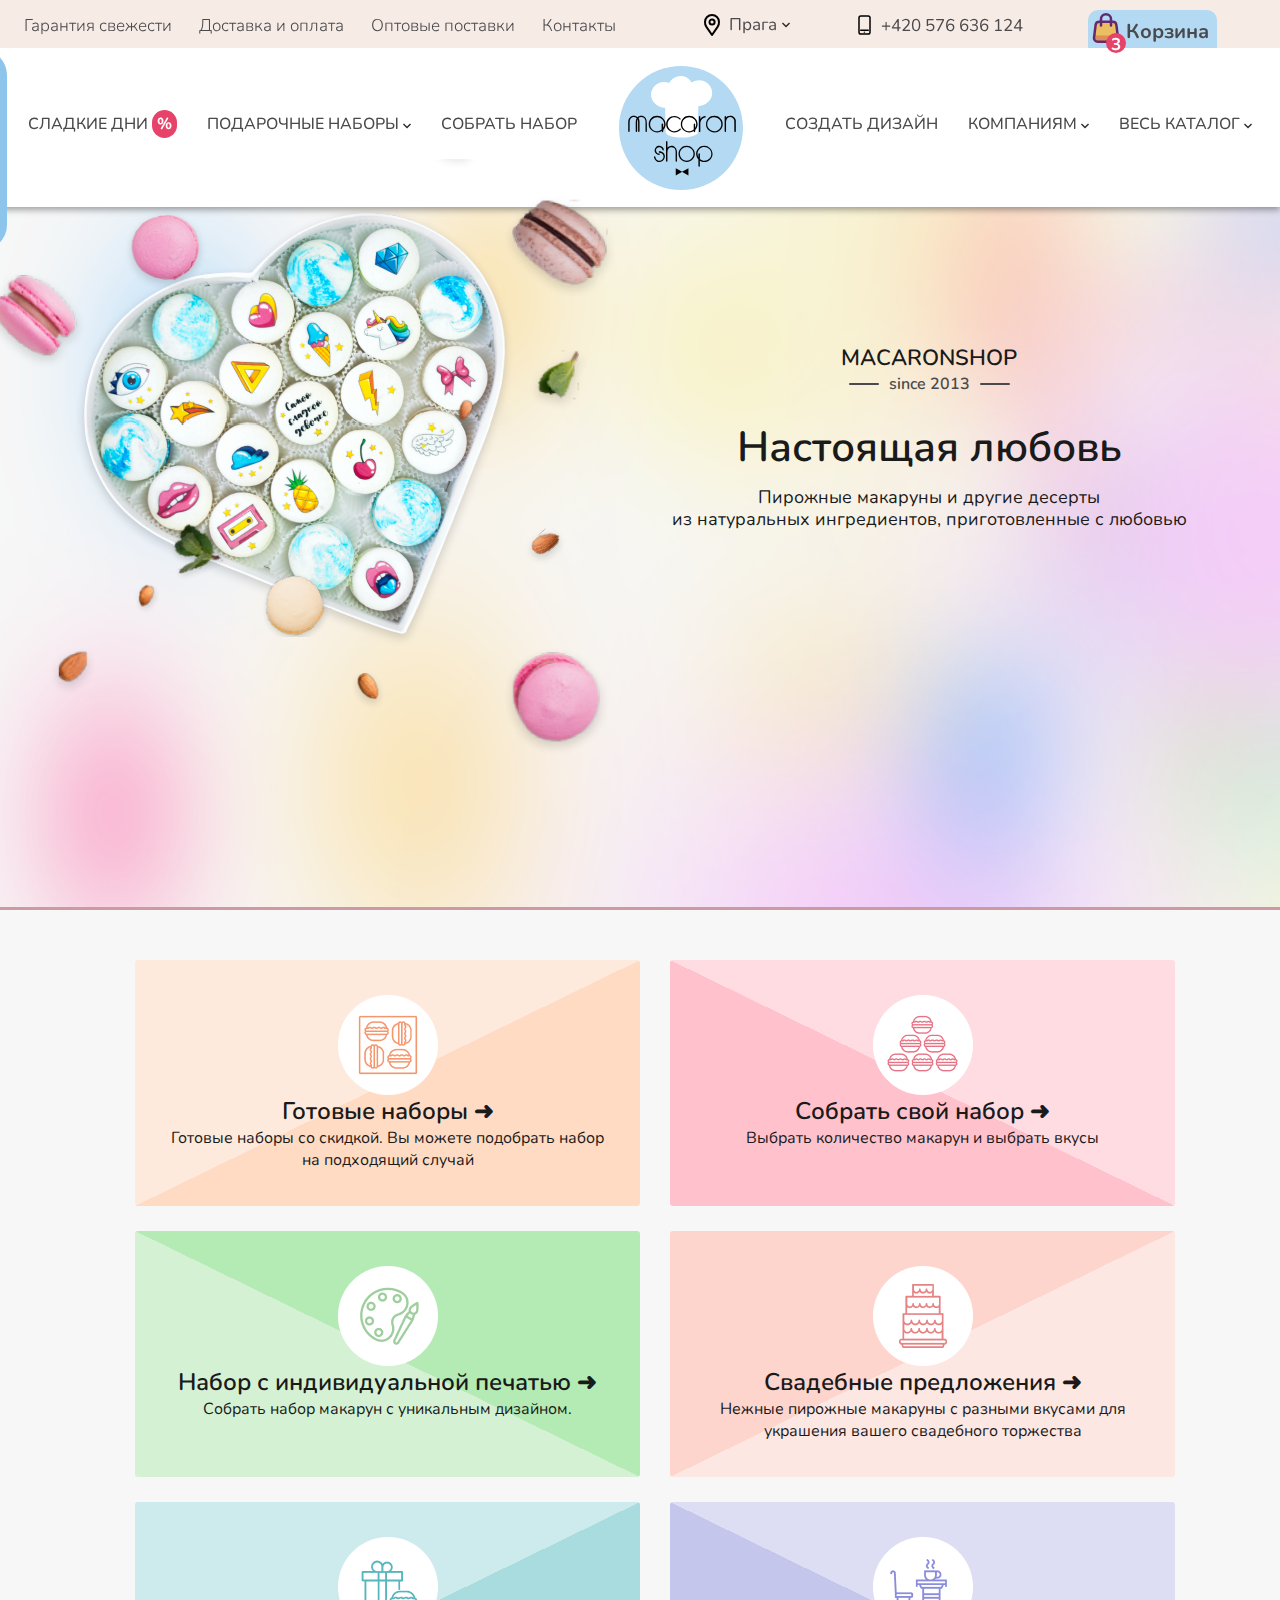
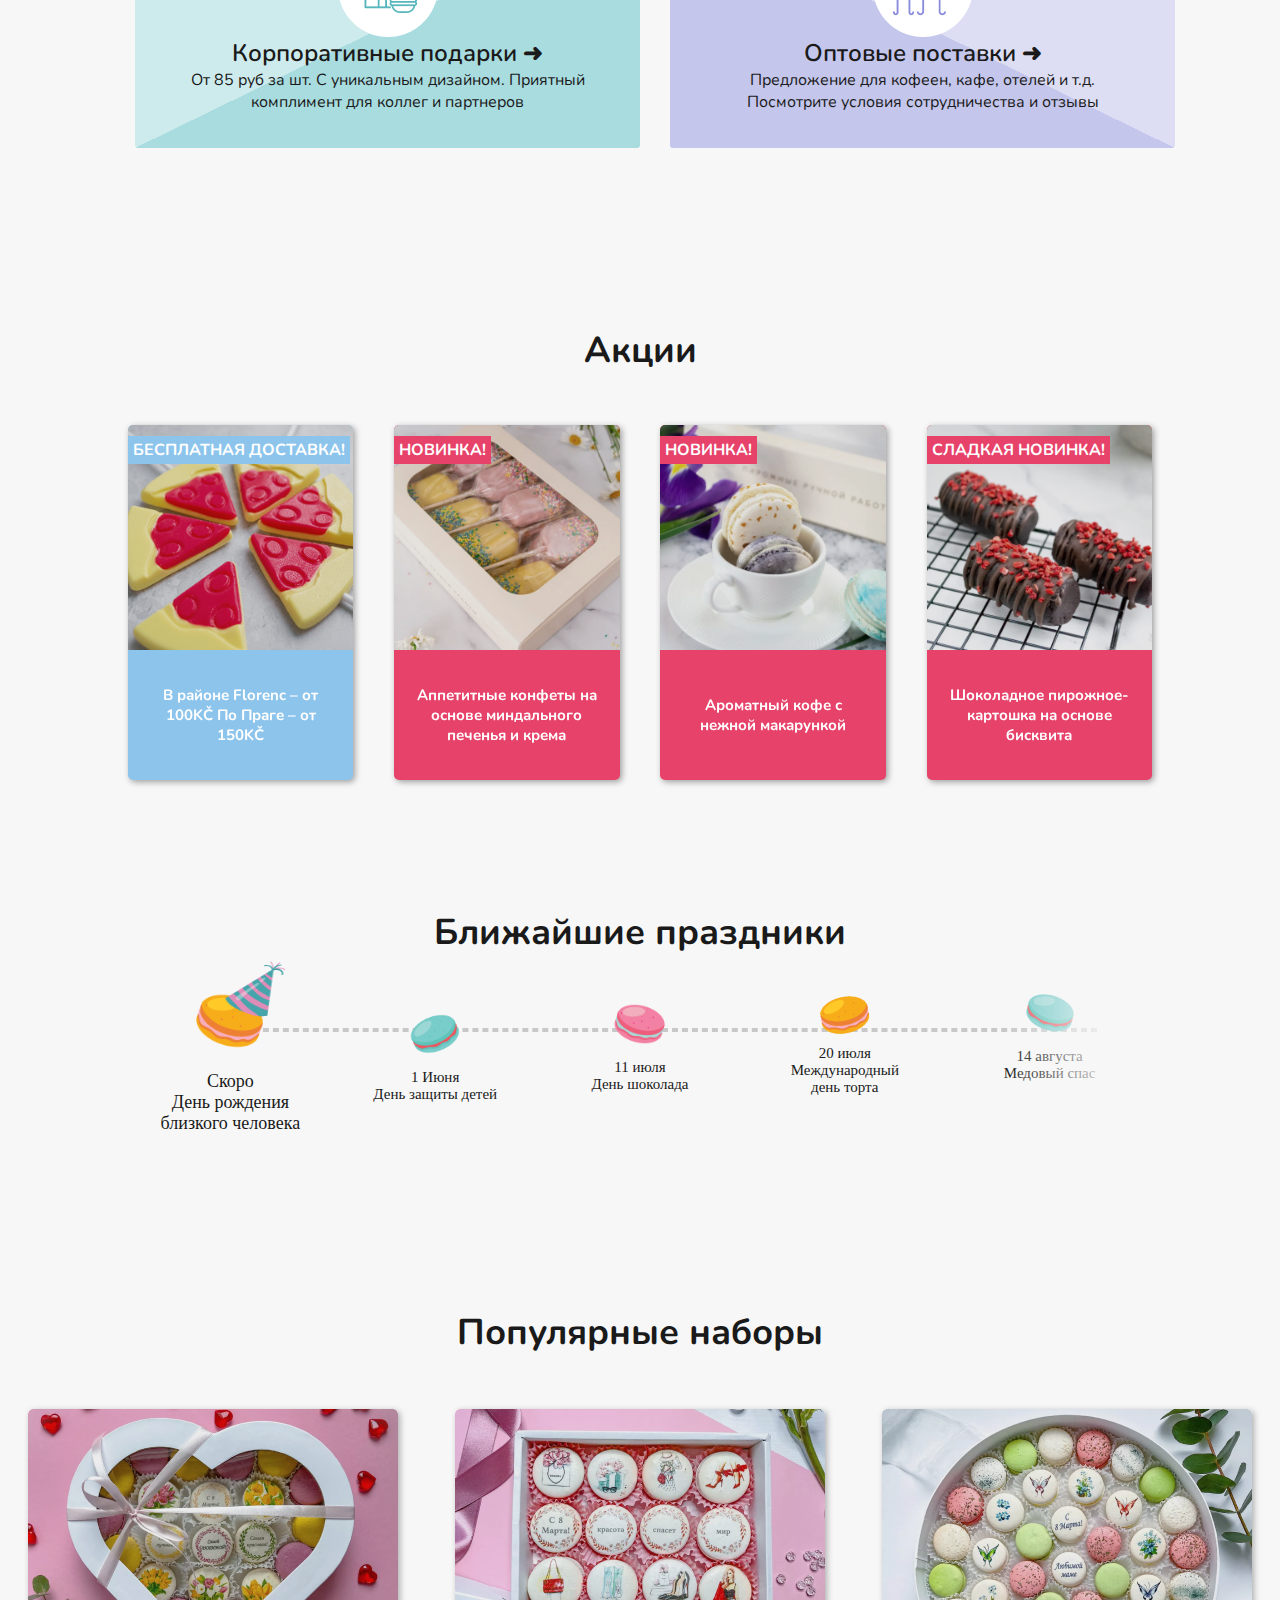
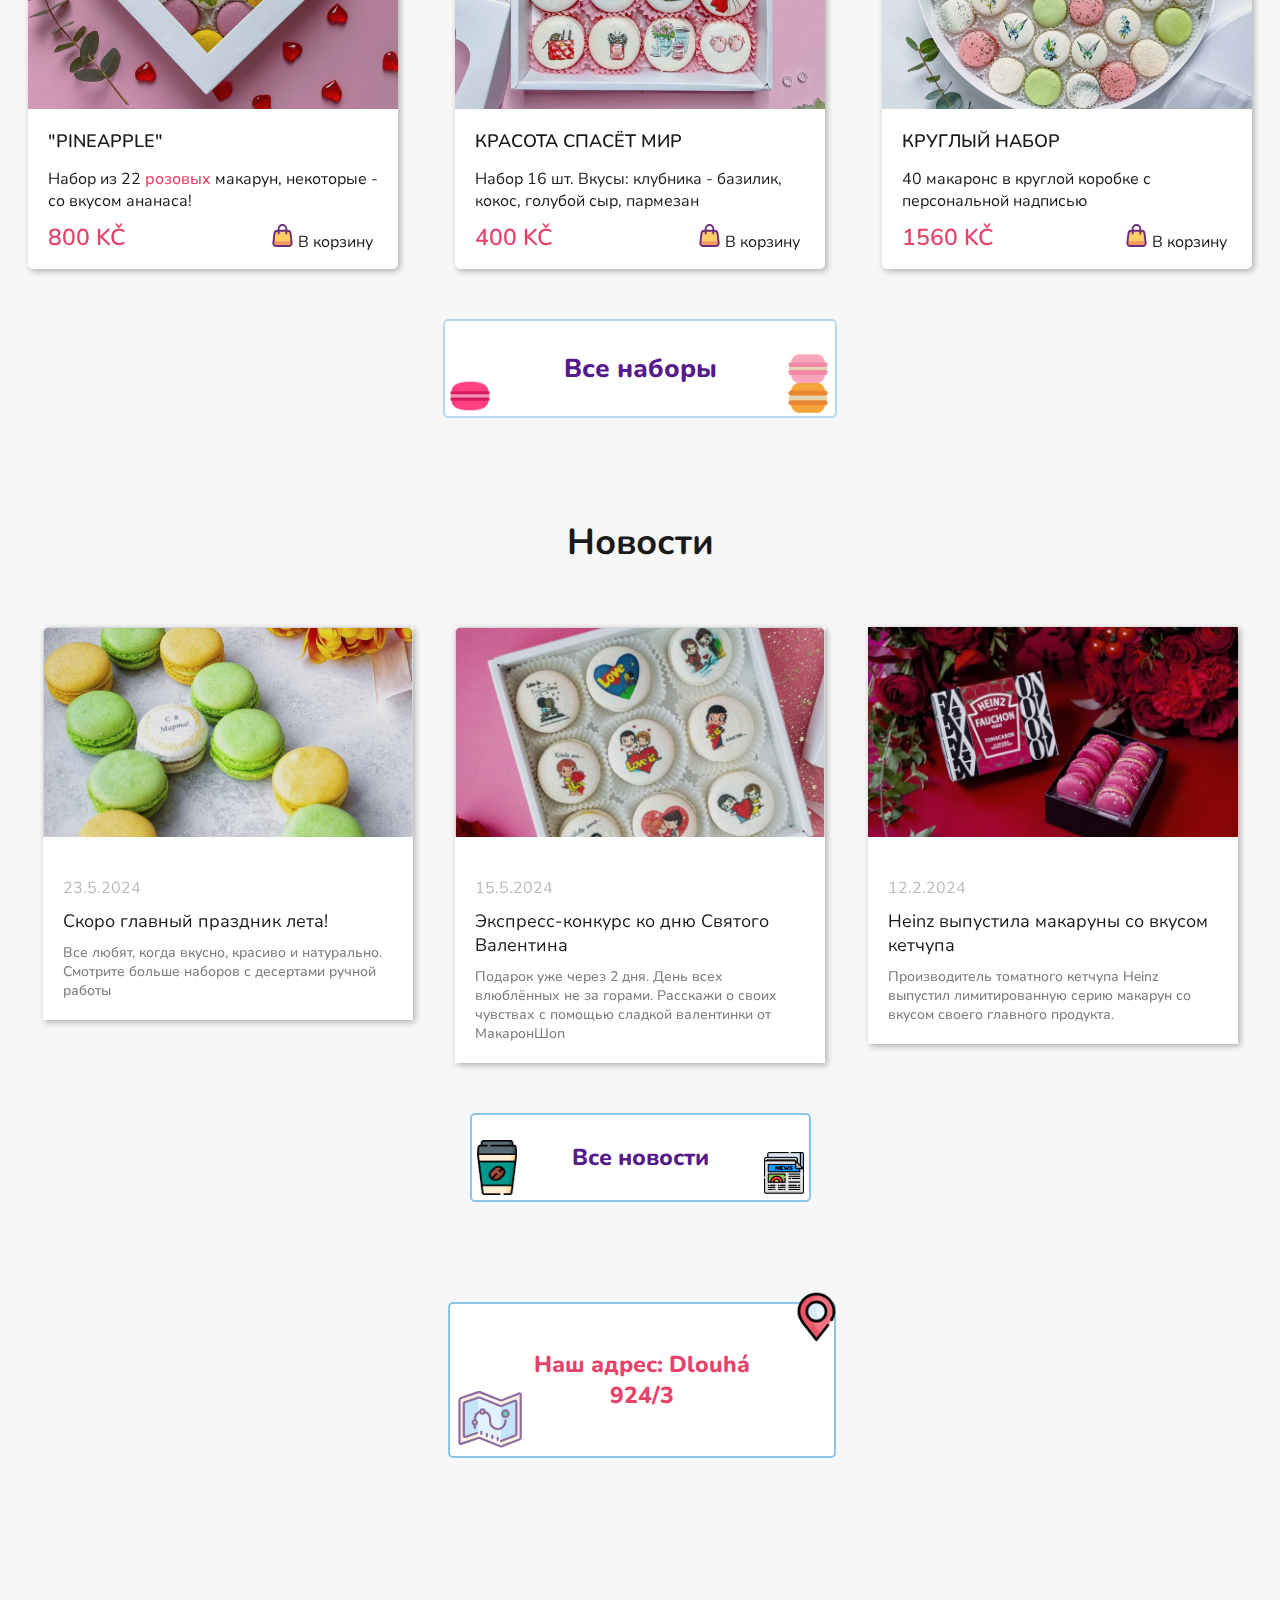
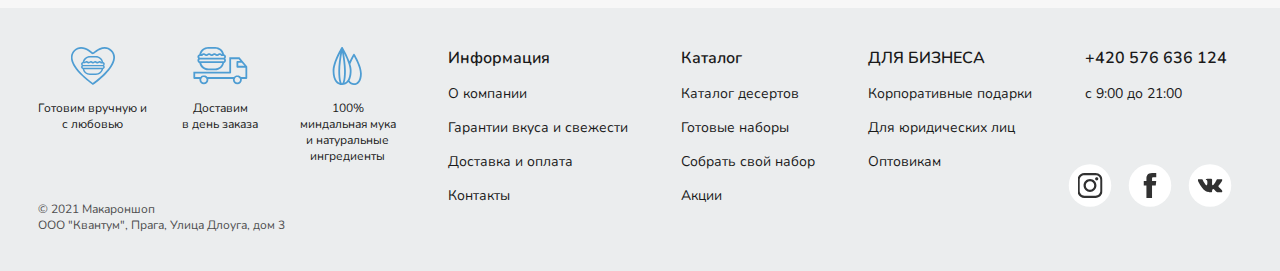
==== commit 737daab6: "Final fixes" ====
--- a/HomePage.html
+++ b/HomePage.html
@@ -1,10 +1,11 @@
 <!DOCTYPE html>
 <html lang="en">
   <head>
-    <link rel="stylesheet" href="./Home Page/styles/style.min.css" />
+    <link rel="stylesheet" href="./Home Page/styles/style.min.css"/>
     <meta charset="UTF-8" />
     <meta name="viewport" content="width=device-width, initial-scale=1.0" />
     <title>HomePage</title>
+    <link rel="icon" href="./icons/FavIcon.png" type="image/x-icon">
   </head>
   <body>
     <header>
@@ -192,30 +193,35 @@
       </section>
 
       <ul class="CardlistSections">
-        <li>    
-            <img src="./icons/Burgers1.png" alt=""></img>
-            <span>Готовые наборы ➜</span>
-            <span>Готовые наборы со скидкой. Вы можете подобрать набор на подходящий случай</span>
+        <li>
+          <img src="./icons/Burgers1.png" alt=""></img>
+          <span>Готовые наборы ➜</span>
+          <span>Готовые наборы со скидкой. Вы можете подобрать набор на подходящий случай</span>
+          <a href="#KitSection"></a>
         </li>
         <li>
             <img src="./icons/Burgers2.png" alt=""></img>
             <span>Собрать свой набор ➜</span>
             <span>Выбрать количество макарун и выбрать вкусы</span>
+            <a href="#KitSection"></a>
         </li>
         <li>
             <img src="./icons/Paint.png" alt=""></img>
             <span>Набор с индивидуальной печатью ➜</span>
             <span>Собрать набор макарун с уникальным дизайном. </span>
+            <a href="#KitSection"></a>
         </li>
         <li>
             <img src="./icons/BigCake.png" alt=""></img>
             <span>Свадебные предложения ➜</span>
             <span>Нежные пирожные макаруны с разными вкусами для украшения вашего свадебного торжества</span>
+            <a href="#DatesSection"></a>
         </li>
         <li>
             <img src="./icons/Present.png" alt=""></img>
             <span>Корпоративные подарки ➜</span>
             <span>От 85 руб за шт. С уникальным дизайном. Приятный комплимент для коллег и партнеров</span>
+            <a href="#DatesSection"></a>
         </li>
         <li>
             <img src="./icons/Cafe.png" alt=""></img>
@@ -266,7 +272,7 @@
         </ul>
       </section>
 
-      <section class="Dates">
+      <section class="Dates" id="DatesSection">
         <span class="ListName">Ближайшие праздники</span>
         <ul>
           <li>
@@ -301,7 +307,7 @@
         <div class="BorderRight"></div>
       </section>
 
-      <section class="Kits">
+      <section class="Kits" id="KitSection">
         <span class="Name">Популярные наборы</span>
         <ul class="List">
           <li class="Card">
@@ -506,5 +512,4 @@
       </ul>
     </footer>
   </body>
-</html>
-  +</html>--- a/Home Page/styles/style.min.css
+++ b/Home Page/styles/style.min.css
@@ -1 +1 @@
-@import"https://fonts.googleapis.com/css2?family=Nunito:ital,wght@0,200..1000;1,200..1000&display=swap";header .PCheader{color:var(--GrayColor-1);width:100%;height:207px;background-color:var(--WhiteColor-1);-webkit-filter:drop-shadow(0px 3px 3px rgba(26, 26, 26, 0.3882352941));filter:drop-shadow(0px 3px 3px rgba(26, 26, 26, 0.3882352941))}header .PCheader .Upper{background-color:var(--WhiteColor-2);height:48px;width:100%;display:-webkit-box;display:-ms-flexbox;display:flex}header .PCheader .Upper .ButtonBar{width:50%;display:-webkit-box;display:-ms-flexbox;display:flex;-webkit-box-pack:space-evenly;-ms-flex-pack:space-evenly;justify-content:space-evenly}header .PCheader .Upper .ButtonBar li{margin-top:12px;font-weight:300;font-size:17px;border-radius:7px;padding:2px 3px}header .PCheader .Upper .ButtonBar li:hover{color:var(--BlackColor-1);-webkit-transition:var(--transition-1);transition:var(--transition-1);height:20px;font-weight:500;-webkit-transform:translateY(-2px);transform:translateY(-2px)}header .PCheader .Upper .Store{width:35%;display:-webkit-box;display:-ms-flexbox;display:flex;-webkit-box-pack:space-evenly;-ms-flex-pack:space-evenly;justify-content:space-evenly}header .PCheader .Upper .Store li{height:24px;font-size:17px;text-align:center;margin-top:10px;display:-webkit-box;display:-ms-flexbox;display:flex;-webkit-box-pack:start;-ms-flex-pack:start;justify-content:flex-start;padding:3px}header .PCheader .Upper .Store li :nth-child(2){margin:0px 5px}header .PCheader .Upper .Store li :last-child{height:-webkit-fit-content;height:-moz-fit-content;height:fit-content;-ms-flex-item-align:center;align-self:center}header .PCheader .Upper .Store li:hover{-webkit-transition:var(--transition-1);transition:var(--transition-1);font-weight:500;-webkit-transform:translateY(-2px);transform:translateY(-2px)}header .PCheader .Upper #StoreBasket{background-color:var(--BlueColor-1);color:var(--GrayColor-1);border-radius:10px 10px 0px 0px;height:32px;margin-top:10px;font-size:17px;text-align:center;display:-webkit-box;display:-ms-flexbox;display:flex;-webkit-box-pack:start;-ms-flex-pack:start;justify-content:flex-start;padding:3px}header .PCheader .Upper #StoreBasket img{width:30px;height:30px;-webkit-filter:brightness(0.92);filter:brightness(0.92)}header .PCheader .Upper #StoreBasket span{margin-top:5px;padding:0px 5px;font-size:20px;font-weight:500;font-weight:700}header .PCheader .Upper #StoreBasket div{position:fixed;background-color:var(--RedColor-1);font-weight:700;color:var(--WhiteColor-1);border-radius:10px;height:20px;width:20px;margin:20px 0px 0px 15px}header .PCheader .Upper #StoreBasket:hover{color:var(--BlackColor-1);-webkit-transition:var(--transition-1);transition:var(--transition-1);-webkit-transform:translateY(-6px);transform:translateY(-6px);height:38px;color:var(--WhiteColor-4)}header .PCheader .Upper #StoreBasket:hover img{-webkit-transition:var(--transition-1);transition:var(--transition-1);-webkit-filter:brightness(1);filter:brightness(1)}header .PCheader .Lower{display:-webkit-box;display:-ms-flexbox;display:flex;-ms-flex-pack:distribute;justify-content:space-around}header .PCheader .Lower .MainLogo{margin-top:18px}header .PCheader .Lower ul{height:100%;display:-webkit-box;display:-ms-flexbox;display:flex}header .PCheader .Lower ul .sale{font-weight:700;color:var(--WhiteColor-1);border-radius:20px;padding:3px 5px;background-color:var(--RedColor-1)}header .PCheader .Lower ul li{font-weight:500;text-transform:uppercase;margin:60px 10px 0px 10px;color:var(--GrayColor-1);padding:5px}header .PCheader .Lower ul li:hover{-webkit-transition:ease-in-out .5s;transition:ease-in-out .5s;-webkit-transform:translateY(-3px);transform:translateY(-3px);color:var(--BlackColor);background-color:#e7e9eb;border-radius:10px}.MainIcons{background-color:var(--BlueColor-2);top:50px;left:-43px;width:50px;height:200px;z-index:15;border-radius:0px 25px 25px 0px;position:fixed;display:-webkit-box;display:-ms-flexbox;display:flex;-webkit-box-pack:space-evenly;-ms-flex-pack:space-evenly;justify-content:space-evenly;-webkit-box-orient:vertical;-webkit-box-direction:normal;-ms-flex-direction:column;flex-direction:column}.MainIcons img{width:40px;height:40px;padding:3px;border-radius:17px}.MainIcons img:hover{background-color:rgba(0,0,0,.285);scale:1.05;-webkit-transition:ease-in-out .2s;transition:ease-in-out .2s;-webkit-transform:rotate(-4deg);transform:rotate(-4deg)}.MainIcons:hover{left:0px;-webkit-transition:var(--transition-2);transition:var(--transition-2)}@media screen and (max-width: 750px){.PCheader{display:none}.MainIcons{display:none}}@media screen and (min-width: 750px){header .MobHeader{display:none}}@media screen and (max-width: 830px){header .Lower li{font-size:12px}}@media screen and (max-width: 750px){header{width:100%}header .PCheader{display:none}header .MainIcons{display:none}header .MobHeader{width:100%;height:60px;background-color:var(--WhiteColor-2);display:-webkit-box;display:-ms-flexbox;display:flex;-ms-flex-pack:distribute;justify-content:space-around;padding:2px 0}header .MobHeader .Logo{margin:0px}header .MobHeader .Logo img{height:60px;width:60px}header .MobHeader .Menu{padding:10px;width:40px;height:40px;min-width:40px;display:-webkit-box;display:-ms-flexbox;display:flex;-webkit-box-orient:vertical;-webkit-box-direction:normal;-ms-flex-direction:column;flex-direction:column;-webkit-box-pack:space-evenly;-ms-flex-pack:space-evenly;justify-content:space-evenly}header .MobHeader .Menu span{height:4px;background-color:var(--BlackColor);border-radius:5px;width:100%}header .MobHeader .Menu span:last-child{width:80%}header .MobHeader .Basket{height:60px;width:60px;position:relative}header .MobHeader .Basket img{margin:10px;width:40px;height:40px}header .MobHeader .Basket .Count{background-color:var(--RedColor-1);border-radius:50%;width:20px;height:20px;position:absolute;text-align:center;font-size:16px;padding:3px;color:var(--WhiteColor-1);font-weight:400;top:40px;right:10%}}.MainIcons .popup{position:fixed;width:110%;height:200%;background-color:rgba(10,18,39,.514)}.MainIcons .popup .popupBody{padding-top:10%;display:-webkit-box;display:-ms-flexbox;display:flex;-webkit-box-align:center;-ms-flex-align:center;align-items:center;-webkit-box-pack:center;-ms-flex-pack:center;justify-content:center;min-height:100%}.MainIcons .popup .popupBody .popupClose{padding:4px;border-radius:30px;text-align:center;font-size:40px;width:50px;height:50px;background-color:var(--WhiteColor-1);position:absolute;top:-5%;right:-10%}.MainIcons .LoginSection{position:relative;border-radius:10px;background-color:var(--WhiteColor-2);margin:12%;width:76%;height:-webkit-fit-content;height:-moz-fit-content;height:fit-content}.MainIcons .LoginSection .Login{padding:5% 20%}.MainIcons .LoginSection .MainName{text-align:center;font-size:35px;font-weight:700}.MainIcons .LoginSection .FormsList{letter-spacing:3px;display:-webkit-box;display:-ms-flexbox;display:flex;-webkit-box-orient:vertical;-webkit-box-direction:normal;-ms-flex-direction:column;flex-direction:column;margin-bottom:40px}.MainIcons .LoginSection .FormsList li{width:100%}.MainIcons .LoginSection .FormsList li .FormName{margin-left:2.5%;font-weight:400;font-size:23px}.MainIcons .LoginSection .FormsList li form{width:100%}.MainIcons .LoginSection .FormsList li form input{overflow:hidden;color:var(--BlueColor-2);font-weight:800;font-size:20px;width:80%;padding:3% 10%;margin:1% 2.5% 2.5% 2.5%;letter-spacing:2px;word-spacing:12px;border-radius:20px}.MainIcons .LoginSection .LogInSubmit{letter-spacing:3px;text-align:center;background-color:var(--RedColor-1);margin-left:2.5%;font-weight:800;font-size:20px;width:80%;padding:3% 10%;border-radius:20px;color:var(--WhiteColor-1)}.MainIcons .LoginSection .Text{margin-top:20px;text-align:center;color:var(--GrayColor-3);font-weight:600;padding-bottom:50px}.MainIcons .LoginSection .Text a{color:var(--RedColor-1);font-weight:800}.MainIcons .popup{opacity:0;visibility:hidden;-webkit-transition:.15s ease-in-out;transition:.15s ease-in-out}.MainIcons .popup:target{opacity:1;visibility:visible}main .MainLogoText{background-image:url(../images/MainBack.png);background-repeat:no-repeat;border-bottom:3px solid #cc9aa2}main .MainLogoText .MainText{position:absolute;width:450px;-webkit-box-align:center;-ms-flex-align:center;align-items:center;top:343px;left:55%;position:absolute;display:-webkit-box;display:-ms-flexbox;display:flex;-webkit-box-orient:vertical;-webkit-box-direction:normal;-ms-flex-direction:column;flex-direction:column;font-weight:600}main .MainLogoText .MainText ul #year{font-size:16px;color:var(--GrayColor-1);display:-webkit-box;display:-ms-flexbox;display:flex;-webkit-box-orient:horizontal;-webkit-box-direction:normal;-ms-flex-direction:row;flex-direction:row;-webkit-box-pack:center;-ms-flex-pack:center;justify-content:center}main .MainLogoText .MainText ul #year .Line{width:30px;height:2px;background-color:var(--GrayColor-1);-ms-flex-item-align:center;align-self:center;margin:0px 10px;border-radius:10px}main .MainLogoText .MainText .Name{text-transform:uppercase;font-size:22px;text-align:center}main .MainLogoText .MainText .Slogan{margin:24px auto 10px auto;font-weight:600;font-size:42px}main .MainLogoText .MainText .Text{font-weight:400;font-size:18px;text-align:center;text-wrap:nowrap;line-height:22px}main .CardlistSections{display:grid;grid-template-columns:50% 50%;grid-template-rows:auto auto auto;grid-auto-flow:row;gap:25px 30px;margin:50px 135px}main .CardlistSections li{display:-webkit-box;display:-ms-flexbox;display:flex;-webkit-box-orient:vertical;-webkit-box-direction:normal;-ms-flex-direction:column;flex-direction:column;-webkit-box-pack:start;-ms-flex-pack:start;justify-content:start;-webkit-box-align:center;-ms-flex-align:center;align-items:center;padding:35px;text-align:center;border-radius:3;background-color:#ffdbc3}main .CardlistSections li span:nth-child(2){font-size:24px;font-weight:600}main .CardlistSections li:hover{border-radius:30px;-webkit-transition:ease-in-out .3s;transition:ease-in-out .3s;-webkit-transform:scale(1.02) translateY(-8px);transform:scale(1.02) translateY(-8px)}main .CardlistSections li:hover :nth-child(2){background-color:rgba(0,0,0,.12);border-radius:20px;padding:7px 15px 2px 5px;-webkit-transition:ease-in-out .3s;transition:ease-in-out .3s;margin:5px 0px}main .CardlistSections li:hover :nth-child(1){-webkit-transform:rotate(360deg);transform:rotate(360deg);-webkit-transition:ease-in-out .75s;transition:ease-in-out .75s}main .CardlistSections li img{height:100px;width:100px}main .CardlistSections li:first-child{background:-webkit-gradient(linear, left top, right bottom, color-stop(50%, #feeadc), color-stop(50%, #FFDBC3));background:linear-gradient(to bottom right, #feeadc 50%, #FFDBC3 50%)}main .CardlistSections li:nth-child(2){background:-webkit-gradient(linear, right top, left bottom, color-stop(50%, #fedce2), color-stop(50%, #FFC2CC));background:linear-gradient(to bottom left, #fedce2 50%, #FFC2CC 50%)}main .CardlistSections li:nth-child(3){background:-webkit-gradient(linear, left bottom, right top, color-stop(50%, #d4f2d3), color-stop(50%, #B4EAB3));background:linear-gradient(to top right, #d4f2d3 50%, #B4EAB3 50%)}main .CardlistSections li:nth-child(4){background:-webkit-gradient(linear, right bottom, left top, color-stop(50%, #fde7e2), color-stop(50%, #FDD5CD));background:linear-gradient(to top left, #fde7e2 50%, #FDD5CD 50%)}main .CardlistSections li:nth-child(5){background:-webkit-gradient(linear, left top, right bottom, color-stop(50%, #cdeaec), color-stop(50%, #A8DCDF));background:linear-gradient(to bottom right, #cdeaec 50%, #A8DCDF 50%)}main .CardlistSections li:nth-child(6){background:-webkit-gradient(linear, right top, left bottom, color-stop(50%, #dddef3), color-stop(50%, #C4C6EC));background:linear-gradient(to bottom left, #dddef3 50%, #C4C6EC 50%)}main .OnSale{display:-webkit-box;display:-ms-flexbox;display:flex;-webkit-box-orient:vertical;-webkit-box-direction:normal;-ms-flex-direction:column;flex-direction:column;-ms-flex-pack:distribute;justify-content:space-around;padding:10%;text-align:center}main .OnSale .Name{font-size:36px;font-weight:700;text-align:center;margin-bottom:50px}main .OnSale .List{display:-webkit-box;display:-ms-flexbox;display:flex;-webkit-box-orient:horizontal;-webkit-box-direction:normal;-ms-flex-direction:row;flex-direction:row;-webkit-box-pack:justify;-ms-flex-pack:justify;justify-content:space-between}main .OnSale .List .Card{-webkit-filter:drop-shadow(2px 2px 3px rgba(0, 0, 0, 0.363));filter:drop-shadow(2px 2px 3px rgba(0, 0, 0, 0.363));padding:0 0;border-radius:5px;display:-webkit-box;display:-ms-flexbox;display:flex;-webkit-box-orient:vertical;-webkit-box-direction:normal;-ms-flex-direction:column;flex-direction:column;-webkit-box-pack:justify;-ms-flex-pack:justify;justify-content:space-between;color:var(--WhiteColor-1);display:flex;flex-direction:column;position:relative;width:22%;height:22%;background-color:var(--RedColor-1)}main .OnSale .List .Card:hover{overflow:hidden}main .OnSale .List .Card:hover img{scale:1.04;-webkit-transition:ease-in-out 300ms;transition:ease-in-out 300ms;-webkit-filter:brightness(1) grayscale(0);filter:brightness(1) grayscale(0)}main .OnSale .List .Card span:nth-child(2){padding:20px 20px;border-radius:0;display:-webkit-box;display:-ms-flexbox;display:flex;-webkit-box-orient:vertical;-webkit-box-direction:normal;-ms-flex-direction:column;flex-direction:column;-webkit-box-pack:justify;-ms-flex-pack:justify;justify-content:space-between;height:90px;text-align:center;display:flex;flex-direction:column;-webkit-box-pack:center;-ms-flex-pack:center;justify-content:center;font-size:15px;font-weight:700}main .OnSale .List .Card img{width:100%;height:28%;-webkit-filter:brightness(0.9) grayscale(0.2);filter:brightness(0.9) grayscale(0.2)}main .OnSale .List .Card:first-child{background-color:var(--BlueColor-2)}main .OnSale .List .Strip{z-index:2;position:absolute;top:3%;background-color:var(--RedColor-1);padding:3px 5px;font-weight:bolder}main .OnSale .List #FreeDel{background-color:var(--BlueColor-2)}main .Dates{height:300px;width:80%;margin:0px 10%;position:relative}main .Dates .ListName{font-size:36px;font-weight:700;text-align:center;display:-webkit-box;display:-ms-flexbox;display:flex;-webkit-box-pack:center;-ms-flex-pack:center;justify-content:center;margin:auto auto 30px auto}main .Dates ul{z-index:1;position:absolute;width:100%;display:-webkit-box;display:-ms-flexbox;display:flex;-webkit-box-pack:justify;-ms-flex-pack:justify;justify-content:space-between}main .Dates ul li{margin:auto 20px;width:200px;text-align:center;display:-webkit-box;display:-ms-flexbox;display:flex;-webkit-box-orient:vertical;-webkit-box-direction:normal;-ms-flex-direction:column;flex-direction:column;-webkit-box-pack:space-evenly;-ms-flex-pack:space-evenly;justify-content:space-evenly;font-size:15px;font-weight:400}main .Dates ul li .Birthday{position:relative}main .Dates ul li .Birthday .BirthCap{position:absolute;left:45%;bottom:40px}main .Dates ul li span{font-family:cursive}main .Dates ul li img{width:58px;height:50px;-ms-flex-item-align:center;align-self:center;margin-bottom:10px}@media(max-width: 1300px){main .Dates ul li:nth-child(2){-webkit-transform:translateY(-5px);transform:translateY(-5px)}main .Dates ul li:nth-child(3){-webkit-transform:translateY(-15px);transform:translateY(-15px)}main .Dates ul li:nth-child(4){-webkit-transform:translateY(-20px);transform:translateY(-20px)}main .Dates ul li:last-child{-webkit-transform:translateY(-20px);transform:translateY(-20px)}}main .Dates ul li:first-child{font-weight:500;font-size:18px}main .Dates ul li:first-child img{width:78px;height:68px}main .Dates ul li:nth-child(4) img{-webkit-transform:translateY(5px) rotate(-30deg);transform:translateY(5px) rotate(-30deg)}main .Dates ul li:last-child{margin-top:2%}main .Dates ul li:last-child img{-webkit-transform:rotate(40deg);transform:rotate(40deg)}main .Dates .Line{width:99%;left:95px;z-index:0;position:absolute;top:40%;border:2px dashed #c8c8c8}main .Dates .BorderRight{width:540px;height:350px;background:-webkit-gradient(linear, right top, left top, color-stop(50%, var(--WhiteColor-3)), to(transparent));background:linear-gradient(to left, var(--WhiteColor-3) 50%, transparent);position:absolute;top:-10px;right:0px;z-index:8}main .Kits{margin-top:100px;display:-webkit-box;display:-ms-flexbox;display:flex;-webkit-box-orient:vertical;-webkit-box-direction:normal;-ms-flex-direction:column;flex-direction:column;-webkit-box-pack:justify;-ms-flex-pack:justify;justify-content:space-between}main .Kits .Name{font-size:36px;font-weight:700;text-align:center;margin-bottom:42px}main .Kits .List{-ms-flex-wrap:wrap;flex-wrap:wrap;display:-webkit-box;display:-ms-flexbox;display:flex;width:100%;-ms-flex-pack:distribute;justify-content:space-around}main .Kits .List .Card{background-color:var(--WhiteColor-1);margin-top:10px;-webkit-filter:drop-shadow(2px 2px 3px rgba(0, 0, 0, 0.3));filter:drop-shadow(2px 2px 3px rgba(0, 0, 0, 0.3));padding:auto auto;border-radius:5px;display:-webkit-box;display:-ms-flexbox;display:flex;-webkit-box-orient:vertical;-webkit-box-direction:normal;-ms-flex-direction:column;flex-direction:column;-webkit-box-pack:justify;-ms-flex-pack:justify;justify-content:space-between;width:370px;height:460px}main .Kits .List .Card:hover{overflow:hidden}main .Kits .List .Card:hover .MainImage{scale:1.02;-webkit-transition:ease-in-out 300ms;transition:ease-in-out 300ms;-webkit-filter:brightness(1) grayscale(0);filter:brightness(1) grayscale(0)}main .Kits .List .Card .CardName{text-transform:uppercase;margin-bottom:15px;font-size:18px;font-weight:600}main .Kits .List .Card .CardText{font-weight:400;margin-bottom:10px}main .Kits .List .Card .CardText .Pink{color:var(--RedColor-1);font-weight:500}main .Kits .List .Card .MainImage{max-width:100%;-webkit-filter:brightness(0.93) grayscale(0.13);filter:brightness(0.93) grayscale(0.13);height:300px}main .Kits .List .Card .Text{padding:20px 20px;border-radius:0px;display:-webkit-box;display:-ms-flexbox;display:flex;-webkit-box-orient:vertical;-webkit-box-direction:normal;-ms-flex-direction:column;flex-direction:column;-webkit-box-pack:justify;-ms-flex-pack:justify;justify-content:space-between}main .Kits .List .Card .CardBuy{display:-webkit-box;display:-ms-flexbox;display:flex;-webkit-box-pack:justify;-ms-flex-pack:justify;justify-content:space-between}main .Kits .List .Card .CardBuy .Price{color:var(--RedColor-1);font-weight:600;font-size:23px}main .Kits .List .Card .CardBuy .ToCart{padding:2px 5px}main .Kits .List .Card .CardBuy .ToCart img{width:23px;height:23px}main .Kits .List .Card .CardBuy .ToCart:hover{background-color:rgba(0,0,0,.2);border-radius:5px;padding:2px 5px;-webkit-transition:var(--transition-1);transition:var(--transition-1);-webkit-transform:translateY(-2px);transform:translateY(-2px)}main .Kits .Button{margin:50px;-ms-flex-item-align:center;align-self:center;width:330px;background-color:var(--WhiteColor-1);border:2px solid var(--BlueColor-1);border-radius:5px;text-align:center;padding:30px;font-size:26px;font-weight:800;position:relative}main .Kits .Button:hover{background-color:var(--BlueColor-1);-webkit-transition:ease-in-out 100ms;transition:ease-in-out 100ms;border:2px solid var(--BlueColor-2)}main .Kits .Button:hover #Top{-webkit-transition:var(--transition-1);transition:var(--transition-1);-webkit-transform:translateY(-8px) rotate(4deg);transform:translateY(-8px) rotate(4deg)}main .Kits .Button:hover #Mid{-webkit-transition:var(--transition-1);transition:var(--transition-1);-webkit-transform:translateY(-5px) rotate(-1deg);transform:translateY(-5px) rotate(-1deg);height:4px}main .Kits .Button:hover #Bottom{-webkit-transition:var(--transition-1);transition:var(--transition-1);-webkit-transform:translateY(-3px);transform:translateY(-3px)}main .Kits .Button:hover #Top1{-webkit-animation:TopAnimation 1s ease-in-out forwards;animation:TopAnimation 1s ease-in-out forwards}main .Kits .Button:hover #Mid1{-webkit-animation:MidAnimation 1s ease-in-out forwards;animation:MidAnimation 1s ease-in-out forwards}main .Kits .Button:hover #Bot3{-webkit-animation:Bot2Animation 1s ease-in-out forwards;animation:Bot2Animation 1s ease-in-out forwards}main .Kits .Button:hover #Bot2{-webkit-transition:var(--transition-1);transition:var(--transition-1);-webkit-animation:BottomAnimation .7s ease-in-out forwards;animation:BottomAnimation .7s ease-in-out forwards}main .Kits .Button .MacaronBounce{scale:1.3;position:absolute;height:30px;width:30px;display:-webkit-box;display:-ms-flexbox;display:flex;-webkit-box-orient:vertical;-webkit-box-direction:normal;-ms-flex-direction:column;flex-direction:column;-webkit-box-pack:center;-ms-flex-pack:center;justify-content:center;top:60px;left:10px}main .Kits .Button .MacaronBounce img{width:30px;height:10px}main .Kits .Button .MacaronBounce img:nth-child(2){height:2.25px}main .Kits .Button .MacaronsBounce{scale:1.3;position:absolute;width:30px;display:-webkit-box;display:-ms-flexbox;display:flex;-webkit-box-orient:vertical;-webkit-box-direction:normal;-ms-flex-direction:column;flex-direction:column;-webkit-box-pack:center;-ms-flex-pack:center;justify-content:center;top:40px;right:3%}main .Kits .Button .MacaronsBounce img{width:30px;height:10px}main .Kits .Button .MacaronsBounce img:nth-child(2){height:2.25px}main .Kits .Button .MacaronsBounce img:nth-child(4){height:22.25px}main .News .Name{font-size:36px;font-weight:700;text-align:center;margin:50px auto}main .News .List{-ms-flex-wrap:wrap;flex-wrap:wrap;display:-webkit-box;display:-ms-flexbox;display:flex;-webkit-box-pack:space-evenly;-ms-flex-pack:space-evenly;justify-content:space-evenly}main .News .List .Card{margin-top:10px;background-color:var(--WhiteColor-1);-webkit-filter:drop-shadow(2px 2px 3px rgba(0, 0, 0, 0.3));filter:drop-shadow(2px 2px 3px rgba(0, 0, 0, 0.3));display:-webkit-box;display:-ms-flexbox;display:flex;-webkit-box-orient:vertical;-webkit-box-direction:normal;-ms-flex-direction:column;flex-direction:column;-webkit-box-pack:start;-ms-flex-pack:start;justify-content:start;width:370px;height:-webkit-fit-content;height:-moz-fit-content;height:fit-content}main .News .List .Card:hover{overflow:hidden}main .News .List .Card:hover .MainImage{scale:1.02;-webkit-transition:ease-in-out 300ms;transition:ease-in-out 300ms;-webkit-filter:brightness(1) grayscale(0);filter:brightness(1) grayscale(0)}main .News .List .Card .MainImage{-webkit-filter:brightness(0.9) grayscale(0.15);filter:brightness(0.9) grayscale(0.15);height:210px;-o-object-fit:cover;object-fit:cover}main .News .List .Card .CardInfo{padding:20px;-webkit-box-orient:vertical;-webkit-box-direction:normal;-ms-flex-direction:column;flex-direction:column;-webkit-box-pack:space-evenly;-ms-flex-pack:space-evenly;justify-content:space-evenly;display:-webkit-box;display:-ms-flexbox;display:flex}main .News .List .Card .CardInfo .Date{color:var(--GrayColor-2);text-align:start;margin:20px 0px 0px 0px}main .News .List .Card .CardInfo .NameCard{margin:10px 0px;font-weight:600px;font-size:18px}main .News .List .Card .CardInfo .TextCard{font-weight:500;font-size:14px;color:var(--GrayColor-3)}main .News .OutButton{width:100%;display:-webkit-box;display:-ms-flexbox;display:flex;-webkit-box-pack:center;-ms-flex-pack:center;justify-content:center}main .News .OutButton .Button{margin:50px;display:-webkit-box;display:-ms-flexbox;display:flex;-webkit-box-orient:vertical;-webkit-box-direction:normal;-ms-flex-direction:column;flex-direction:column;background-color:var(--WhiteColor-1);border:2px solid var(--BlueColor-2);border-radius:5px;padding:27px 100px;font-size:23px;font-weight:800;position:relative;position:relative}main .News .OutButton .Button .Icons{display:-webkit-box;display:-ms-flexbox;display:flex}main .News .OutButton .Button img{width:40px;height:40px}main .News .OutButton .Button #News1{right:5px;bottom:8px;position:absolute}main .News .OutButton .Button #News2{right:5px;bottom:3px;position:absolute}main .News .OutButton .Button #CupTop{left:5px;bottom:45px;height:15px;position:absolute}main .News .OutButton .Button #CupBot{left:5px;bottom:5px;position:absolute}main .News .OutButton .Button:hover{background-color:var(--BlueColor-1);-webkit-transition:ease-in-out 100ms;transition:ease-in-out 100ms;border:2px solid var(--BlueColor-2)}main .News .OutButton .Button:hover #CupBot{-webkit-transition:var(--transition-2);transition:var(--transition-2);-webkit-transform:translate(0px, -8px) rotate(5deg);transform:translate(0px, -8px) rotate(5deg)}main .News .OutButton .Button:hover #CupTop{-webkit-transition:var(--transition-2);transition:var(--transition-2);-webkit-transform:translate(2px, -18px) rotate(-4deg);transform:translate(2px, -18px) rotate(-4deg)}main .News .OutButton .Button:hover #News1{-webkit-transition:var(--transition-2);transition:var(--transition-2);-webkit-transform:translate(5px, -15px) rotate(7deg);transform:translate(5px, -15px) rotate(7deg)}main .News .OutButton .Button:hover #News2{-webkit-transition:var(--transition-2);transition:var(--transition-2);-webkit-transform:translate(-2px, -8px) rotate(-3deg);transform:translate(-2px, -8px) rotate(-3deg)}main .MainLogoTextMobile{border-bottom:2px solid var(--RedColor-1);margin-top:10px;height:200%;width:100%;position:relative}@media screen and (max-width: 500px){main .MainLogoTextMobile{margin-top:50px}main .MainLogoTextMobile .MainText{scale:.9;top:-10%}}@media screen and (max-width: 430px){main .MainLogoTextMobile{margin-top:50px}main .MainLogoTextMobile .MainText{scale:.7;top:-20%}}main .MainLogoTextMobile .MainText{margin-top:50px;width:100%;-webkit-box-align:center;-ms-flex-align:center;align-items:center;position:absolute;z-index:5;display:-webkit-box;display:-ms-flexbox;display:flex;-webkit-box-orient:vertical;-webkit-box-direction:normal;-ms-flex-direction:column;flex-direction:column;font-weight:600}main .MainLogoTextMobile .MainText ul #year{font-size:16px;color:var(--GrayColor-1);display:-webkit-box;display:-ms-flexbox;display:flex;-webkit-box-orient:horizontal;-webkit-box-direction:normal;-ms-flex-direction:row;flex-direction:row;-webkit-box-pack:center;-ms-flex-pack:center;justify-content:center}main .MainLogoTextMobile .MainText ul #year .Line{width:30px;height:2px;background-color:var(--GrayColor-1);-ms-flex-item-align:center;align-self:center;margin:0px 10px;border-radius:10px}main .MainLogoTextMobile .MainText .Name{text-transform:uppercase;font-size:22px;text-align:center}main .MainLogoTextMobile .MainText .Slogan{margin:24px auto 10px auto;font-weight:600;font-size:42px;text-align:center}main .MainLogoTextMobile .MainText .Text{font-weight:400;font-size:18px;text-align:center;line-height:22px}main .MainLogoTextMobile .MainImageLogo{width:100%;height:100%}@media screen and (max-width: 1000px){main .MainLogoText{display:none}}@media screen and (min-width: 1000px){main .MainLogoTextMobile{display:none}}@media screen and (max-width: 730px){main .Dates{margin-top:100px;position:relative}main .Dates ul{width:100%;-webkit-box-align:center;-ms-flex-align:center;align-items:center;-webkit-box-orient:vertical;-webkit-box-direction:normal;-ms-flex-direction:column;flex-direction:column}main .Dates ul li{width:80%;margin-right:0px;margin-bottom:15px;-webkit-box-orient:horizontal;-webkit-box-direction:normal;-ms-flex-direction:row;flex-direction:row}main .Dates ul li .Birthday{position:relative}main .Dates ul li .Birthday .BirthCap{position:absolute;bottom:40px;left:35%}main .Dates ul li span{text-align:left;width:200px;text-wrap:nowrap}main .Dates ul li:first-child{margin-left:0px}main .Dates ul li:nth-child(2) span{margin-left:22px}main .Dates ul li:nth-child(3) span{margin-left:22px}main .Dates ul li:last-child{display:none}main .Dates ul li:nth-child(4){display:none}main .Dates ul li:nth-child(5){display:none}main .Dates .Line{position:absolute;-webkit-transform:rotate(-90deg);transform:rotate(-90deg);top:270px;left:-20px;width:200px}}@media screen and (max-width: 730px)and (max-width: 350px){main .Dates .Line{left:-40px}}@media screen and (max-width: 730px){main .Dates .BorderRight{display:none}main .MainLogoText{display:none}main .CardlistSections{display:-webkit-box;display:-ms-flexbox;display:flex;-webkit-box-orient:vertical;-webkit-box-direction:normal;-ms-flex-direction:column;flex-direction:column;margin:100px 10px 10px 10px;gap:10px}main .CardlistSections li{display:-webkit-box;display:-ms-flexbox;display:flex;padding:10px 0px}main .CardlistSections li span{scale:.7;text-wrap:wrap;padding:0;margin:0}main .CardlistSections li span:last-child{display:none}main .CardlistSections li img{display:none}main .OnSale{margin-top:100px;padding:0;width:100%}main .OnSale .Name{margin-bottom:10px}main .OnSale .List{padding-left:5%;width:90%;-webkit-box-orient:vertical;-webkit-box-direction:normal;-ms-flex-direction:column;flex-direction:column;gap:15px}main .OnSale .List .Card{width:100%}main .Kits{margin-top:100px}main .Kits .Name{margin-bottom:10px}main .Kits ul{gap:15px}main .Kits .Button{width:70%}main .News{margin-top:100px}main .News img{max-width:100%}main .News .Name{margin:0px 0px 10px 0px}main .News ul{gap:10px}}@media screen and (max-width: 300px){main .Dates{scale:.8}}@media screen and (min-width: 731px){main .Dates .Line{width:85%}main .Dates .BorderRight{right:-10%;width:250px}main .Dates :nth-child(5){margin-top:45px}}.Maps{width:100%;display:-webkit-box;display:-ms-flexbox;display:flex;-webkit-box-orient:vertical;-webkit-box-direction:normal;-ms-flex-direction:column;flex-direction:column;-webkit-box-pack:center;-ms-flex-pack:center;justify-content:center;width:100%}.Maps .ButtonMaps{width:20%;margin:50px 35%;background-color:var(--WhiteColor-1);border:2px solid var(--BlueColor-2);border-radius:5px;padding:45px 5%;font-size:23px;font-weight:800;text-align:center;color:var(--RedColor-1);position:relative}@media screen and (max-width: 600px){.Maps .ButtonMaps{width:50%;margin:50px 20%;padding:10% 5%}}@media screen and (max-width: 380px){.Maps .ButtonMaps{padding-bottom:25%}}.Maps .ButtonMaps:hover{background-color:var(--BlueColor-1);-webkit-transition:ease-in-out 100ms;transition:ease-in-out 100ms;border:2px solid var(--BlueColor-2)}.Maps .ButtonMaps img{position:absolute}.Maps .ButtonMaps #map{width:70px;height:70px;bottom:3%;left:1%}.Maps .ButtonMaps #point{width:50px;height:50px;bottom:75%;right:-2%}.Maps .ButtonMaps:hover{cursor:url("../../icons/pointercursor.png"),auto}.Maps .ButtonMaps:hover #map{-webkit-transform:translateY(-20%) translateX(1%) rotate(-5deg);transform:translateY(-20%) translateX(1%) rotate(-5deg);-webkit-transition:var(--transition-2);transition:var(--transition-2)}.Maps .ButtonMaps:hover #point{-webkit-filter:blur(20px) opacity(0);filter:blur(20px) opacity(0);-webkit-transition:ease-in-out .2s;transition:ease-in-out .2s}.Maps .popupMap{position:fixed;width:100%;height:100%;background-color:rgba(10,18,39,.514);top:0;left:0;z-index:8;visibility:hidden;opacity:0;-webkit-filter:blur(30px);filter:blur(30px)}.Maps .popupMap .popupMapBody{height:100%;display:-webkit-box;display:-ms-flexbox;display:flex;-webkit-box-align:center;-ms-flex-align:center;align-items:center;-webkit-box-pack:center;-ms-flex-pack:center;justify-content:center}.Maps .popupMap .popupMapContent{-webkit-filter:drop-shadow(0px 4px 5px rgba(6, 17, 65, 0.747));filter:drop-shadow(0px 4px 5px rgba(6, 17, 65, 0.747));width:50%;height:80%;position:relative}.Maps .popupMap .popupMapContent .mapFrame{width:100%;height:100%;border-radius:40px}@media screen and (max-width: 700px){.Maps .popupMap .popupMapContent{width:90%}}.Maps .popupMap .popupMapContent .popupClose{width:60px;height:60px;padding:5px;font-size:45px;position:absolute;background-color:var(--WhiteColor-1);color:var(--RedColor-1);right:-5%;top:-5%;border-radius:100%;text-align:center}.Maps .popupMap .popupMapContent .popupClose:hover{background-color:var(--RedColor-1);color:var(--WhiteColor-1);-webkit-transition:var(--transition-2);transition:var(--transition-2)}.Maps .popupMap:target{opacity:1;visibility:visible;-webkit-filter:blur(0);filter:blur(0);-webkit-transition:ease-in-out .1s;transition:ease-in-out .1s}.Maps .popupMap .popupArea{position:absolute;width:100%;height:100%;top:0;left:0;-webkit-filter:grayscale(0.2) saturate(1);filter:grayscale(0.2) saturate(1)}.Maps .popupMap .popupArea:hover{-webkit-filter:grayscale(0) saturate(1.3);filter:grayscale(0) saturate(1.3);-webkit-transition:var(--transition-2);transition:var(--transition-2)}footer{margin-top:100px;display:-webkit-box;display:-ms-flexbox;display:flex;background-color:var(--FooterColor);padding:56px 100px 75px 100px;position:relative}footer .FirstBlock{width:45%;height:186px;font-size:12px;font-weight:400;display:-webkit-box;display:-ms-flexbox;display:flex;-webkit-box-orient:vertical;-webkit-box-direction:normal;-ms-flex-direction:column;flex-direction:column;-webkit-box-pack:justify;-ms-flex-pack:justify;justify-content:space-between}footer .FirstBlock ul{display:-webkit-box;display:-ms-flexbox;display:flex;-webkit-box-pack:justify;-ms-flex-pack:justify;justify-content:space-between}footer .FirstBlock ul li{width:30%;display:-webkit-box;display:-ms-flexbox;display:flex;-webkit-box-orient:vertical;-webkit-box-direction:normal;-ms-flex-direction:column;flex-direction:column;-webkit-box-pack:start;-ms-flex-pack:start;justify-content:start}footer .FirstBlock ul li span{text-align:center;margin-top:15px}footer .FirstBlock ul li img{height:38px}footer .FirstBlock .SROInfo{color:#4e4e4e}footer .InfoBlock{-ms-flex-wrap:wrap;flex-wrap:wrap;margin-left:31px;display:-webkit-box;display:-ms-flexbox;display:flex;width:100%;-webkit-box-orient:horizontal;-webkit-box-direction:normal;-ms-flex-direction:row;flex-direction:row;-webkit-box-pack:justify;-ms-flex-pack:justify;justify-content:space-between}footer .InfoBlock li{text-wrap:nowrap;margin:0px 15px;display:-webkit-box;display:-ms-flexbox;display:flex;-webkit-box-orient:vertical;-webkit-box-direction:normal;-ms-flex-direction:column;flex-direction:column;-webkit-box-pack:start;-ms-flex-pack:start;justify-content:start}footer .InfoBlock li span{margin-bottom:15px;font-size:14px;font-weight:400}footer .InfoBlock li .Name{font-size:16px;font-weight:600}footer .Social{display:-webkit-box;display:-ms-flexbox;display:flex;margin-top:50px;-webkit-box-pack:justify;-ms-flex-pack:justify;justify-content:space-between;height:30px;width:130px;scale:1.25}footer .Social a{height:20px;width:20px;background-color:var(--WhiteColor-1);border-radius:100%;padding:7px;display:-webkit-box;display:-ms-flexbox;display:flex;-webkit-box-pack:center;-ms-flex-pack:center;justify-content:center}footer .Social a img{height:20px;width:20px;-webkit-filter:brightness(0.2);filter:brightness(0.2)}footer .Social a:hover{background-color:var(--BlueColor-2);-webkit-transition:var(--transition-2);transition:var(--transition-2)}footer .Social a:hover img{-webkit-filter:brightness(1);filter:brightness(1)}@media screen and (max-width: 480px){footer{height:300px;margin:0px;padding:3%}footer .InfoBlock{margin-left:3%}footer .InfoBlock li{margin:0}footer .InfoBlock li:first-child{display:none}footer .InfoBlock li:nth-child(2){display:none}footer .InfoBlock li:nth-child(3){display:none}footer .FirstBlock{width:100%}footer .FirstBlock ul{width:50%;-webkit-box-orient:vertical;-webkit-box-direction:normal;-ms-flex-direction:column;flex-direction:column}footer .FirstBlock ul li{margin-bottom:10px;-webkit-box-orient:horizontal;-webkit-box-direction:normal;-ms-flex-direction:row;flex-direction:row;width:40%;-ms-flex-wrap:wrap;flex-wrap:wrap}footer .FirstBlock ul li span{margin-top:0px;margin-left:10px;text-align:start;width:-webkit-fit-content;width:-moz-fit-content;width:fit-content;text-wrap:nowrap}footer .FirstBlock ul li span:last-child{-ms-flex-item-align:end;align-self:flex-end}footer .Social{margin-top:15px}footer .SROInfo{position:absolute;bottom:10px;width:300px}}@media screen and (max-width: 370px){footer{height:300px}footer li{font-size:11px}footer .FirstBlock li{text-wrap:nowrap}footer .FirstBlock li img{scale:.4}}@media screen and (max-width: 370px)and (max-width: 300px){footer .FirstBlock{width:45%}footer li{width:30%;height:100%}footer .InfoBlock{text-wrap:wrap;width:30%}footer .InfoBlock .Social{width:20%;scale:1.1}}@media screen and (min-width: 500px){footer{padding:3%}}@-webkit-keyframes BottomAnimation{0%{-webkit-transform:translateY(0px);transform:translateY(0px)}30%{-webkit-transform:translateY(-4px);transform:translateY(-4px)}60%{-webkit-transform:translateY(-2px);transform:translateY(-2px)}100%{-webkit-transform:translateY(0px);transform:translateY(0px)}}@keyframes BottomAnimation{0%{-webkit-transform:translateY(0px);transform:translateY(0px)}30%{-webkit-transform:translateY(-4px);transform:translateY(-4px)}60%{-webkit-transform:translateY(-2px);transform:translateY(-2px)}100%{-webkit-transform:translateY(0px);transform:translateY(0px)}}@-webkit-keyframes TopAnimation{0%{-webkit-transform:translate(0px);transform:translate(0px)}44%{-webkit-transform:translate(-1px, -14px) rotate(-4deg);transform:translate(-1px, -14px) rotate(-4deg)}100%{-webkit-transform:translateY(0px) rotate(2deg);transform:translateY(0px) rotate(2deg)}}@keyframes TopAnimation{0%{-webkit-transform:translate(0px);transform:translate(0px)}44%{-webkit-transform:translate(-1px, -14px) rotate(-4deg);transform:translate(-1px, -14px) rotate(-4deg)}100%{-webkit-transform:translateY(0px) rotate(2deg);transform:translateY(0px) rotate(2deg)}}@-webkit-keyframes MidAnimation{0%{-webkit-transform:translate(0px);transform:translate(0px)}36%{-webkit-transform:translate(-1px, -12px) rotate(5deg);transform:translate(-1px, -12px) rotate(5deg)}100%{-webkit-transform:translateY(0px) rotate(-5deg);transform:translateY(0px) rotate(-5deg)}}@keyframes MidAnimation{0%{-webkit-transform:translate(0px);transform:translate(0px)}36%{-webkit-transform:translate(-1px, -12px) rotate(5deg);transform:translate(-1px, -12px) rotate(5deg)}100%{-webkit-transform:translateY(0px) rotate(-5deg);transform:translateY(0px) rotate(-5deg)}}@-webkit-keyframes Bot2Animation{0%{-webkit-transform:translate(0px);transform:translate(0px)}42%{-webkit-transform:translate(-1px, -7px) rotate(2deg);transform:translate(-1px, -7px) rotate(2deg)}100%{-webkit-transform:translateY(1px) rotate(-2deg);transform:translateY(1px) rotate(-2deg)}}@keyframes Bot2Animation{0%{-webkit-transform:translate(0px);transform:translate(0px)}42%{-webkit-transform:translate(-1px, -7px) rotate(2deg);transform:translate(-1px, -7px) rotate(2deg)}100%{-webkit-transform:translateY(1px) rotate(-2deg);transform:translateY(1px) rotate(-2deg)}}*{margin:0;padding:0;font-family:"Nunito"}a{text-decoration:none}ul,ol{list-style:none}input,textarea,button{border:none;outline:none}:root{--WhiteColor-1:#FFFFFF;--WhiteColor-2:#F7EBE5;--WhiteColor-3:#F7F7F7;--WhiteColor-4: #fafafa;--GrayColor-1:#4a4a4d;--GrayColor-2:#bababd;--GrayColor-3:#7f7f81;--BlackColor:#1a1a1a;--RedColor-1:#E7426A;--BlueColor-1:#B3D9F3;--BlueColor-2:#8CC4EC;--FooterColor: #EBEDEE;--PurpleColo-1:#a45ffe;--transition-1: cubic-bezier(.69,.1,.45,1.47) 0.5s;--transition-2: 0.3s cubic-bezier(0.165, 0.84, 0.44, 1)}main{margin:0;background-color:var(--WhiteColor-3);background-repeat:no-repeat}#parallax{position:relative;width:1000px;height:700px;background-image:url(../images/Macarons3.png),url(../images/Macarons2.png),url(../images/Macarons1.png);background-repeat:no-repeat;background-position:center;left:-200px;top:-100px;scale:.9}html{max-width:3000px;width:100%}html,body{background-color:var(--WhiteColor-3);color:var(--BlackColor);width:100%}::-webkit-scrollbar{width:8px}::-webkit-scrollbar-thumb{background:var(--RedColor-1);border-radius:30px}body{cursor:url("../../icons/cursor.png"),auto}a:hover{cursor:url("../../icons/CursorHover.png"),auto}+@import"https://fonts.googleapis.com/css2?family=Nunito:ital,wght@0,200..1000;1,200..1000&display=swap";header .PCheader{color:var(--GrayColor-1);width:100%;height:207px;background-color:var(--WhiteColor-1);-webkit-filter:drop-shadow(0px 3px 3px rgba(26, 26, 26, 0.3882352941));filter:drop-shadow(0px 3px 3px rgba(26, 26, 26, 0.3882352941))}header .PCheader .Upper{background-color:var(--WhiteColor-2);height:48px;width:100%;display:-webkit-box;display:-ms-flexbox;display:flex}header .PCheader .Upper .ButtonBar{width:50%;display:-webkit-box;display:-ms-flexbox;display:flex;-webkit-box-pack:space-evenly;-ms-flex-pack:space-evenly;justify-content:space-evenly}header .PCheader .Upper .ButtonBar li{margin-top:12px;font-weight:300;font-size:17px;border-radius:7px;padding:2px 3px;-webkit-transition:ease-in-out .2s;transition:ease-in-out .2s}header .PCheader .Upper .ButtonBar li:hover{color:var(--BlackColor-1);-webkit-transition:var(--transition-1);transition:var(--transition-1);height:20px;font-weight:500;-webkit-transform:translateY(-2px);transform:translateY(-2px)}header .PCheader .Upper .Store{width:35%;display:-webkit-box;display:-ms-flexbox;display:flex;-webkit-box-pack:space-evenly;-ms-flex-pack:space-evenly;justify-content:space-evenly}header .PCheader .Upper .Store li{height:24px;font-size:17px;text-align:center;margin-top:10px;display:-webkit-box;display:-ms-flexbox;display:flex;-webkit-box-pack:start;-ms-flex-pack:start;justify-content:flex-start;padding:3px;-webkit-transition:var(--transition-1);transition:var(--transition-1)}header .PCheader .Upper .Store li :nth-child(2){margin:0px 5px}header .PCheader .Upper .Store li :last-child{height:-webkit-fit-content;height:-moz-fit-content;height:fit-content;-ms-flex-item-align:center;align-self:center}header .PCheader .Upper .Store li:hover{-webkit-transition:var(--transition-1);transition:var(--transition-1);font-weight:500;-webkit-transform:translateY(-2px);transform:translateY(-2px)}header .PCheader .Upper #StoreBasket{-webkit-transition:ease-in-out .2s;transition:ease-in-out .2s;background-color:var(--BlueColor-1);color:var(--GrayColor-1);border-radius:10px 10px 0px 0px;height:32px;margin-top:10px;font-size:17px;text-align:center;display:-webkit-box;display:-ms-flexbox;display:flex;-webkit-box-pack:start;-ms-flex-pack:start;justify-content:flex-start;padding:3px}header .PCheader .Upper #StoreBasket img{width:30px;height:30px;-webkit-filter:brightness(0.92);filter:brightness(0.92)}header .PCheader .Upper #StoreBasket span{margin-top:5px;padding:0px 5px;font-size:20px;font-weight:500;font-weight:700}header .PCheader .Upper #StoreBasket div{position:fixed;background-color:var(--RedColor-1);font-weight:700;color:var(--WhiteColor-1);border-radius:10px;height:20px;width:20px;margin:20px 0px 0px 15px}header .PCheader .Upper #StoreBasket:hover{color:var(--BlackColor-1);-webkit-transition:var(--transition-1);transition:var(--transition-1);-webkit-transform:translateY(-6px);transform:translateY(-6px);height:38px;color:var(--WhiteColor-4)}header .PCheader .Upper #StoreBasket:hover img{-webkit-transition:var(--transition-1);transition:var(--transition-1);-webkit-filter:brightness(1);filter:brightness(1)}header .PCheader .Lower{display:-webkit-box;display:-ms-flexbox;display:flex;-ms-flex-pack:distribute;justify-content:space-around}header .PCheader .Lower .MainLogo{margin-top:18px}header .PCheader .Lower ul{height:100%;display:-webkit-box;display:-ms-flexbox;display:flex}header .PCheader .Lower ul .sale{font-weight:700;color:var(--WhiteColor-1);border-radius:20px;padding:3px 5px;background-color:var(--RedColor-1)}header .PCheader .Lower ul li{font-weight:500;text-transform:uppercase;margin:60px 10px 0px 10px;color:var(--GrayColor-1);padding:5px;-webkit-transition:ease-in-out .2s;transition:ease-in-out .2s}header .PCheader .Lower ul li:hover{-webkit-transition:ease-in-out .5s;transition:ease-in-out .5s;-webkit-transform:translateY(-3px);transform:translateY(-3px);color:var(--BlackColor);background-color:#e7e9eb;border-radius:10px}.MainIcons{background-color:var(--BlueColor-2);top:50px;left:-43px;width:50px;height:200px;z-index:15;border-radius:0px 25px 25px 0px;position:fixed;display:-webkit-box;display:-ms-flexbox;display:flex;-webkit-box-pack:space-evenly;-ms-flex-pack:space-evenly;justify-content:space-evenly;-webkit-box-orient:vertical;-webkit-box-direction:normal;-ms-flex-direction:column;flex-direction:column;-webkit-transition:ease-in-out .2s;transition:ease-in-out .2s}.MainIcons img{width:40px;height:40px;padding:3px;border-radius:17px;-webkit-transition:ease-in-out .2s;transition:ease-in-out .2s}.MainIcons img:hover{background-color:rgba(0,0,0,.285);scale:1.05;-webkit-transition:ease-in-out .2s;transition:ease-in-out .2s;-webkit-transform:rotate(-4deg);transform:rotate(-4deg)}.MainIcons:hover{left:0px;-webkit-transition:var(--transition-2);transition:var(--transition-2)}@media screen and (max-width: 750px){.PCheader{display:none}.MainIcons{display:none}}@media screen and (min-width: 750px){header .MobHeader{display:none}}@media screen and (max-width: 830px){header .Lower li{font-size:12px}}@media screen and (max-width: 750px){header{width:100%}header .PCheader{display:none}header .MainIcons{display:none}header .MobHeader{width:100%;height:60px;background-color:var(--WhiteColor-2);display:-webkit-box;display:-ms-flexbox;display:flex;-ms-flex-pack:distribute;justify-content:space-around;padding:2px 0}header .MobHeader .Logo{margin:0px}header .MobHeader .Logo img{height:60px;width:60px}header .MobHeader .Menu{padding:10px;width:40px;height:40px;min-width:40px;display:-webkit-box;display:-ms-flexbox;display:flex;-webkit-box-orient:vertical;-webkit-box-direction:normal;-ms-flex-direction:column;flex-direction:column;-webkit-box-pack:space-evenly;-ms-flex-pack:space-evenly;justify-content:space-evenly}header .MobHeader .Menu span{height:4px;background-color:var(--BlackColor);border-radius:5px;width:100%}header .MobHeader .Menu span:last-child{width:80%}header .MobHeader .Basket{height:60px;width:60px;position:relative}header .MobHeader .Basket img{margin:10px;width:40px;height:40px}header .MobHeader .Basket .Count{background-color:var(--RedColor-1);border-radius:50%;width:20px;height:20px;position:absolute;text-align:center;font-size:16px;padding:3px;color:var(--WhiteColor-1);font-weight:400;top:40px;right:10%}}.MainIcons .popup{position:fixed;width:110%;height:200%;background-color:rgba(10,18,39,.514)}.MainIcons .popup .popupBody{padding-top:10%;display:-webkit-box;display:-ms-flexbox;display:flex;-webkit-box-align:center;-ms-flex-align:center;align-items:center;-webkit-box-pack:center;-ms-flex-pack:center;justify-content:center;min-height:100%}.MainIcons .popup .popupBody .popupClose{padding:4px;border-radius:30px;text-align:center;font-size:40px;width:50px;height:50px;background-color:var(--WhiteColor-1);position:absolute;top:-5%;right:-10%;-webkit-transition:var(--transition-2);transition:var(--transition-2)}.MainIcons .popup .popupBody .popupClose:hover{background-color:var(--RedColor-1);color:var(--WhiteColor-1);-webkit-transition:var(--transition-2);transition:var(--transition-2)}.MainIcons .LoginSection{position:relative;border-radius:10px;background-color:var(--WhiteColor-2);margin:12%;width:76%;height:-webkit-fit-content;height:-moz-fit-content;height:fit-content}.MainIcons .LoginSection .Login{padding:5% 20%}.MainIcons .LoginSection .MainName{text-align:center;font-size:35px;font-weight:700}.MainIcons .LoginSection .FormsList{letter-spacing:3px;display:-webkit-box;display:-ms-flexbox;display:flex;-webkit-box-orient:vertical;-webkit-box-direction:normal;-ms-flex-direction:column;flex-direction:column;margin-bottom:40px}.MainIcons .LoginSection .FormsList li{width:100%}.MainIcons .LoginSection .FormsList li .FormName{margin-left:2.5%;font-weight:400;font-size:23px}.MainIcons .LoginSection .FormsList li form{width:100%}.MainIcons .LoginSection .FormsList li form input{overflow:hidden;color:var(--BlueColor-2);font-weight:800;font-size:20px;width:80%;padding:3% 10%;margin:1% 2.5% 2.5% 2.5%;letter-spacing:2px;word-spacing:12px;border-radius:20px}.MainIcons .LoginSection .LogInSubmit{letter-spacing:3px;text-align:center;background-color:var(--RedColor-1);margin-left:2.5%;font-weight:800;font-size:20px;width:80%;padding:3% 10%;border-radius:20px;color:var(--WhiteColor-1)}.MainIcons .LoginSection .Text{margin-top:20px;text-align:center;color:var(--GrayColor-3);font-weight:600;padding-bottom:50px}.MainIcons .LoginSection .Text a{color:var(--RedColor-1);font-weight:800}.MainIcons .popup{opacity:0;visibility:hidden;-webkit-transition:.15s ease-in-out;transition:.15s ease-in-out}.MainIcons .popup:target{opacity:1;visibility:visible}main .MainLogoText{background-image:url(../images/MainBack.png);background-repeat:no-repeat;border-bottom:3px solid #cc9aa2}main .MainLogoText .MainText{position:absolute;width:450px;-webkit-box-align:center;-ms-flex-align:center;align-items:center;top:343px;left:55%;position:absolute;display:-webkit-box;display:-ms-flexbox;display:flex;-webkit-box-orient:vertical;-webkit-box-direction:normal;-ms-flex-direction:column;flex-direction:column;font-weight:600}main .MainLogoText .MainText ul #year{font-size:16px;color:var(--GrayColor-1);display:-webkit-box;display:-ms-flexbox;display:flex;-webkit-box-orient:horizontal;-webkit-box-direction:normal;-ms-flex-direction:row;flex-direction:row;-webkit-box-pack:center;-ms-flex-pack:center;justify-content:center}main .MainLogoText .MainText ul #year .Line{width:30px;height:2px;background-color:var(--GrayColor-1);-ms-flex-item-align:center;align-self:center;margin:0px 10px;border-radius:10px}main .MainLogoText .MainText .Name{text-transform:uppercase;font-size:22px;text-align:center}main .MainLogoText .MainText .Slogan{margin:24px auto 10px auto;font-weight:600;font-size:42px}main .MainLogoText .MainText .Text{font-weight:400;font-size:18px;text-align:center;text-wrap:nowrap;line-height:22px}main .CardlistSections{display:grid;grid-template-columns:50% 50%;grid-template-rows:auto auto auto;grid-auto-flow:row;gap:25px 30px;margin:50px 135px}main .CardlistSections li{-webkit-transition:ease-in-out .2s;transition:ease-in-out .2s;display:-webkit-box;display:-ms-flexbox;display:flex;-webkit-box-orient:vertical;-webkit-box-direction:normal;-ms-flex-direction:column;flex-direction:column;-webkit-box-pack:start;-ms-flex-pack:start;justify-content:start;-webkit-box-align:center;-ms-flex-align:center;align-items:center;padding:35px;text-align:center;border-radius:3px;position:relative;background-color:#ffdbc3}main .CardlistSections li a{position:absolute;width:100%;height:100%;z-index:5;border-radius:3px;top:0;left:0}main .CardlistSections li span:nth-child(2){font-size:24px;font-weight:600;-webkit-transition:ease-in-out .2s;transition:ease-in-out .2s}main .CardlistSections li:hover{border-radius:30px;-webkit-transition:ease-in-out .3s;transition:ease-in-out .3s;-webkit-transform:scale(1.02) translateY(-8px);transform:scale(1.02) translateY(-8px)}main .CardlistSections li:hover :nth-child(2){background-color:rgba(0,0,0,.12);border-radius:20px;padding:7px 15px 2px 5px;-webkit-transition:ease-in-out .3s;transition:ease-in-out .3s;margin:5px 0px}main .CardlistSections li:hover :nth-child(1){-webkit-transform:rotate(360deg);transform:rotate(360deg);-webkit-transition:ease-in-out .75s;transition:ease-in-out .75s}main .CardlistSections li img{height:100px;width:100px}main .CardlistSections li:first-child{background:-webkit-gradient(linear, left top, right bottom, color-stop(50%, #feeadc), color-stop(50%, #FFDBC3));background:linear-gradient(to bottom right, #feeadc 50%, #FFDBC3 50%)}main .CardlistSections li:nth-child(2){background:-webkit-gradient(linear, right top, left bottom, color-stop(50%, #fedce2), color-stop(50%, #FFC2CC));background:linear-gradient(to bottom left, #fedce2 50%, #FFC2CC 50%)}main .CardlistSections li:nth-child(3){background:-webkit-gradient(linear, left bottom, right top, color-stop(50%, #d4f2d3), color-stop(50%, #B4EAB3));background:linear-gradient(to top right, #d4f2d3 50%, #B4EAB3 50%)}main .CardlistSections li:nth-child(4){background:-webkit-gradient(linear, right bottom, left top, color-stop(50%, #fde7e2), color-stop(50%, #FDD5CD));background:linear-gradient(to top left, #fde7e2 50%, #FDD5CD 50%)}main .CardlistSections li:nth-child(5){background:-webkit-gradient(linear, left top, right bottom, color-stop(50%, #cdeaec), color-stop(50%, #A8DCDF));background:linear-gradient(to bottom right, #cdeaec 50%, #A8DCDF 50%)}main .CardlistSections li:nth-child(6){background:-webkit-gradient(linear, right top, left bottom, color-stop(50%, #dddef3), color-stop(50%, #C4C6EC));background:linear-gradient(to bottom left, #dddef3 50%, #C4C6EC 50%)}main .OnSale{display:-webkit-box;display:-ms-flexbox;display:flex;-webkit-box-orient:vertical;-webkit-box-direction:normal;-ms-flex-direction:column;flex-direction:column;-ms-flex-pack:distribute;justify-content:space-around;padding:10%;text-align:center}main .OnSale .Name{font-size:36px;font-weight:700;text-align:center;margin-bottom:50px}main .OnSale .List{display:-webkit-box;display:-ms-flexbox;display:flex;-webkit-box-orient:horizontal;-webkit-box-direction:normal;-ms-flex-direction:row;flex-direction:row;-webkit-box-pack:justify;-ms-flex-pack:justify;justify-content:space-between}main .OnSale .List .Card{overflow:hidden;-webkit-filter:drop-shadow(2px 2px 3px rgba(0, 0, 0, 0.363));filter:drop-shadow(2px 2px 3px rgba(0, 0, 0, 0.363));padding:0 0;border-radius:5px;display:-webkit-box;display:-ms-flexbox;display:flex;-webkit-box-orient:vertical;-webkit-box-direction:normal;-ms-flex-direction:column;flex-direction:column;-webkit-box-pack:justify;-ms-flex-pack:justify;justify-content:space-between;color:var(--WhiteColor-1);display:flex;flex-direction:column;position:relative;width:22%;height:22%;background-color:var(--RedColor-1)}main .OnSale .List .Card img{-webkit-transition:ease-in-out .2s;transition:ease-in-out .2s}main .OnSale .List .Card:hover{overflow:hidden}main .OnSale .List .Card:hover img{scale:1.04;-webkit-transition:ease-in-out 300ms;transition:ease-in-out 300ms;-webkit-filter:brightness(1) grayscale(0);filter:brightness(1) grayscale(0)}main .OnSale .List .Card span:nth-child(2){padding:20px 20px;border-radius:0;display:-webkit-box;display:-ms-flexbox;display:flex;-webkit-box-orient:vertical;-webkit-box-direction:normal;-ms-flex-direction:column;flex-direction:column;-webkit-box-pack:justify;-ms-flex-pack:justify;justify-content:space-between;height:90px;text-align:center;display:flex;flex-direction:column;-webkit-box-pack:center;-ms-flex-pack:center;justify-content:center;font-size:15px;font-weight:700}main .OnSale .List .Card img{width:100%;height:28%;-webkit-filter:brightness(0.9) grayscale(0.2);filter:brightness(0.9) grayscale(0.2)}main .OnSale .List .Card:first-child{background-color:var(--BlueColor-2)}main .OnSale .List .Strip{z-index:2;position:absolute;top:3%;background-color:var(--RedColor-1);padding:3px 5px;font-weight:bolder}main .OnSale .List #FreeDel{background-color:var(--BlueColor-2)}main .Dates{height:300px;width:80%;margin:0px 10%;position:relative}main .Dates .ListName{font-size:36px;font-weight:700;text-align:center;display:-webkit-box;display:-ms-flexbox;display:flex;-webkit-box-pack:center;-ms-flex-pack:center;justify-content:center;margin:auto auto 30px auto}main .Dates ul{z-index:1;position:absolute;width:100%;display:-webkit-box;display:-ms-flexbox;display:flex;-webkit-box-pack:justify;-ms-flex-pack:justify;justify-content:space-between}main .Dates ul li{margin:auto 20px;width:200px;text-align:center;display:-webkit-box;display:-ms-flexbox;display:flex;-webkit-box-orient:vertical;-webkit-box-direction:normal;-ms-flex-direction:column;flex-direction:column;-webkit-box-pack:space-evenly;-ms-flex-pack:space-evenly;justify-content:space-evenly;font-size:15px;font-weight:400}main .Dates ul li .Birthday{position:relative}main .Dates ul li .Birthday .BirthCap{position:absolute;left:45%;bottom:40px}main .Dates ul li span{font-family:cursive}main .Dates ul li img{width:58px;height:50px;-ms-flex-item-align:center;align-self:center;margin-bottom:10px}@media(max-width: 1300px){main .Dates ul li:nth-child(2){-webkit-transform:translateY(-5px);transform:translateY(-5px)}main .Dates ul li:nth-child(3){-webkit-transform:translateY(-15px);transform:translateY(-15px)}main .Dates ul li:nth-child(4){-webkit-transform:translateY(-20px);transform:translateY(-20px)}main .Dates ul li:last-child{-webkit-transform:translateY(-20px);transform:translateY(-20px)}}main .Dates ul li:first-child{font-weight:500;font-size:18px}main .Dates ul li:first-child img{width:78px;height:68px}main .Dates ul li:nth-child(4) img{-webkit-transform:translateY(5px) rotate(-30deg);transform:translateY(5px) rotate(-30deg)}main .Dates ul li:last-child{margin-top:2%}main .Dates ul li:last-child img{-webkit-transform:rotate(40deg);transform:rotate(40deg)}main .Dates .Line{width:99%;left:95px;z-index:0;position:absolute;top:40%;border:2px dashed #c8c8c8}main .Dates .BorderRight{width:540px;height:350px;background:-webkit-gradient(linear, right top, left top, color-stop(50%, var(--WhiteColor-3)), to(transparent));background:linear-gradient(to left, var(--WhiteColor-3) 50%, transparent);position:absolute;top:-10px;right:0px;z-index:8}main .Kits{margin-top:100px;display:-webkit-box;display:-ms-flexbox;display:flex;-webkit-box-orient:vertical;-webkit-box-direction:normal;-ms-flex-direction:column;flex-direction:column;-webkit-box-pack:justify;-ms-flex-pack:justify;justify-content:space-between}main .Kits .Name{font-size:36px;font-weight:700;text-align:center;margin-bottom:42px}main .Kits .List{-ms-flex-wrap:wrap;flex-wrap:wrap;display:-webkit-box;display:-ms-flexbox;display:flex;width:100%;-ms-flex-pack:distribute;justify-content:space-around}main .Kits .List .Card{overflow:hidden;background-color:var(--WhiteColor-1);margin-top:10px;-webkit-filter:drop-shadow(2px 2px 3px rgba(0, 0, 0, 0.3));filter:drop-shadow(2px 2px 3px rgba(0, 0, 0, 0.3));padding:auto auto;border-radius:5px;display:-webkit-box;display:-ms-flexbox;display:flex;-webkit-box-orient:vertical;-webkit-box-direction:normal;-ms-flex-direction:column;flex-direction:column;-webkit-box-pack:justify;-ms-flex-pack:justify;justify-content:space-between;width:370px;height:460px}main .Kits .List .Card:hover{overflow:hidden}main .Kits .List .Card:hover .MainImage{scale:1.02;-webkit-transition:ease-in-out 300ms;transition:ease-in-out 300ms;-webkit-filter:brightness(1) grayscale(0);filter:brightness(1) grayscale(0)}main .Kits .List .Card .CardName{text-transform:uppercase;margin-bottom:15px;font-size:18px;font-weight:600}main .Kits .List .Card .CardText{font-weight:400;margin-bottom:10px}main .Kits .List .Card .CardText .Pink{color:var(--RedColor-1);font-weight:500}main .Kits .List .Card .MainImage{max-width:100%;-webkit-filter:brightness(0.93) grayscale(0.13);filter:brightness(0.93) grayscale(0.13);height:300px;-webkit-transition:ease-in-out .2s;transition:ease-in-out .2s}main .Kits .List .Card .Text{padding:20px 20px;border-radius:0px;display:-webkit-box;display:-ms-flexbox;display:flex;-webkit-box-orient:vertical;-webkit-box-direction:normal;-ms-flex-direction:column;flex-direction:column;-webkit-box-pack:justify;-ms-flex-pack:justify;justify-content:space-between}main .Kits .List .Card .CardBuy{display:-webkit-box;display:-ms-flexbox;display:flex;-webkit-box-pack:justify;-ms-flex-pack:justify;justify-content:space-between}main .Kits .List .Card .CardBuy .Price{color:var(--RedColor-1);font-weight:600;font-size:23px}main .Kits .List .Card .CardBuy .ToCart{-webkit-transition:ease-in-out .2s;transition:ease-in-out .2s;padding:2px 5px}main .Kits .List .Card .CardBuy .ToCart img{width:23px;height:23px}main .Kits .List .Card .CardBuy .ToCart:hover{background-color:rgba(0,0,0,.2);border-radius:5px;padding:2px 5px;-webkit-transition:var(--transition-1);transition:var(--transition-1);-webkit-transform:translateY(-2px);transform:translateY(-2px)}main .Kits .Button{margin:50px;-ms-flex-item-align:center;align-self:center;width:330px;background-color:var(--WhiteColor-1);border:2px solid var(--BlueColor-1);border-radius:5px;text-align:center;padding:30px;font-size:26px;font-weight:800;position:relative}main .Kits .Button #Top{-webkit-transition:ease-in-out .2s;transition:ease-in-out .2s}main .Kits .Button #Mid{-webkit-transition:ease-in-out .2s;transition:ease-in-out .2s}main .Kits .Button #Bottom{-webkit-transition:ease-in-out .2s;transition:ease-in-out .2s}main .Kits .Button #Top1{-webkit-transition:ease-in-out .2s;transition:ease-in-out .2s}main .Kits .Button #Mid1{-webkit-transition:ease-in-out .2s;transition:ease-in-out .2s}main .Kits .Button #Bot2{-webkit-transition:ease-in-out .2s;transition:ease-in-out .2s}main .Kits .Button #Bot3{-webkit-transition:ease-in-out .2s;transition:ease-in-out .2s}main .Kits .Button:hover{background-color:var(--BlueColor-1);-webkit-transition:ease-in-out 100ms;transition:ease-in-out 100ms;border:2px solid var(--BlueColor-2)}main .Kits .Button:hover #Top{-webkit-transition:var(--transition-1);transition:var(--transition-1);-webkit-transform:translateY(-8px) rotate(4deg);transform:translateY(-8px) rotate(4deg)}main .Kits .Button:hover #Mid{-webkit-transition:var(--transition-1);transition:var(--transition-1);-webkit-transform:translateY(-5px) rotate(-1deg);transform:translateY(-5px) rotate(-1deg);height:4px}main .Kits .Button:hover #Bottom{-webkit-transition:var(--transition-1);transition:var(--transition-1);-webkit-transform:translateY(-3px);transform:translateY(-3px)}main .Kits .Button:hover #Top1{-webkit-animation:TopAnimation 1s ease-in-out forwards;animation:TopAnimation 1s ease-in-out forwards}main .Kits .Button:hover #Mid1{-webkit-animation:MidAnimation 1s ease-in-out forwards;animation:MidAnimation 1s ease-in-out forwards}main .Kits .Button:hover #Bot3{-webkit-animation:Bot2Animation 1s ease-in-out forwards;animation:Bot2Animation 1s ease-in-out forwards}main .Kits .Button:hover #Bot2{-webkit-transition:var(--transition-1);transition:var(--transition-1);-webkit-animation:BottomAnimation .7s ease-in-out forwards;animation:BottomAnimation .7s ease-in-out forwards}main .Kits .Button .MacaronBounce{scale:1.3;position:absolute;height:30px;width:30px;display:-webkit-box;display:-ms-flexbox;display:flex;-webkit-box-orient:vertical;-webkit-box-direction:normal;-ms-flex-direction:column;flex-direction:column;-webkit-box-pack:center;-ms-flex-pack:center;justify-content:center;top:60px;left:10px}main .Kits .Button .MacaronBounce img{width:30px;height:10px}main .Kits .Button .MacaronBounce img:nth-child(2){height:2.25px}main .Kits .Button .MacaronsBounce{scale:1.3;position:absolute;width:30px;display:-webkit-box;display:-ms-flexbox;display:flex;-webkit-box-orient:vertical;-webkit-box-direction:normal;-ms-flex-direction:column;flex-direction:column;-webkit-box-pack:center;-ms-flex-pack:center;justify-content:center;top:40px;right:3%}main .Kits .Button .MacaronsBounce img{width:30px;height:10px}main .Kits .Button .MacaronsBounce img:nth-child(2){height:2.25px}main .Kits .Button .MacaronsBounce img:nth-child(4){height:22.25px}main .News .Name{font-size:36px;font-weight:700;text-align:center;margin:50px auto}main .News .List{-ms-flex-wrap:wrap;flex-wrap:wrap;display:-webkit-box;display:-ms-flexbox;display:flex;-webkit-box-pack:space-evenly;-ms-flex-pack:space-evenly;justify-content:space-evenly}main .News .List .Card{overflow:hidden;margin-top:10px;background-color:var(--WhiteColor-1);-webkit-filter:drop-shadow(2px 2px 3px rgba(0, 0, 0, 0.3));filter:drop-shadow(2px 2px 3px rgba(0, 0, 0, 0.3));display:-webkit-box;display:-ms-flexbox;display:flex;-webkit-box-orient:vertical;-webkit-box-direction:normal;-ms-flex-direction:column;flex-direction:column;-webkit-box-pack:start;-ms-flex-pack:start;justify-content:start;width:370px;height:-webkit-fit-content;height:-moz-fit-content;height:fit-content}main .News .List .Card:hover{overflow:hidden}main .News .List .Card:hover .MainImage{scale:1.02;-webkit-transition:ease-in-out 300ms;transition:ease-in-out 300ms;-webkit-filter:brightness(1) grayscale(0);filter:brightness(1) grayscale(0)}main .News .List .Card .MainImage{-webkit-filter:brightness(0.9) grayscale(0.15);filter:brightness(0.9) grayscale(0.15);height:210px;-webkit-transition:ease-in-out .2s;transition:ease-in-out .2s;-o-object-fit:cover;object-fit:cover}main .News .List .Card .CardInfo{padding:20px;-webkit-box-orient:vertical;-webkit-box-direction:normal;-ms-flex-direction:column;flex-direction:column;-webkit-box-pack:space-evenly;-ms-flex-pack:space-evenly;justify-content:space-evenly;display:-webkit-box;display:-ms-flexbox;display:flex}main .News .List .Card .CardInfo .Date{color:var(--GrayColor-2);text-align:start;margin:20px 0px 0px 0px}main .News .List .Card .CardInfo .NameCard{margin:10px 0px;font-weight:600px;font-size:18px}main .News .List .Card .CardInfo .TextCard{font-weight:500;font-size:14px;color:var(--GrayColor-3)}main .News .OutButton{width:100%;display:-webkit-box;display:-ms-flexbox;display:flex;-webkit-box-pack:center;-ms-flex-pack:center;justify-content:center}main .News .OutButton .Button{margin:50px;display:-webkit-box;display:-ms-flexbox;display:flex;-webkit-box-orient:vertical;-webkit-box-direction:normal;-ms-flex-direction:column;flex-direction:column;background-color:var(--WhiteColor-1);border:2px solid var(--BlueColor-2);border-radius:5px;padding:27px 100px;font-size:23px;font-weight:800;position:relative;position:relative}main .News .OutButton .Button .Icons{display:-webkit-box;display:-ms-flexbox;display:flex}main .News .OutButton .Button .Icons img{-webkit-transition:ease-in-out .2s;transition:ease-in-out .2s}main .News .OutButton .Button img{width:40px;height:40px}main .News .OutButton .Button #News1{right:5px;bottom:8px;position:absolute}main .News .OutButton .Button #News2{right:5px;bottom:3px;position:absolute}main .News .OutButton .Button #CupTop{left:5px;bottom:45px;height:15px;position:absolute}main .News .OutButton .Button #CupBot{left:5px;bottom:5px;position:absolute}main .News .OutButton .Button:hover{background-color:var(--BlueColor-1);-webkit-transition:ease-in-out 100ms;transition:ease-in-out 100ms;border:2px solid var(--BlueColor-2)}main .News .OutButton .Button:hover #CupBot{-webkit-transition:var(--transition-2);transition:var(--transition-2);-webkit-transform:translate(0px, -8px) rotate(5deg);transform:translate(0px, -8px) rotate(5deg)}main .News .OutButton .Button:hover #CupTop{-webkit-transition:var(--transition-2);transition:var(--transition-2);-webkit-transform:translate(2px, -18px) rotate(-4deg);transform:translate(2px, -18px) rotate(-4deg)}main .News .OutButton .Button:hover #News1{-webkit-transition:var(--transition-2);transition:var(--transition-2);-webkit-transform:translate(5px, -15px) rotate(7deg);transform:translate(5px, -15px) rotate(7deg)}main .News .OutButton .Button:hover #News2{-webkit-transition:var(--transition-2);transition:var(--transition-2);-webkit-transform:translate(-2px, -8px) rotate(-3deg);transform:translate(-2px, -8px) rotate(-3deg)}main .MainLogoTextMobile{border-bottom:2px solid var(--RedColor-1);margin-top:10px;height:200%;width:100%;position:relative}@media screen and (max-width: 500px){main .MainLogoTextMobile{margin-top:50px}main .MainLogoTextMobile .MainText{scale:.9;top:-10%}}@media screen and (max-width: 430px){main .MainLogoTextMobile{margin-top:50px}main .MainLogoTextMobile .MainText{scale:.7;top:-20%}}main .MainLogoTextMobile .MainText{margin-top:50px;width:100%;-webkit-box-align:center;-ms-flex-align:center;align-items:center;position:absolute;z-index:5;display:-webkit-box;display:-ms-flexbox;display:flex;-webkit-box-orient:vertical;-webkit-box-direction:normal;-ms-flex-direction:column;flex-direction:column;font-weight:600}main .MainLogoTextMobile .MainText ul #year{font-size:16px;color:var(--GrayColor-1);display:-webkit-box;display:-ms-flexbox;display:flex;-webkit-box-orient:horizontal;-webkit-box-direction:normal;-ms-flex-direction:row;flex-direction:row;-webkit-box-pack:center;-ms-flex-pack:center;justify-content:center}main .MainLogoTextMobile .MainText ul #year .Line{width:30px;height:2px;background-color:var(--GrayColor-1);-ms-flex-item-align:center;align-self:center;margin:0px 10px;border-radius:10px}main .MainLogoTextMobile .MainText .Name{text-transform:uppercase;font-size:22px;text-align:center}main .MainLogoTextMobile .MainText .Slogan{margin:24px auto 10px auto;font-weight:600;font-size:42px;text-align:center}main .MainLogoTextMobile .MainText .Text{font-weight:400;font-size:18px;text-align:center;line-height:22px}main .MainLogoTextMobile .MainImageLogo{width:100%;height:100%}@media screen and (max-width: 1000px){main .MainLogoText{display:none}}@media screen and (min-width: 1000px){main .MainLogoTextMobile{display:none}}@media screen and (max-width: 730px){main .Dates{margin-top:100px;position:relative}main .Dates ul{width:100%;-webkit-box-align:center;-ms-flex-align:center;align-items:center;-webkit-box-orient:vertical;-webkit-box-direction:normal;-ms-flex-direction:column;flex-direction:column}main .Dates ul li{width:80%;margin-right:0px;margin-bottom:15px;-webkit-box-orient:horizontal;-webkit-box-direction:normal;-ms-flex-direction:row;flex-direction:row}main .Dates ul li .Birthday{position:relative}main .Dates ul li .Birthday .BirthCap{position:absolute;bottom:40px;left:35%}main .Dates ul li span{text-align:left;width:200px;text-wrap:nowrap}main .Dates ul li:first-child{margin-left:0px}main .Dates ul li:nth-child(2) span{margin-left:22px}main .Dates ul li:nth-child(3) span{margin-left:22px}main .Dates ul li:last-child{display:none}main .Dates ul li:nth-child(4){display:none}main .Dates ul li:nth-child(5){display:none}main .Dates .Line{position:absolute;-webkit-transform:rotate(-90deg);transform:rotate(-90deg);top:270px;left:-20px;width:200px}}@media screen and (max-width: 730px)and (max-width: 350px){main .Dates .Line{left:-40px}}@media screen and (max-width: 730px){main .Dates .BorderRight{display:none}main .MainLogoText{display:none}main .CardlistSections{display:-webkit-box;display:-ms-flexbox;display:flex;-webkit-box-orient:vertical;-webkit-box-direction:normal;-ms-flex-direction:column;flex-direction:column;margin:100px 10px 10px 10px;gap:10px}main .CardlistSections li{display:-webkit-box;display:-ms-flexbox;display:flex;padding:10px 0px}main .CardlistSections li span{scale:.7;text-wrap:wrap;padding:0;margin:0}main .CardlistSections li span:last-child{display:none}main .CardlistSections li img{display:none}main .OnSale{margin-top:100px;padding:0;width:100%}main .OnSale .Name{margin-bottom:10px}main .OnSale .List{padding-left:5%;width:90%;-webkit-box-orient:vertical;-webkit-box-direction:normal;-ms-flex-direction:column;flex-direction:column;gap:15px}main .OnSale .List .Card{width:100%}main .Kits{margin-top:100px}main .Kits .Name{margin-bottom:10px}main .Kits ul{gap:15px}main .Kits .Button{width:70%}main .News{margin-top:100px}main .News img{max-width:100%}main .News .Name{margin:0px 0px 10px 0px}main .News ul{gap:10px}}@media screen and (max-width: 300px){main .Dates{scale:.8}}@media screen and (min-width: 731px){main .Dates .Line{width:85%}main .Dates .BorderRight{right:-10%;width:250px}main .Dates :nth-child(5){margin-top:45px}}.Maps{width:100%;display:-webkit-box;display:-ms-flexbox;display:flex;-webkit-box-orient:vertical;-webkit-box-direction:normal;-ms-flex-direction:column;flex-direction:column;-webkit-box-pack:center;-ms-flex-pack:center;justify-content:center;width:100%}.Maps .ButtonMaps{width:20%;margin:50px 35%;background-color:var(--WhiteColor-1);border:2px solid var(--BlueColor-2);border-radius:5px;padding:45px 5%;font-size:23px;font-weight:800;text-align:center;color:var(--RedColor-1);position:relative}@media screen and (max-width: 600px){.Maps .ButtonMaps{width:50%;margin:50px 20%;padding:10% 5%}}@media screen and (max-width: 380px){.Maps .ButtonMaps{padding-bottom:25%}}.Maps .ButtonMaps:hover{background-color:var(--BlueColor-1);-webkit-transition:ease-in-out 100ms;transition:ease-in-out 100ms;border:2px solid var(--BlueColor-2)}.Maps .ButtonMaps img{position:absolute}.Maps .ButtonMaps #map{-webkit-transition:var(--transition-2);transition:var(--transition-2);width:70px;height:70px;bottom:3%;left:1%}.Maps .ButtonMaps #point{-webkit-transition:var(--transition-2);transition:var(--transition-2);width:50px;height:50px;bottom:75%;right:-2%}.Maps .ButtonMaps:hover{cursor:url("../../icons/pointercursor.png"),auto}.Maps .ButtonMaps:hover #map{-webkit-transform:translateY(-20%) translateX(1%) rotate(-5deg);transform:translateY(-20%) translateX(1%) rotate(-5deg);-webkit-transition:var(--transition-2);transition:var(--transition-2)}.Maps .ButtonMaps:hover #point{-webkit-filter:blur(20px) opacity(0);filter:blur(20px) opacity(0);-webkit-transition:ease-in-out .2s;transition:ease-in-out .2s}.Maps .popupMap{position:fixed;width:100%;height:100%;background-color:rgba(10,18,39,.514);top:0;left:0;z-index:8;visibility:hidden;opacity:0;-webkit-filter:blur(30px);filter:blur(30px)}.Maps .popupMap .popupMapBody{height:100%;display:-webkit-box;display:-ms-flexbox;display:flex;-webkit-box-align:center;-ms-flex-align:center;align-items:center;-webkit-box-pack:center;-ms-flex-pack:center;justify-content:center}.Maps .popupMap .popupMapContent{-webkit-filter:drop-shadow(0px 4px 5px rgba(6, 17, 65, 0.747));filter:drop-shadow(0px 4px 5px rgba(6, 17, 65, 0.747));width:50%;height:80%;position:relative}.Maps .popupMap .popupMapContent .mapFrame{width:100%;height:100%;border-radius:40px}@media screen and (max-width: 700px){.Maps .popupMap .popupMapContent{width:90%}}.Maps .popupMap .popupMapContent .popupClose{width:60px;height:60px;padding:5px;font-size:45px;position:absolute;background-color:var(--WhiteColor-1);color:var(--RedColor-1);right:-5%;top:-5%;border-radius:100%;text-align:center;-webkit-transition:var(--transition-2);transition:var(--transition-2)}.Maps .popupMap .popupMapContent .popupClose:hover{background-color:var(--RedColor-1);color:var(--WhiteColor-1);-webkit-transition:var(--transition-2);transition:var(--transition-2)}.Maps .popupMap:target{opacity:1;visibility:visible;-webkit-filter:blur(0);filter:blur(0);-webkit-transition:ease-in-out .1s;transition:ease-in-out .1s}.Maps .popupMap .popupArea{position:absolute;width:100%;height:100%;top:0;left:0;-webkit-filter:grayscale(0.2) saturate(1);filter:grayscale(0.2) saturate(1)}.Maps .popupMap .popupArea:hover{-webkit-filter:grayscale(0) saturate(1.3);filter:grayscale(0) saturate(1.3);-webkit-transition:var(--transition-2);transition:var(--transition-2)}footer{margin-top:100px;display:-webkit-box;display:-ms-flexbox;display:flex;background-color:var(--FooterColor);padding:56px 100px 75px 100px;position:relative}footer .FirstBlock{width:45%;height:186px;font-size:12px;font-weight:400;display:-webkit-box;display:-ms-flexbox;display:flex;-webkit-box-orient:vertical;-webkit-box-direction:normal;-ms-flex-direction:column;flex-direction:column;-webkit-box-pack:justify;-ms-flex-pack:justify;justify-content:space-between}footer .FirstBlock ul{display:-webkit-box;display:-ms-flexbox;display:flex;-webkit-box-pack:justify;-ms-flex-pack:justify;justify-content:space-between}footer .FirstBlock ul li{width:30%;display:-webkit-box;display:-ms-flexbox;display:flex;-webkit-box-orient:vertical;-webkit-box-direction:normal;-ms-flex-direction:column;flex-direction:column;-webkit-box-pack:start;-ms-flex-pack:start;justify-content:start}footer .FirstBlock ul li span{text-align:center;margin-top:15px}footer .FirstBlock ul li img{height:38px}footer .FirstBlock .SROInfo{color:#4e4e4e}footer .InfoBlock{-ms-flex-wrap:wrap;flex-wrap:wrap;margin-left:31px;display:-webkit-box;display:-ms-flexbox;display:flex;width:100%;-webkit-box-orient:horizontal;-webkit-box-direction:normal;-ms-flex-direction:row;flex-direction:row;-webkit-box-pack:justify;-ms-flex-pack:justify;justify-content:space-between}footer .InfoBlock li{text-wrap:nowrap;margin:0px 15px;display:-webkit-box;display:-ms-flexbox;display:flex;-webkit-box-orient:vertical;-webkit-box-direction:normal;-ms-flex-direction:column;flex-direction:column;-webkit-box-pack:start;-ms-flex-pack:start;justify-content:start}footer .InfoBlock li span{margin-bottom:15px;font-size:14px;font-weight:400}footer .InfoBlock li .Name{font-size:16px;font-weight:600}footer .Social{display:-webkit-box;display:-ms-flexbox;display:flex;margin-top:50px;-webkit-box-pack:justify;-ms-flex-pack:justify;justify-content:space-between;height:30px;width:130px;scale:1.25}footer .Social a{height:20px;width:20px;background-color:var(--WhiteColor-1);border-radius:100%;padding:7px;display:-webkit-box;display:-ms-flexbox;display:flex;-webkit-box-pack:center;-ms-flex-pack:center;justify-content:center}footer .Social a img{height:20px;width:20px;-webkit-filter:brightness(0.2);filter:brightness(0.2)}footer .Social a:hover{background-color:var(--BlueColor-2);-webkit-transition:var(--transition-2);transition:var(--transition-2)}footer .Social a:hover img{-webkit-filter:brightness(1);filter:brightness(1)}@media screen and (max-width: 480px){footer{height:300px;margin:0px;padding:3%}footer .InfoBlock{margin-left:3%}footer .InfoBlock li{margin:0}footer .InfoBlock li:first-child{display:none}footer .InfoBlock li:nth-child(2){display:none}footer .InfoBlock li:nth-child(3){display:none}footer .FirstBlock{width:100%}footer .FirstBlock ul{width:50%;-webkit-box-orient:vertical;-webkit-box-direction:normal;-ms-flex-direction:column;flex-direction:column}footer .FirstBlock ul li{margin-bottom:10px;-webkit-box-orient:horizontal;-webkit-box-direction:normal;-ms-flex-direction:row;flex-direction:row;width:40%;-ms-flex-wrap:wrap;flex-wrap:wrap}footer .FirstBlock ul li span{margin-top:0px;margin-left:10px;text-align:start;width:-webkit-fit-content;width:-moz-fit-content;width:fit-content;text-wrap:nowrap}footer .FirstBlock ul li span:last-child{-ms-flex-item-align:end;align-self:flex-end}footer .Social{margin-top:15px}footer .SROInfo{position:absolute;bottom:10px;width:300px}}@media screen and (max-width: 370px){footer{height:300px}footer li{font-size:11px}footer .FirstBlock li{text-wrap:nowrap}footer .FirstBlock li img{scale:.4}}@media screen and (max-width: 370px)and (max-width: 300px){footer .FirstBlock{width:45%}footer li{width:30%;height:100%}footer .InfoBlock{text-wrap:wrap;width:30%}footer .InfoBlock .Social{width:20%;scale:1.1}}@media screen and (min-width: 500px){footer{padding:3%}}@-webkit-keyframes BottomAnimation{0%{-webkit-transform:translateY(0px);transform:translateY(0px)}30%{-webkit-transform:translateY(-4px);transform:translateY(-4px)}60%{-webkit-transform:translateY(-2px);transform:translateY(-2px)}100%{-webkit-transform:translateY(0px);transform:translateY(0px)}}@keyframes BottomAnimation{0%{-webkit-transform:translateY(0px);transform:translateY(0px)}30%{-webkit-transform:translateY(-4px);transform:translateY(-4px)}60%{-webkit-transform:translateY(-2px);transform:translateY(-2px)}100%{-webkit-transform:translateY(0px);transform:translateY(0px)}}@-webkit-keyframes TopAnimation{0%{-webkit-transform:translate(0px);transform:translate(0px)}44%{-webkit-transform:translate(-1px, -14px) rotate(-4deg);transform:translate(-1px, -14px) rotate(-4deg)}100%{-webkit-transform:translateY(0px) rotate(2deg);transform:translateY(0px) rotate(2deg)}}@keyframes TopAnimation{0%{-webkit-transform:translate(0px);transform:translate(0px)}44%{-webkit-transform:translate(-1px, -14px) rotate(-4deg);transform:translate(-1px, -14px) rotate(-4deg)}100%{-webkit-transform:translateY(0px) rotate(2deg);transform:translateY(0px) rotate(2deg)}}@-webkit-keyframes MidAnimation{0%{-webkit-transform:translate(0px);transform:translate(0px)}36%{-webkit-transform:translate(-1px, -12px) rotate(5deg);transform:translate(-1px, -12px) rotate(5deg)}100%{-webkit-transform:translateY(0px) rotate(-5deg);transform:translateY(0px) rotate(-5deg)}}@keyframes MidAnimation{0%{-webkit-transform:translate(0px);transform:translate(0px)}36%{-webkit-transform:translate(-1px, -12px) rotate(5deg);transform:translate(-1px, -12px) rotate(5deg)}100%{-webkit-transform:translateY(0px) rotate(-5deg);transform:translateY(0px) rotate(-5deg)}}@-webkit-keyframes Bot2Animation{0%{-webkit-transform:translate(0px);transform:translate(0px)}42%{-webkit-transform:translate(-1px, -7px) rotate(2deg);transform:translate(-1px, -7px) rotate(2deg)}100%{-webkit-transform:translateY(1px) rotate(-2deg);transform:translateY(1px) rotate(-2deg)}}@keyframes Bot2Animation{0%{-webkit-transform:translate(0px);transform:translate(0px)}42%{-webkit-transform:translate(-1px, -7px) rotate(2deg);transform:translate(-1px, -7px) rotate(2deg)}100%{-webkit-transform:translateY(1px) rotate(-2deg);transform:translateY(1px) rotate(-2deg)}}*{margin:0;padding:0;font-family:"Nunito"}a{text-decoration:none}ul,ol{list-style:none}input,textarea,button{border:none;outline:none}:root{--WhiteColor-1:#FFFFFF;--WhiteColor-2:#F7EBE5;--WhiteColor-3:#F7F7F7;--WhiteColor-4: #fafafa;--GrayColor-1:#4a4a4d;--GrayColor-2:#bababd;--GrayColor-3:#7f7f81;--BlackColor:#1a1a1a;--RedColor-1:#E7426A;--BlueColor-1:#B3D9F3;--BlueColor-2:#8CC4EC;--FooterColor: #EBEDEE;--PurpleColo-1:#a45ffe;--transition-1: cubic-bezier(.69,.1,.45,1.47) 0.5s;--transition-2: 0.3s cubic-bezier(0.165, 0.84, 0.44, 1)}main{margin:0;background-color:var(--WhiteColor-3);background-repeat:no-repeat}#parallax{position:relative;width:1000px;height:700px;background-image:url(../images/Macarons3.png),url(../images/Macarons2.png),url(../images/Macarons1.png);background-repeat:no-repeat;background-position:center;left:-200px;top:-100px;scale:.9}html{width:100%;display:-webkit-box;display:-ms-flexbox;display:flex;-webkit-box-pack:center;-ms-flex-pack:center;justify-content:center}html body{background-color:var(--WhiteColor-3);color:var(--BlackColor);width:100%;-ms-flex-item-align:center;align-self:center;max-width:2800px}::-webkit-scrollbar{width:8px}::-webkit-scrollbar-thumb{background:var(--RedColor-1);border-radius:30px}body{cursor:url("../../icons/cursor.png"),auto}a:hover{cursor:url("../../icons/CursorHover.png"),auto}